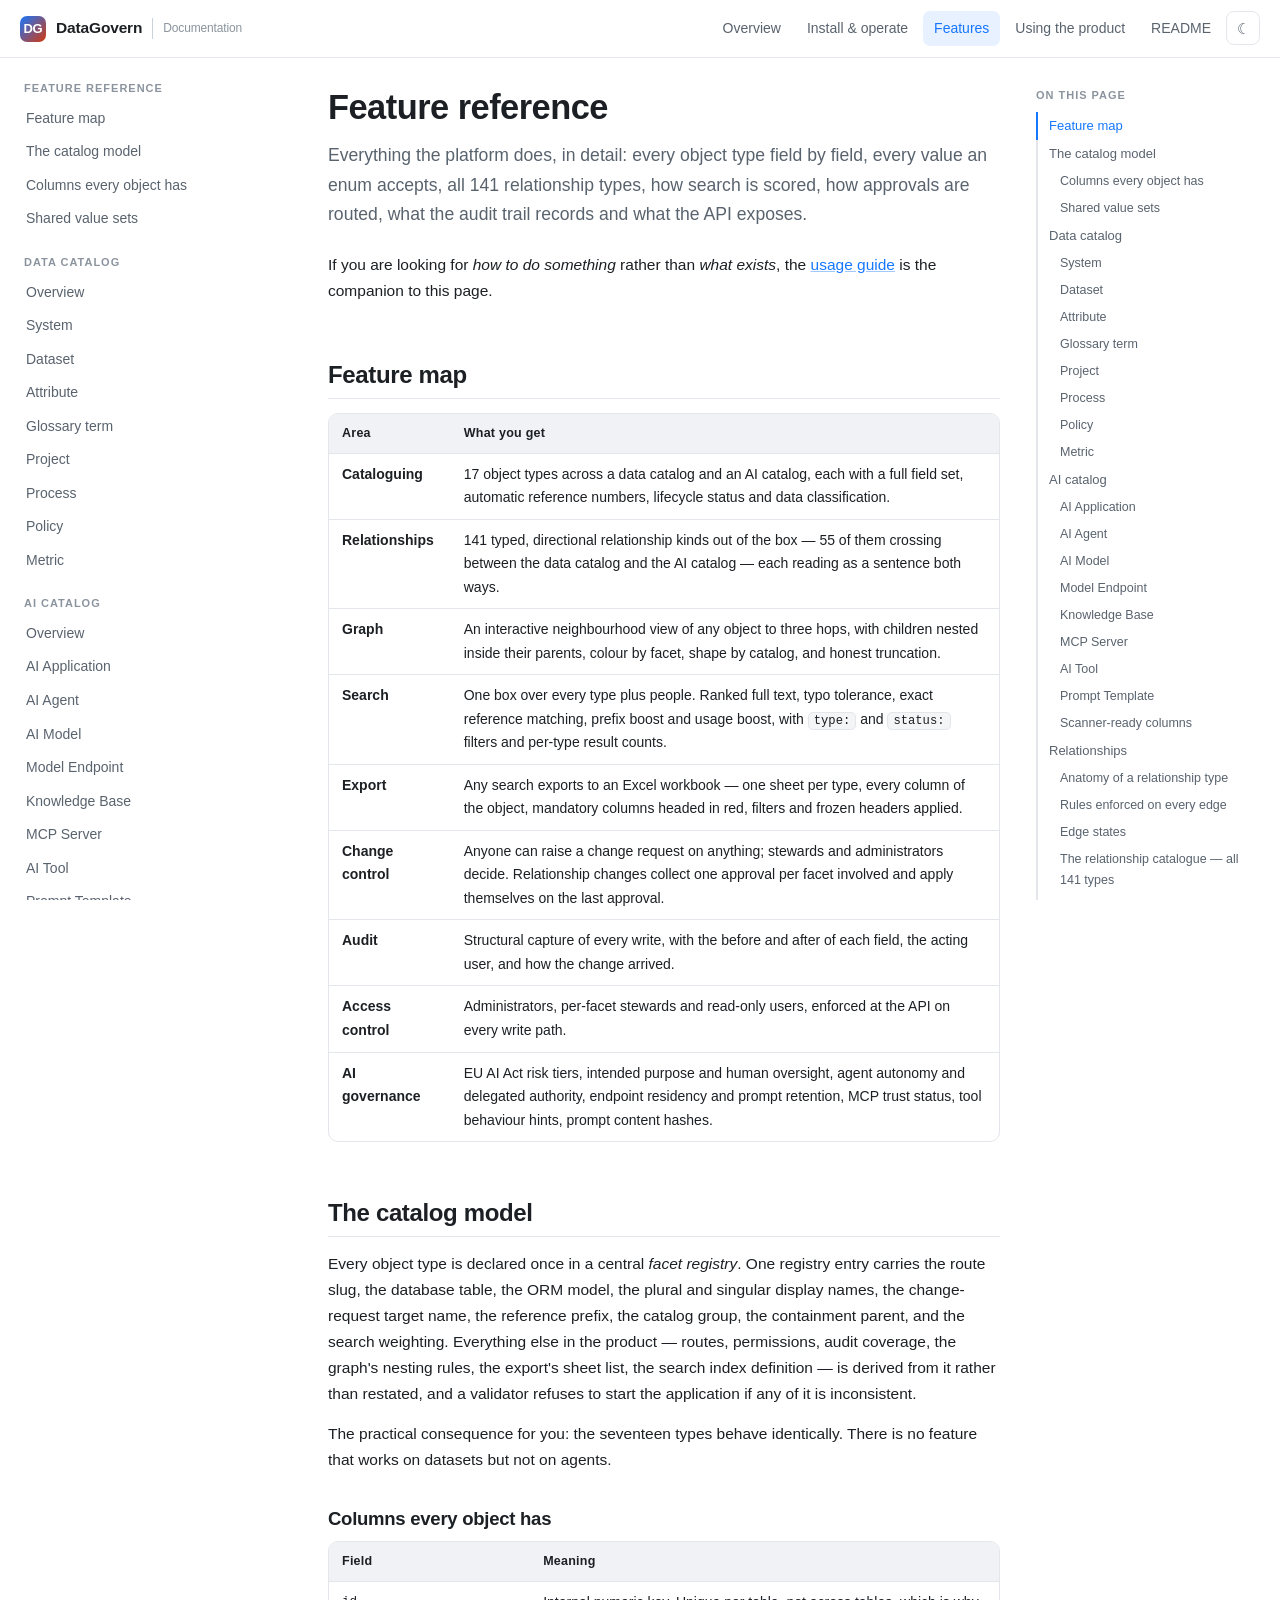
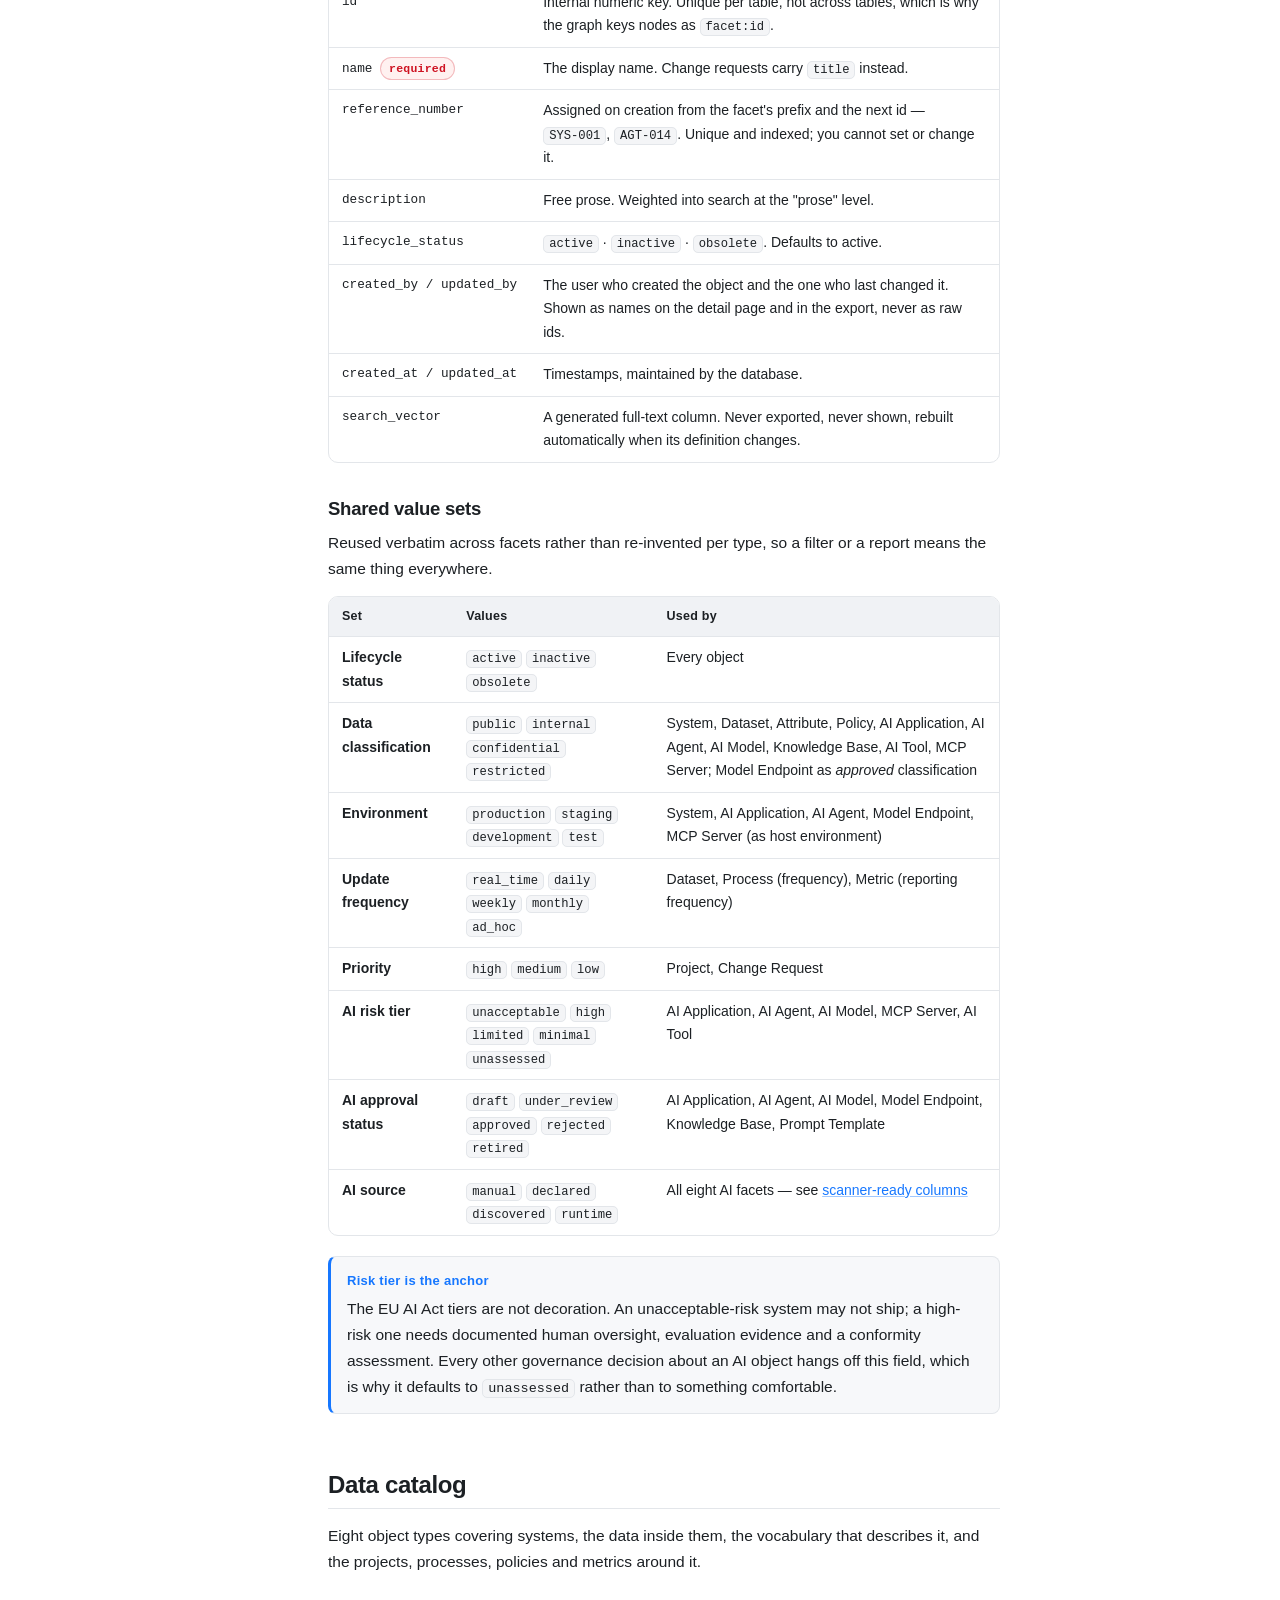
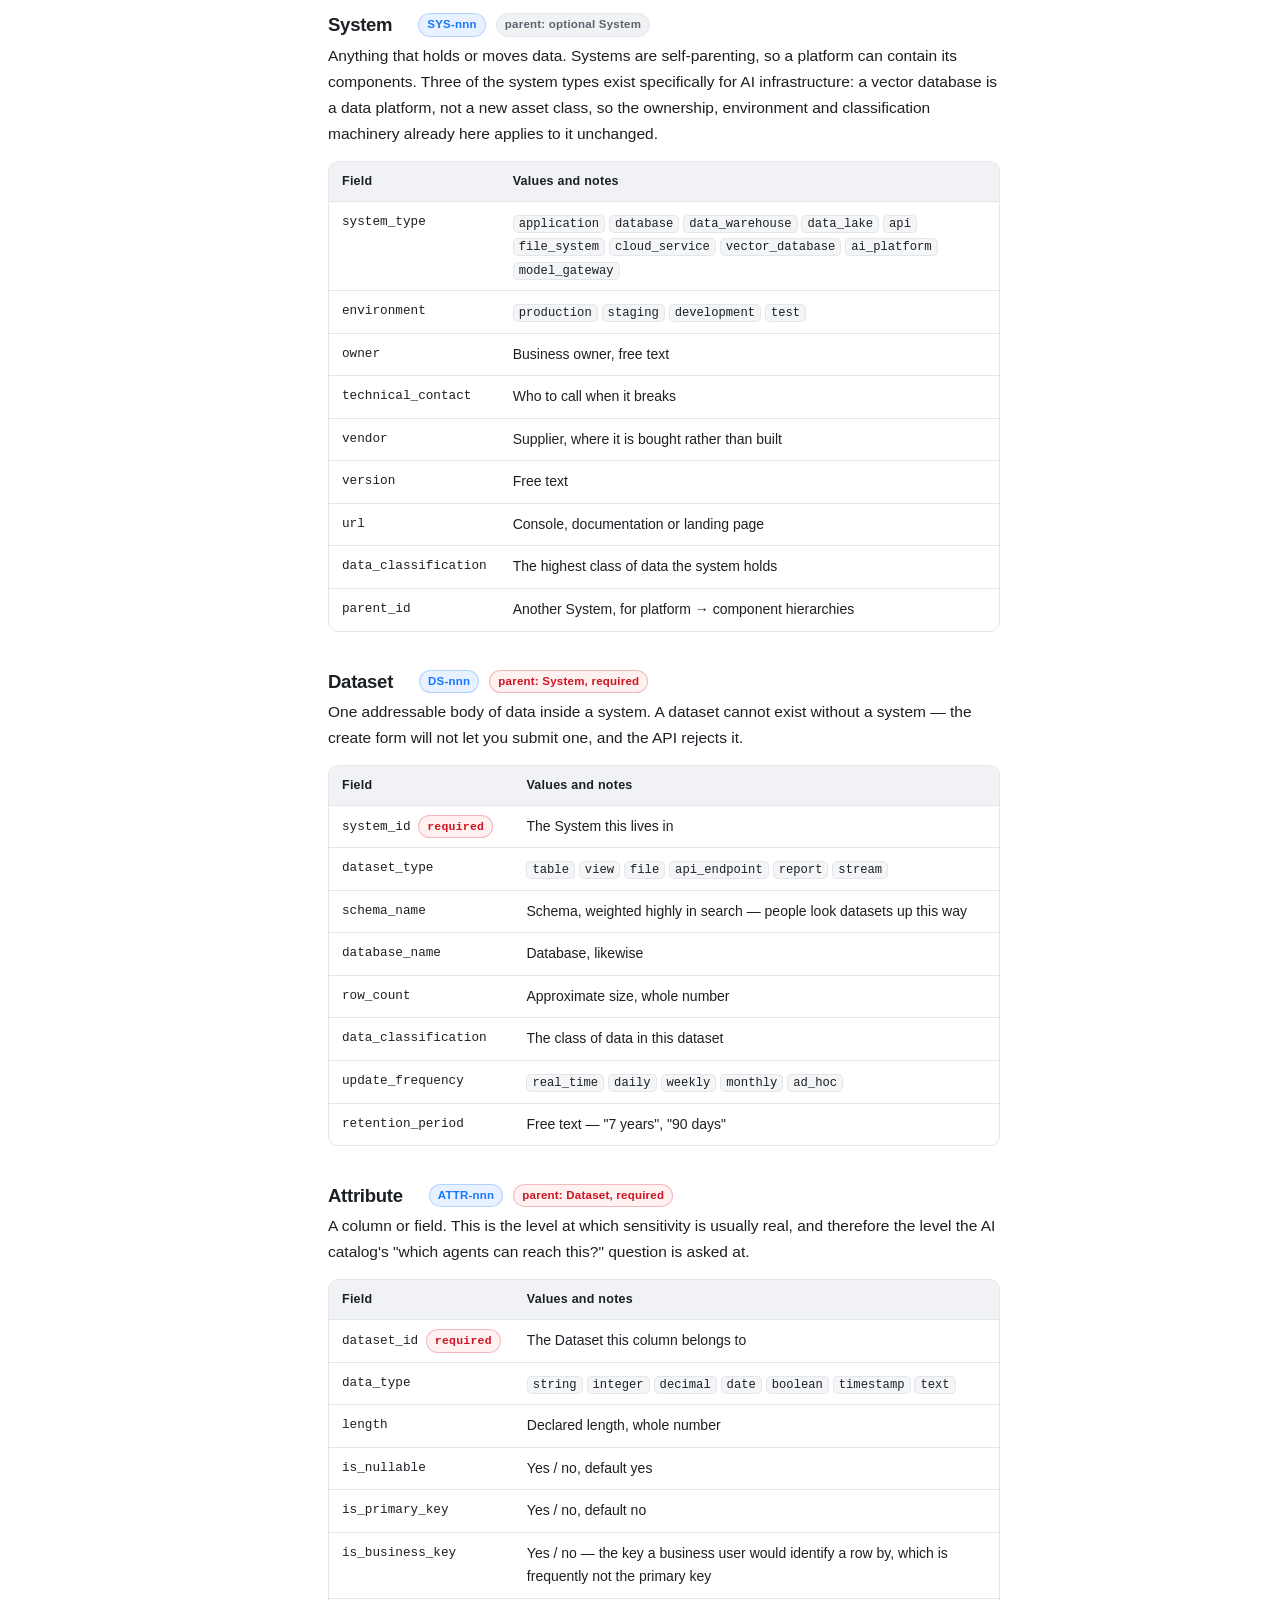
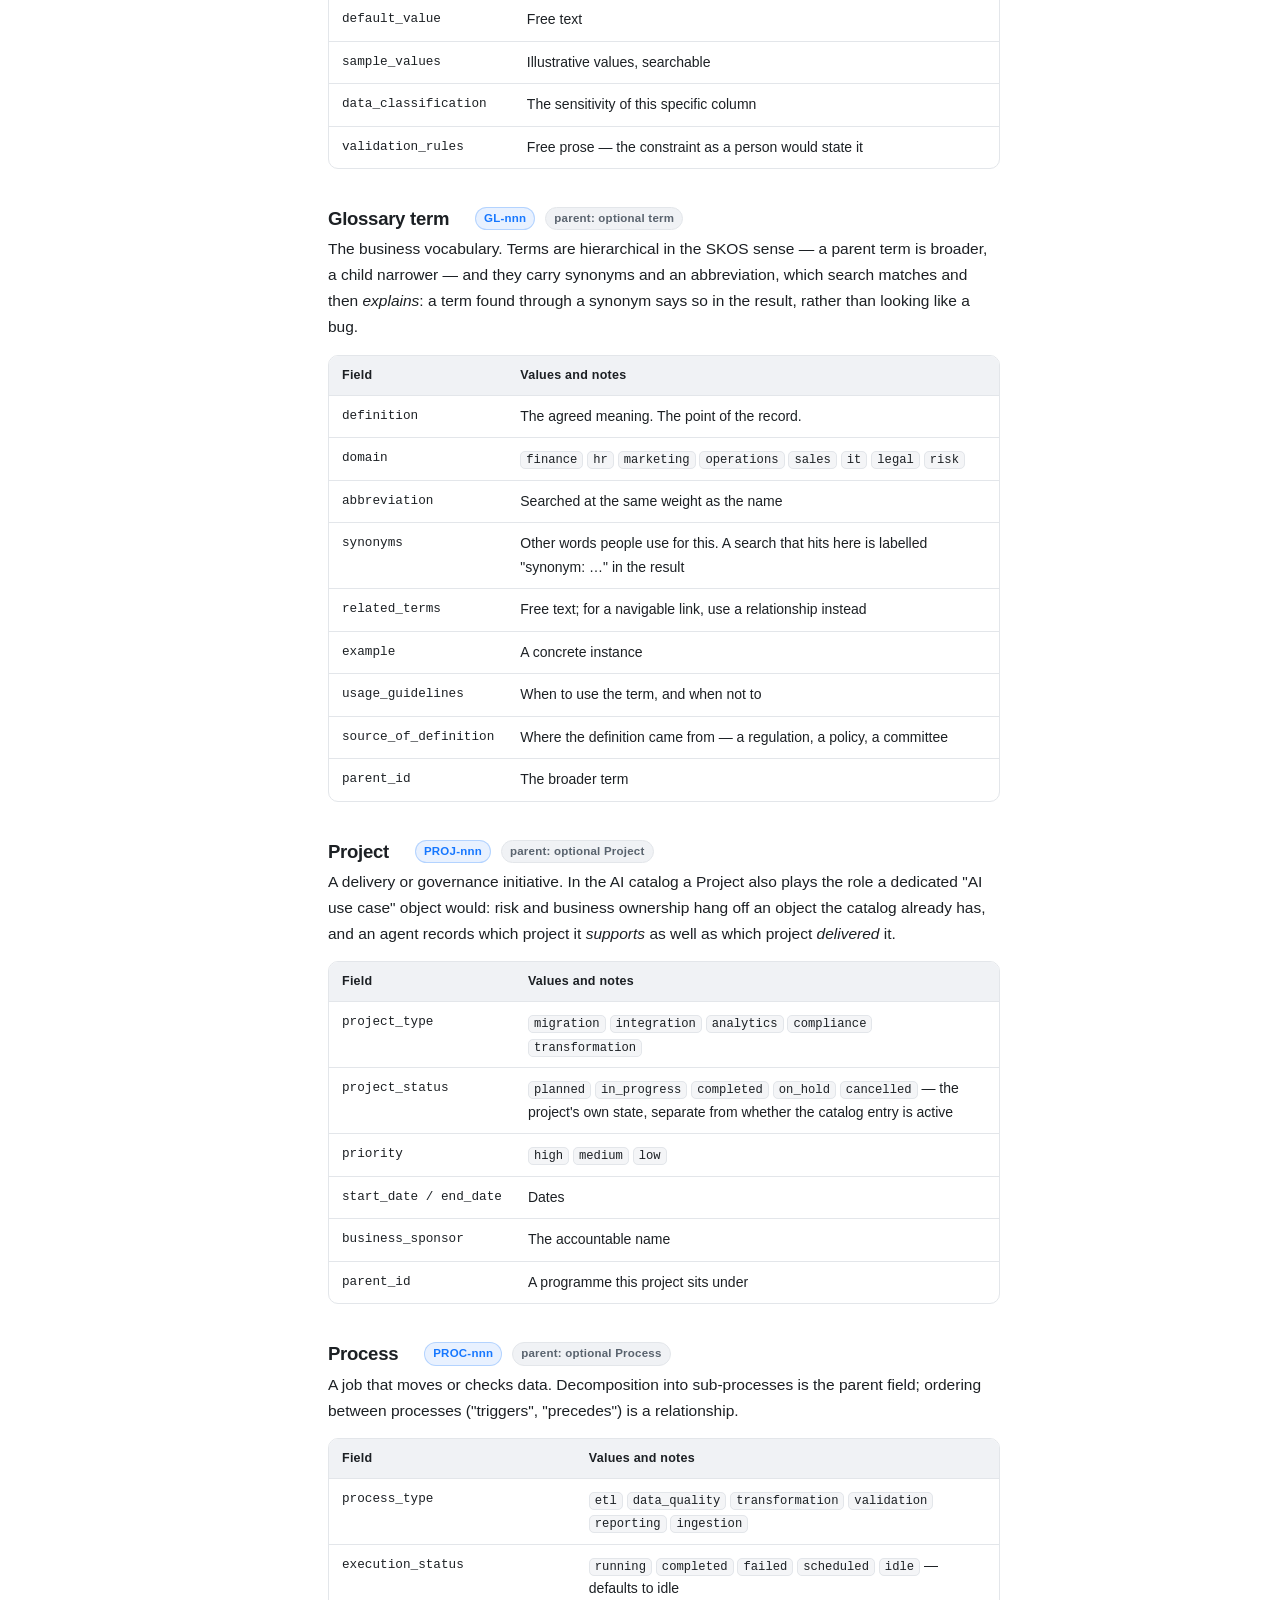
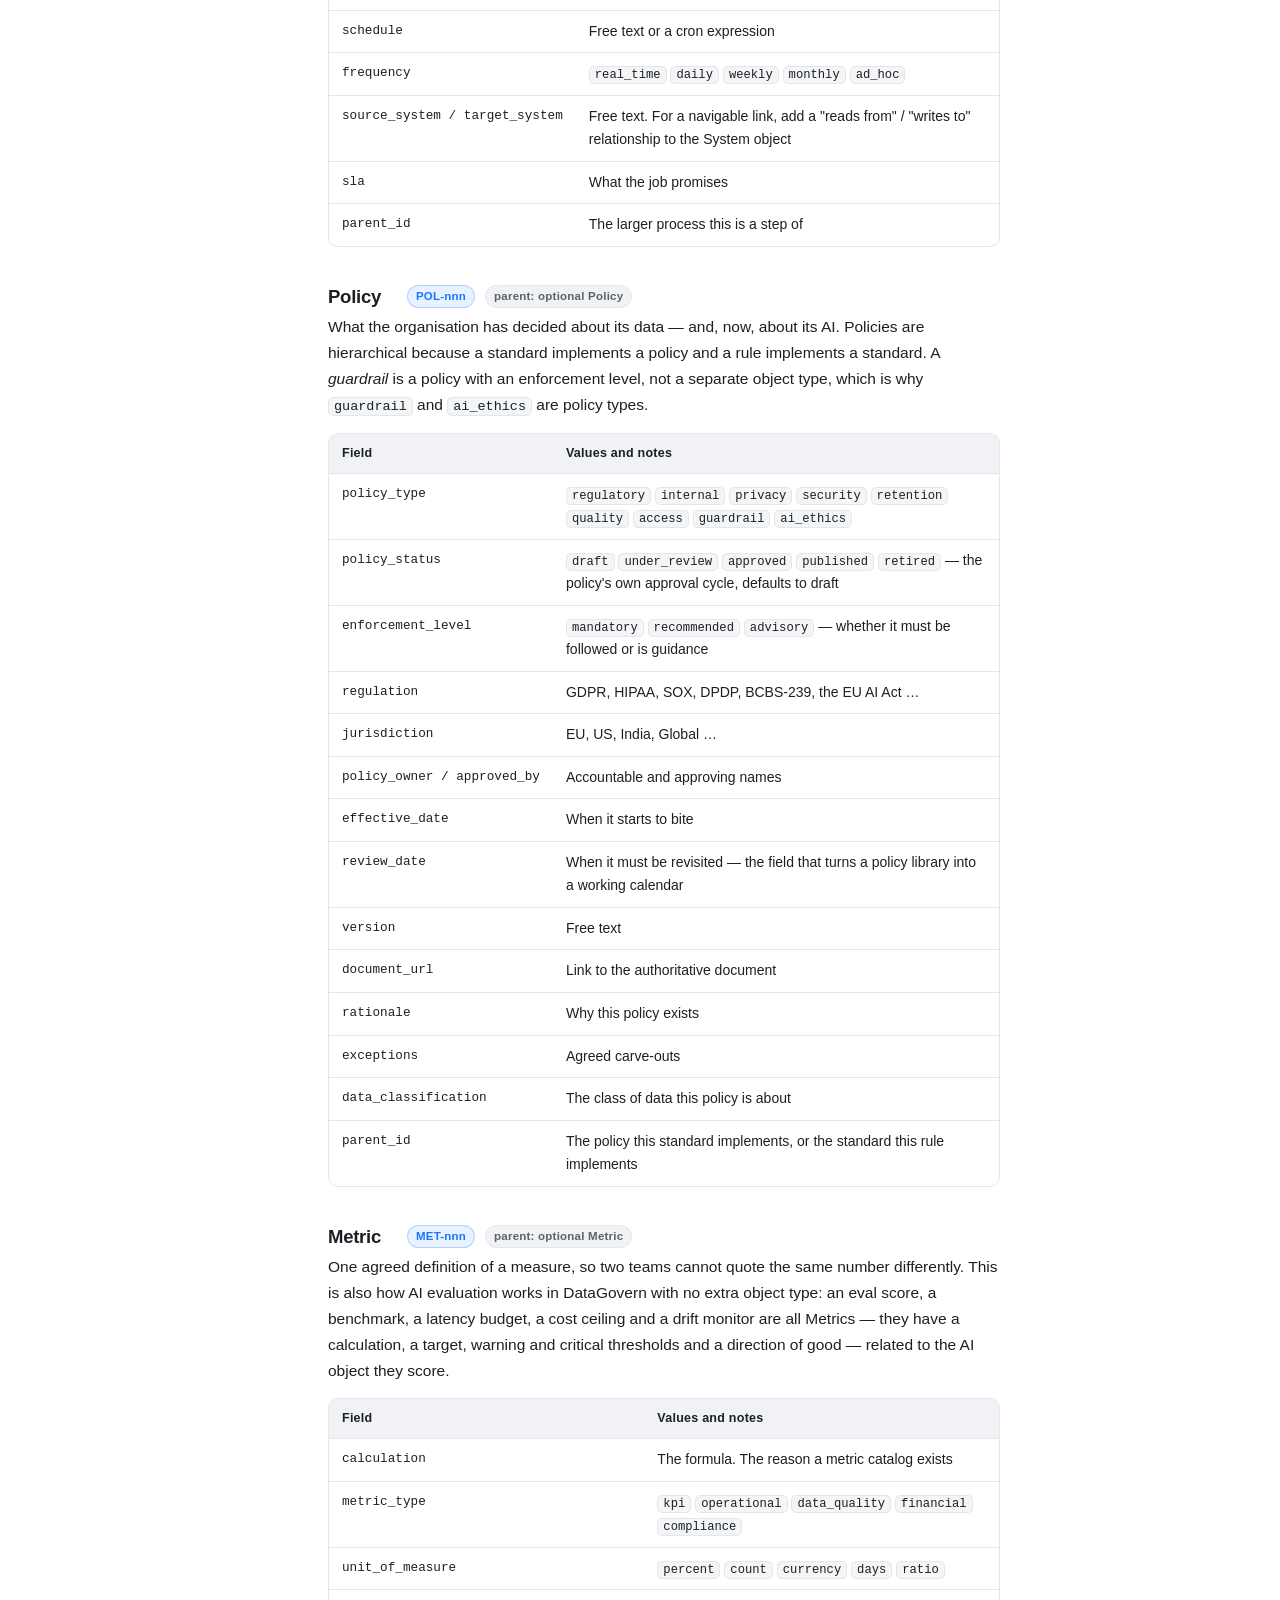
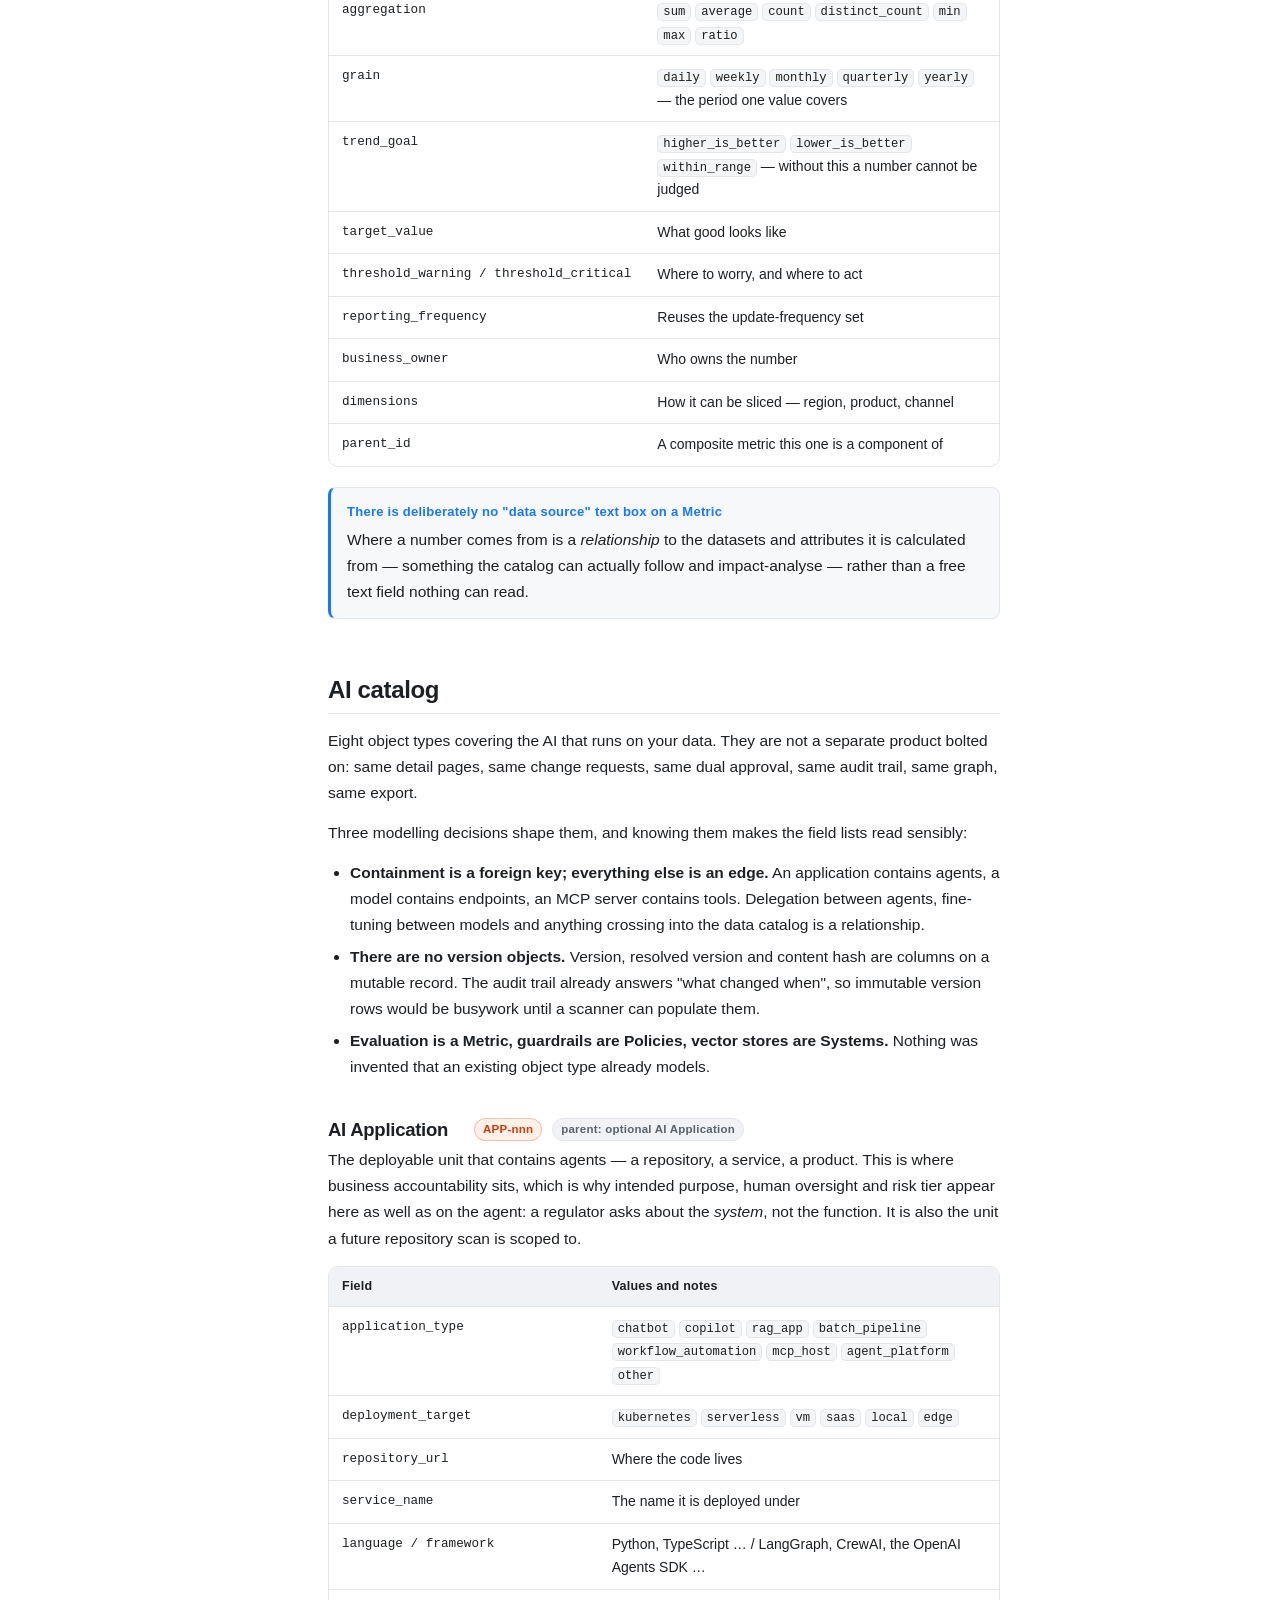
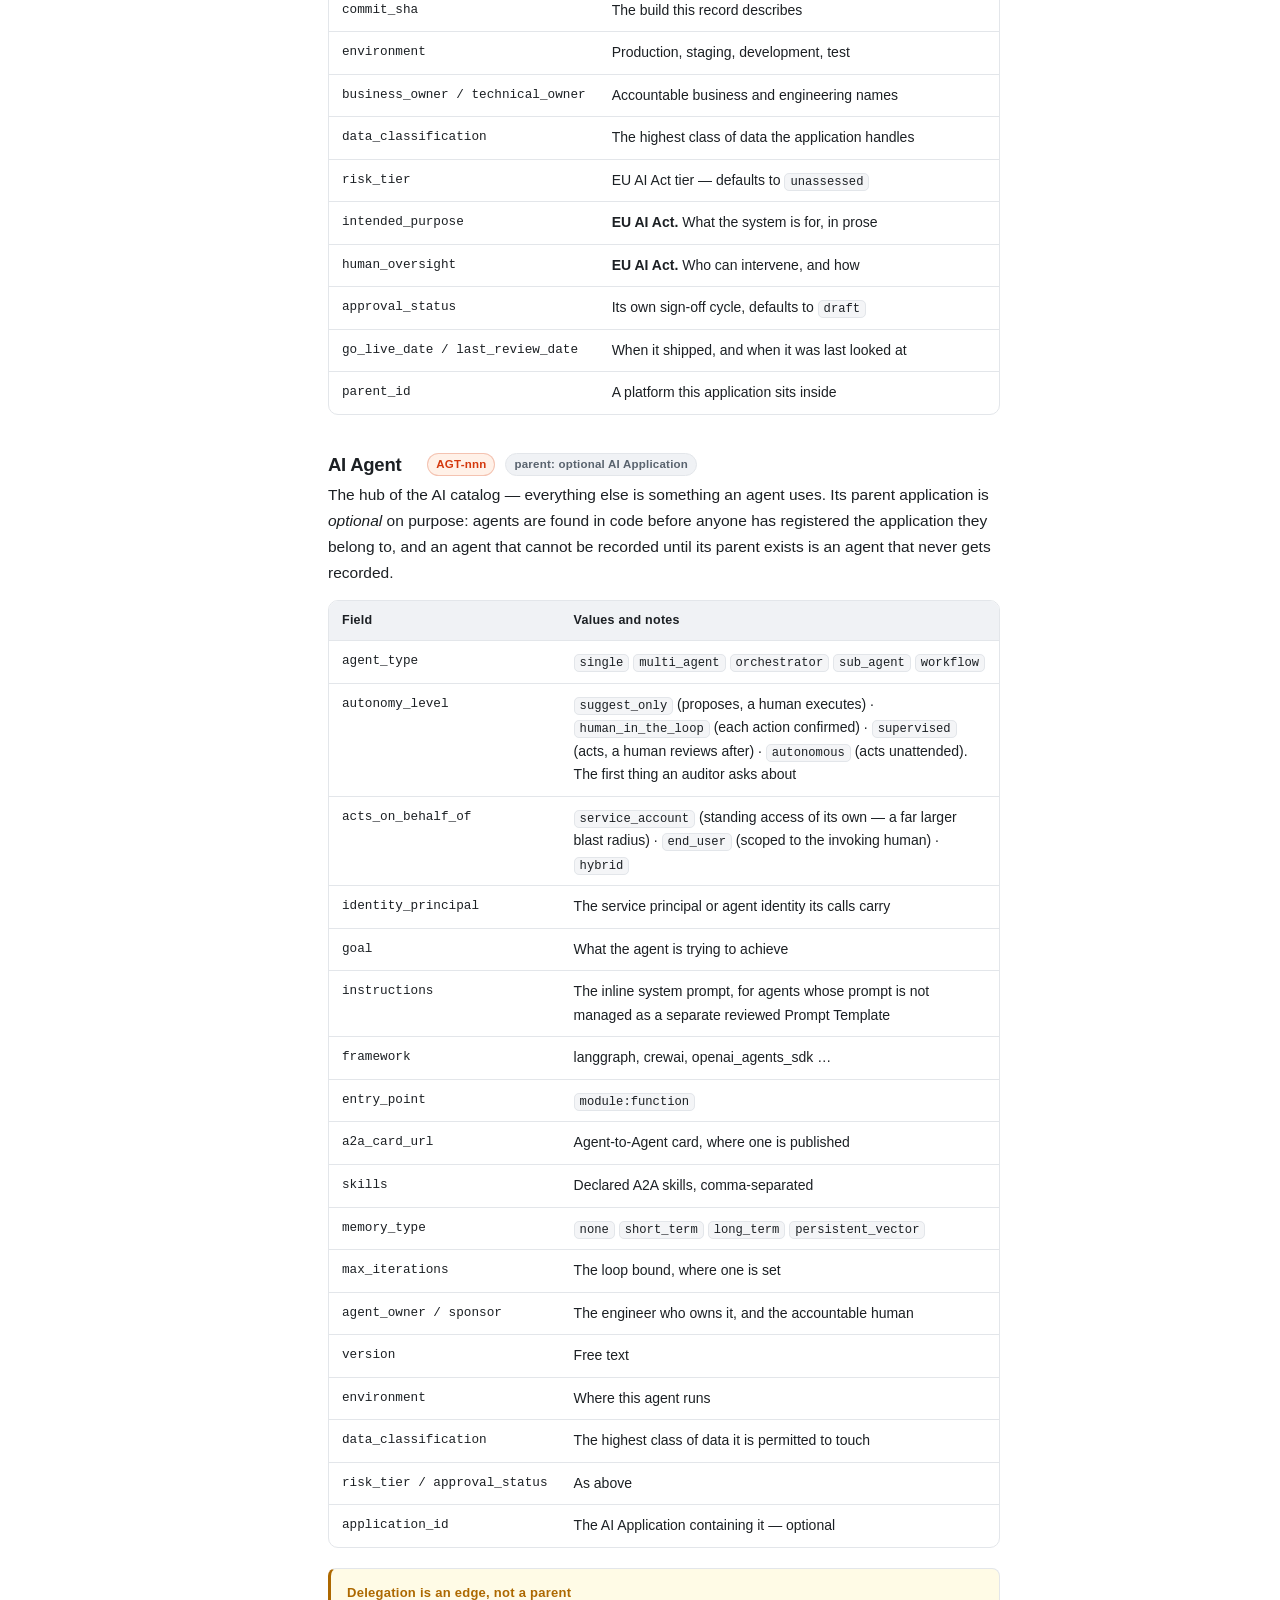
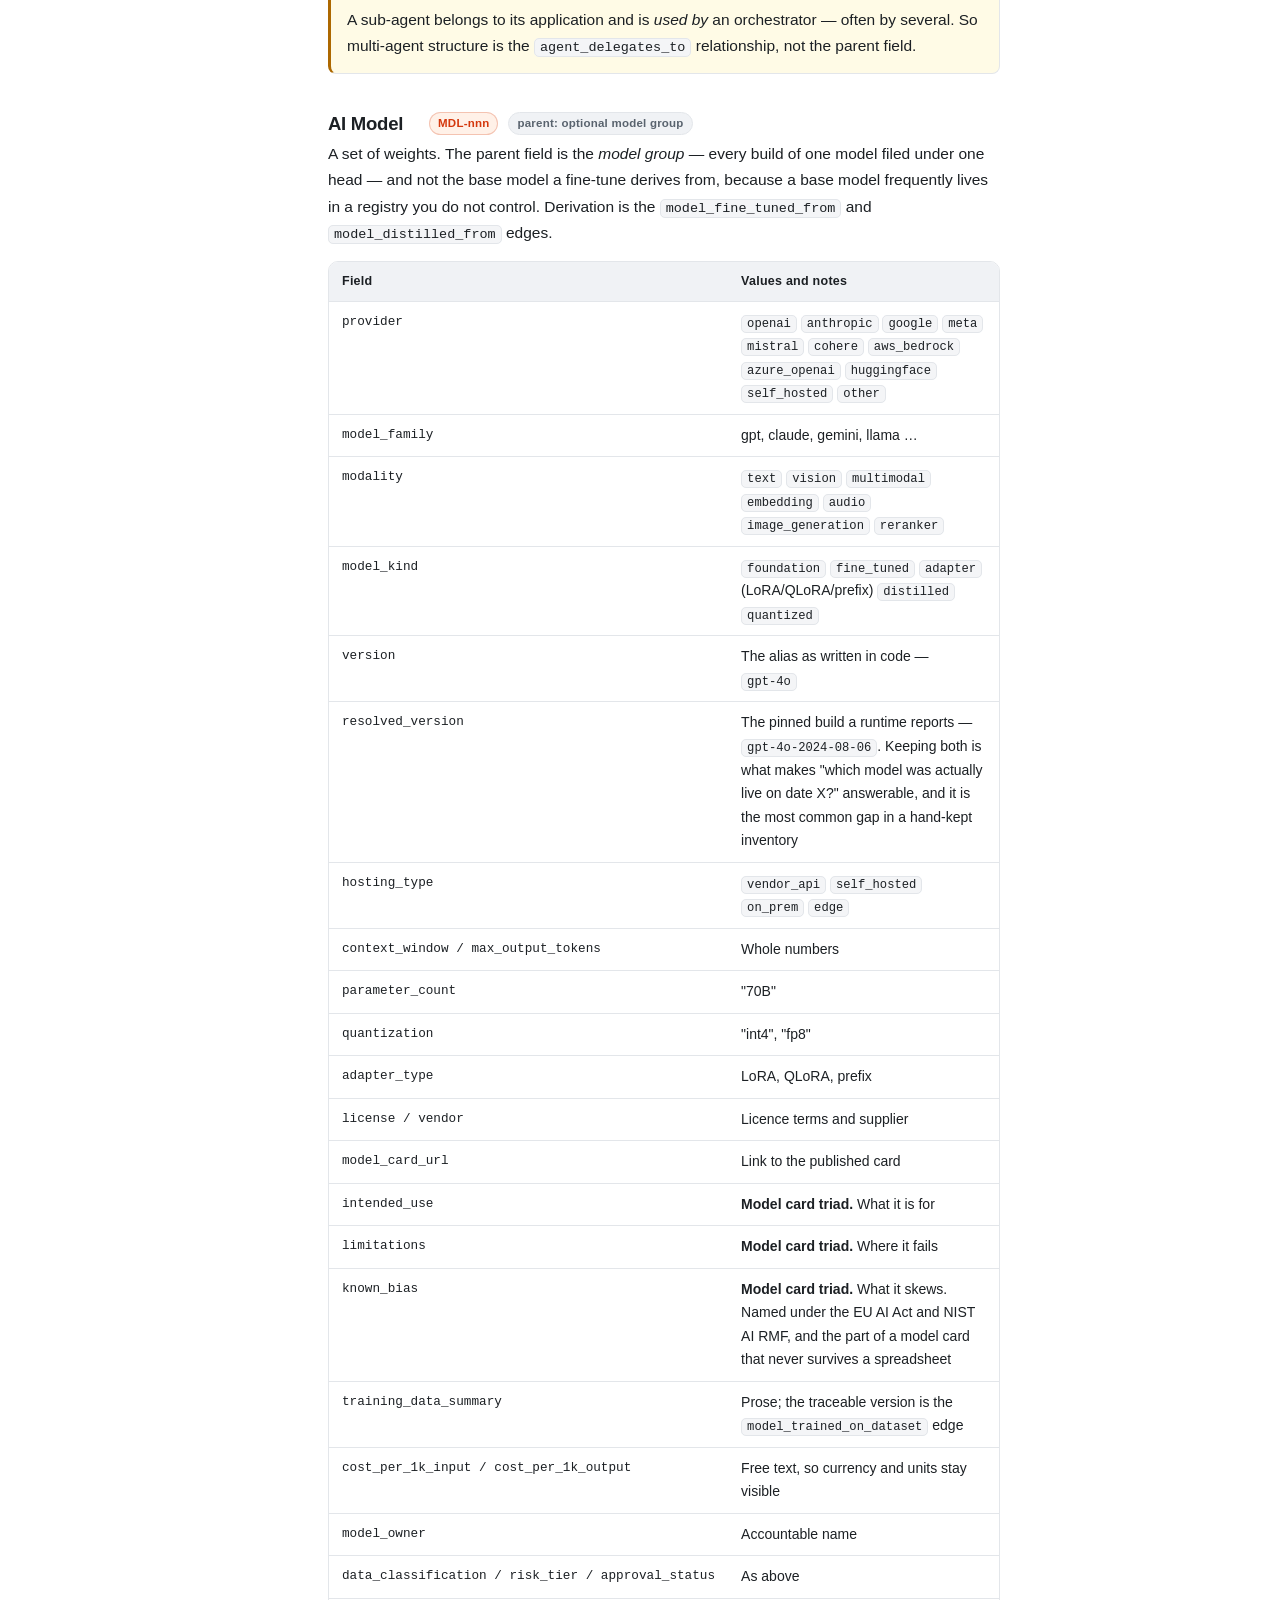
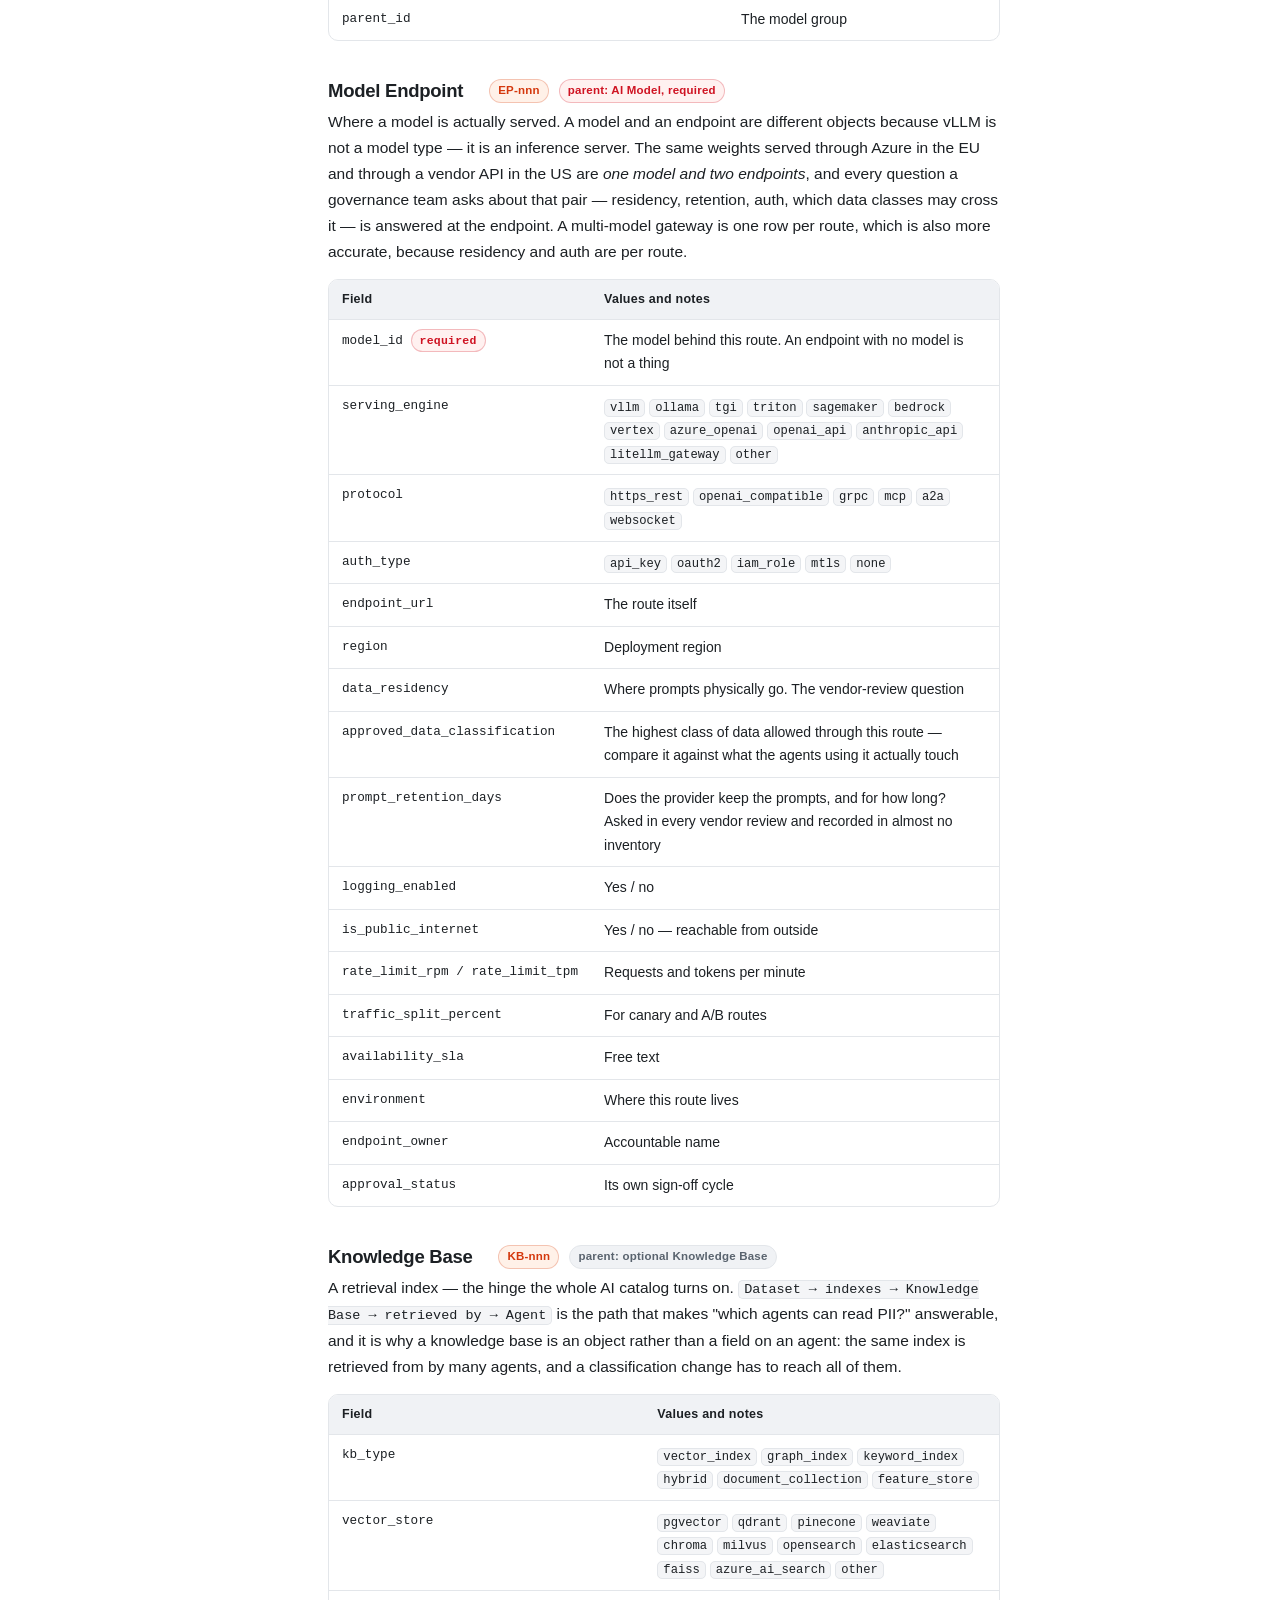
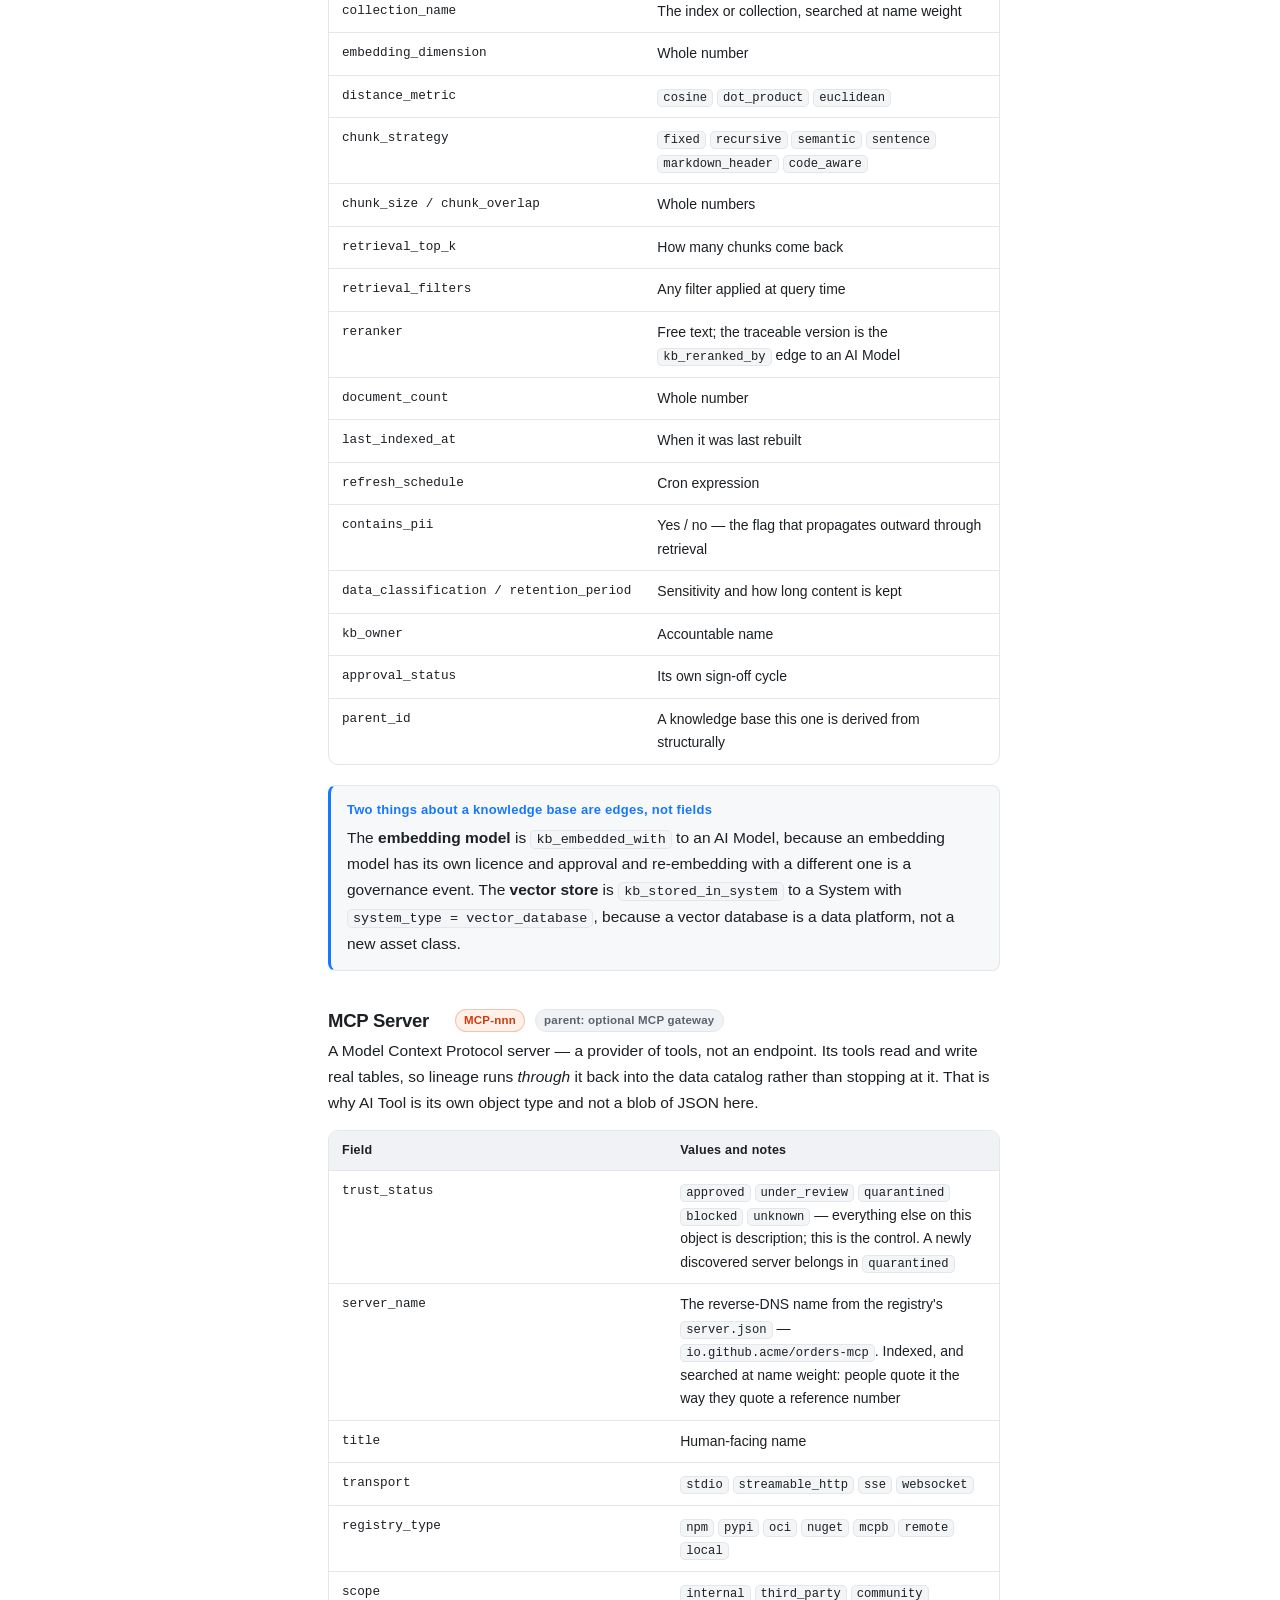
==== features.html @ b4faa8bf "docs commit" ====
<!DOCTYPE html>
<html lang="en">
<head>
<meta charset="utf-8">
<meta name="viewport" content="width=device-width, initial-scale=1">
<title>Features — DataGovern Documentation</title>
<meta name="description" content="Complete feature reference for DataGovern: every object type field by field, every enum, all 141 relationship types, search scoring, approvals, audit and the API surface.">
<link rel="stylesheet" href="assets/docs.css">
<link rel="icon" href="data:image/svg+xml,<svg xmlns='http://www.w3.org/2000/svg' viewBox='0 0 100 100'><text y='.9em' font-size='90'>📘</text></svg>">
</head>
<body>

<header class="topbar">
  <button class="icon-btn menu-btn" data-menu-toggle aria-expanded="false" aria-label="Open navigation">☰</button>
  <a class="brand" href="index.html"><span class="mark">DG</span> DataGovern <small>Documentation</small></a>
  <nav class="topnav">
    <a href="index.html">Overview</a>
    <a href="install.html">Install &amp; operate</a>
    <a href="features.html" aria-current="page">Features</a>
    <a href="usage.html">Using the product</a>
    <a href="../README.md">README</a>
    <button class="icon-btn" data-theme-toggle type="button">☾</button>
  </nav>
</header>

<div class="shell">

  <aside class="sidebar">
    <h4>Feature reference</h4>
    <a href="#at-a-glance">Feature map</a>
    <a href="#model">The catalog model</a>
    <a href="#shared">Columns every object has</a>
    <a href="#shared-enums">Shared value sets</a>

    <h4>Data catalog</h4>
    <a href="#data-catalog">Overview</a>
    <a href="#f-system">System</a>
    <a href="#f-dataset">Dataset</a>
    <a href="#f-attribute">Attribute</a>
    <a href="#f-glossary">Glossary term</a>
    <a href="#f-project">Project</a>
    <a href="#f-process">Process</a>
    <a href="#f-policy">Policy</a>
    <a href="#f-metric">Metric</a>

    <h4>AI catalog</h4>
    <a href="#ai-catalog">Overview</a>
    <a href="#f-ai-application">AI Application</a>
    <a href="#f-ai-agent">AI Agent</a>
    <a href="#f-ai-model">AI Model</a>
    <a href="#f-model-endpoint">Model Endpoint</a>
    <a href="#f-knowledge-base">Knowledge Base</a>
    <a href="#f-mcp-server">MCP Server</a>
    <a href="#f-ai-tool">AI Tool</a>
    <a href="#f-prompt-template">Prompt Template</a>
    <a href="#scanner">Scanner-ready columns</a>

    <h4>Connecting things</h4>
    <a href="#relationships">Relationships</a>
    <a href="#rel-catalogue">All 141 types</a>
    <a href="#hierarchy">Hierarchy</a>
    <a href="#graph">The graph view</a>

    <h4>Finding things</h4>
    <a href="#search">Search</a>
    <a href="#search-filters">Query filters</a>
    <a href="#export">Excel export</a>

    <h4>Governing things</h4>
    <a href="#governance">Change requests</a>
    <a href="#approvals">Approval routing</a>
    <a href="#audit">Audit trail</a>
    <a href="#people">People &amp; stewardship</a>
    <a href="#security">Security</a>

    <h4>Interfaces</h4>
    <a href="#ui">Screens</a>
    <a href="#api">API surface</a>
    <a href="#not-features">Deliberate omissions</a>

    <h4>Elsewhere</h4>
    <a href="install.html">Install &amp; operate</a>
    <a href="install.html#prod-architecture">Deployed architecture</a>
    <a href="install.html#config">Configuration settings</a>
    <a href="usage.html">Using the product</a>
    <a href="index.html">Overview</a>
  </aside>

  <main class="content">

    <h1>Feature reference</h1>
    <p class="lede">Everything the platform does, in detail: every object type field by field, every
    value an enum accepts, all 141 relationship types, how search is scored, how approvals are routed,
    what the audit trail records and what the API exposes.</p>

    <p>If you are looking for <em>how to do something</em> rather than <em>what exists</em>, the
    <a href="usage.html">usage guide</a> is the companion to this page.</p>

    <h2 id="at-a-glance">Feature map</h2>

    <div class="table-wrap">
    <table>
      <thead><tr><th>Area</th><th>What you get</th></tr></thead>
      <tbody>
        <tr><td><strong>Cataloguing</strong></td><td>17 object types across a data catalog and an AI catalog, each with a full field set, automatic reference numbers, lifecycle status and data classification.</td></tr>
        <tr><td><strong>Relationships</strong></td><td>141 typed, directional relationship kinds out of the box — 55 of them crossing between the data catalog and the AI catalog — each reading as a sentence both ways.</td></tr>
        <tr><td><strong>Graph</strong></td><td>An interactive neighbourhood view of any object to three hops, with children nested inside their parents, colour by facet, shape by catalog, and honest truncation.</td></tr>
        <tr><td><strong>Search</strong></td><td>One box over every type plus people. Ranked full text, typo tolerance, exact reference matching, prefix boost and usage boost, with <code>type:</code> and <code>status:</code> filters and per-type result counts.</td></tr>
        <tr><td><strong>Export</strong></td><td>Any search exports to an Excel workbook — one sheet per type, every column of the object, mandatory columns headed in red, filters and frozen headers applied.</td></tr>
        <tr><td><strong>Change control</strong></td><td>Anyone can raise a change request on anything; stewards and administrators decide. Relationship changes collect one approval per facet involved and apply themselves on the last approval.</td></tr>
        <tr><td><strong>Audit</strong></td><td>Structural capture of every write, with the before and after of each field, the acting user, and how the change arrived.</td></tr>
        <tr><td><strong>Access control</strong></td><td>Administrators, per-facet stewards and read-only users, enforced at the API on every write path.</td></tr>
        <tr><td><strong>AI governance</strong></td><td>EU AI Act risk tiers, intended purpose and human oversight, agent autonomy and delegated authority, endpoint residency and prompt retention, MCP trust status, tool behaviour hints, prompt content hashes.</td></tr>
      </tbody>
    </table>
    </div>

    <h2 id="model">The catalog model</h2>

    <p>Every object type is declared once in a central <em>facet registry</em>. One registry entry
    carries the route slug, the database table, the ORM model, the plural and singular display names, the
    change-request target name, the reference prefix, the catalog group, the containment parent, and the
    search weighting. Everything else in the product — routes, permissions, audit coverage, the graph's
    nesting rules, the export's sheet list, the search index definition — is derived from it rather than
    restated, and a validator refuses to start the application if any of it is inconsistent.</p>

    <p>The practical consequence for you: the seventeen types behave identically. There is no feature
    that works on datasets but not on agents.</p>

    <h3 id="shared">Columns every object has</h3>

    <div class="table-wrap">
    <table class="fields">
      <thead><tr><th>Field</th><th>Meaning</th></tr></thead>
      <tbody>
        <tr><td>id</td><td>Internal numeric key. Unique per table, not across tables, which is why the graph keys nodes as <code>facet:id</code>.</td></tr>
        <tr><td>name <span class="pill req">required</span></td><td>The display name. Change requests carry <code>title</code> instead.</td></tr>
        <tr><td>reference_number</td><td>Assigned on creation from the facet's prefix and the next id — <code>SYS-001</code>, <code>AGT-014</code>. Unique and indexed; you cannot set or change it.</td></tr>
        <tr><td>description</td><td>Free prose. Weighted into search at the "prose" level.</td></tr>
        <tr><td>lifecycle_status</td><td><code>active</code> · <code>inactive</code> · <code>obsolete</code>. Defaults to active.</td></tr>
        <tr><td>created_by / updated_by</td><td>The user who created the object and the one who last changed it. Shown as names on the detail page and in the export, never as raw ids.</td></tr>
        <tr><td>created_at / updated_at</td><td>Timestamps, maintained by the database.</td></tr>
        <tr><td>search_vector</td><td>A generated full-text column. Never exported, never shown, rebuilt automatically when its definition changes.</td></tr>
      </tbody>
    </table>
    </div>

    <h3 id="shared-enums">Shared value sets</h3>

    <p>Reused verbatim across facets rather than re-invented per type, so a filter or a report means the
    same thing everywhere.</p>

    <div class="table-wrap">
    <table>
      <thead><tr><th>Set</th><th>Values</th><th>Used by</th></tr></thead>
      <tbody>
        <tr><td><strong>Lifecycle status</strong></td><td><code>active</code> <code>inactive</code> <code>obsolete</code></td><td>Every object</td></tr>
        <tr><td><strong>Data classification</strong></td><td><code>public</code> <code>internal</code> <code>confidential</code> <code>restricted</code></td><td>System, Dataset, Attribute, Policy, AI Application, AI Agent, AI Model, Knowledge Base, AI Tool, MCP Server; Model Endpoint as <em>approved</em> classification</td></tr>
        <tr><td><strong>Environment</strong></td><td><code>production</code> <code>staging</code> <code>development</code> <code>test</code></td><td>System, AI Application, AI Agent, Model Endpoint, MCP Server (as host environment)</td></tr>
        <tr><td><strong>Update frequency</strong></td><td><code>real_time</code> <code>daily</code> <code>weekly</code> <code>monthly</code> <code>ad_hoc</code></td><td>Dataset, Process (frequency), Metric (reporting frequency)</td></tr>
        <tr><td><strong>Priority</strong></td><td><code>high</code> <code>medium</code> <code>low</code></td><td>Project, Change Request</td></tr>
        <tr><td><strong>AI risk tier</strong></td><td><code>unacceptable</code> <code>high</code> <code>limited</code> <code>minimal</code> <code>unassessed</code></td><td>AI Application, AI Agent, AI Model, MCP Server, AI Tool</td></tr>
        <tr><td><strong>AI approval status</strong></td><td><code>draft</code> <code>under_review</code> <code>approved</code> <code>rejected</code> <code>retired</code></td><td>AI Application, AI Agent, AI Model, Model Endpoint, Knowledge Base, Prompt Template</td></tr>
        <tr><td><strong>AI source</strong></td><td><code>manual</code> <code>declared</code> <code>discovered</code> <code>runtime</code></td><td>All eight AI facets — see <a href="#scanner">scanner-ready columns</a></td></tr>
      </tbody>
    </table>
    </div>

    <div class="note">
      <div class="note-title">Risk tier is the anchor</div>
      <p>The EU AI Act tiers are not decoration. An unacceptable-risk system may not ship; a high-risk
      one needs documented human oversight, evaluation evidence and a conformity assessment. Every other
      governance decision about an AI object hangs off this field, which is why it defaults to
      <code>unassessed</code> rather than to something comfortable.</p>
    </div>

    <h2 id="data-catalog">Data catalog</h2>

    <p>Eight object types covering systems, the data inside them, the vocabulary that describes it, and
    the projects, processes, policies and metrics around it.</p>

    <!-- ======================================================== SYSTEM -->
    <div class="facet-head">
      <h3 id="f-system">System</h3>
      <span class="pill data">SYS-nnn</span>
      <span class="pill muted">parent: optional System</span>
    </div>

    <p>Anything that holds or moves data. Systems are self-parenting, so a platform can contain its
    components. Three of the system types exist specifically for AI infrastructure: a vector database is
    a data platform, not a new asset class, so the ownership, environment and classification machinery
    already here applies to it unchanged.</p>

    <div class="table-wrap">
    <table class="fields">
      <thead><tr><th>Field</th><th>Values and notes</th></tr></thead>
      <tbody>
        <tr><td>system_type</td><td><code>application</code> <code>database</code> <code>data_warehouse</code> <code>data_lake</code> <code>api</code> <code>file_system</code> <code>cloud_service</code> <code>vector_database</code> <code>ai_platform</code> <code>model_gateway</code></td></tr>
        <tr><td>environment</td><td><code>production</code> <code>staging</code> <code>development</code> <code>test</code></td></tr>
        <tr><td>owner</td><td>Business owner, free text</td></tr>
        <tr><td>technical_contact</td><td>Who to call when it breaks</td></tr>
        <tr><td>vendor</td><td>Supplier, where it is bought rather than built</td></tr>
        <tr><td>version</td><td>Free text</td></tr>
        <tr><td>url</td><td>Console, documentation or landing page</td></tr>
        <tr><td>data_classification</td><td>The highest class of data the system holds</td></tr>
        <tr><td>parent_id</td><td>Another System, for platform → component hierarchies</td></tr>
      </tbody>
    </table>
    </div>

    <!-- ======================================================== DATASET -->
    <div class="facet-head">
      <h3 id="f-dataset">Dataset</h3>
      <span class="pill data">DS-nnn</span>
      <span class="pill req">parent: System, required</span>
    </div>

    <p>One addressable body of data inside a system. A dataset cannot exist without a system — the
    create form will not let you submit one, and the API rejects it.</p>

    <div class="table-wrap">
    <table class="fields">
      <thead><tr><th>Field</th><th>Values and notes</th></tr></thead>
      <tbody>
        <tr><td>system_id <span class="pill req">required</span></td><td>The System this lives in</td></tr>
        <tr><td>dataset_type</td><td><code>table</code> <code>view</code> <code>file</code> <code>api_endpoint</code> <code>report</code> <code>stream</code></td></tr>
        <tr><td>schema_name</td><td>Schema, weighted highly in search — people look datasets up this way</td></tr>
        <tr><td>database_name</td><td>Database, likewise</td></tr>
        <tr><td>row_count</td><td>Approximate size, whole number</td></tr>
        <tr><td>data_classification</td><td>The class of data in this dataset</td></tr>
        <tr><td>update_frequency</td><td><code>real_time</code> <code>daily</code> <code>weekly</code> <code>monthly</code> <code>ad_hoc</code></td></tr>
        <tr><td>retention_period</td><td>Free text — "7 years", "90 days"</td></tr>
      </tbody>
    </table>
    </div>

    <!-- ======================================================== ATTRIBUTE -->
    <div class="facet-head">
      <h3 id="f-attribute">Attribute</h3>
      <span class="pill data">ATTR-nnn</span>
      <span class="pill req">parent: Dataset, required</span>
    </div>

    <p>A column or field. This is the level at which sensitivity is usually real, and therefore the
    level the AI catalog's "which agents can reach this?" question is asked at.</p>

    <div class="table-wrap">
    <table class="fields">
      <thead><tr><th>Field</th><th>Values and notes</th></tr></thead>
      <tbody>
        <tr><td>dataset_id <span class="pill req">required</span></td><td>The Dataset this column belongs to</td></tr>
        <tr><td>data_type</td><td><code>string</code> <code>integer</code> <code>decimal</code> <code>date</code> <code>boolean</code> <code>timestamp</code> <code>text</code></td></tr>
        <tr><td>length</td><td>Declared length, whole number</td></tr>
        <tr><td>is_nullable</td><td>Yes / no, default yes</td></tr>
        <tr><td>is_primary_key</td><td>Yes / no, default no</td></tr>
        <tr><td>is_business_key</td><td>Yes / no — the key a business user would identify a row by, which is frequently not the primary key</td></tr>
        <tr><td>default_value</td><td>Free text</td></tr>
        <tr><td>sample_values</td><td>Illustrative values, searchable</td></tr>
        <tr><td>data_classification</td><td>The sensitivity of this specific column</td></tr>
        <tr><td>validation_rules</td><td>Free prose — the constraint as a person would state it</td></tr>
      </tbody>
    </table>
    </div>

    <!-- ======================================================== GLOSSARY -->
    <div class="facet-head">
      <h3 id="f-glossary">Glossary term</h3>
      <span class="pill data">GL-nnn</span>
      <span class="pill muted">parent: optional term</span>
    </div>

    <p>The business vocabulary. Terms are hierarchical in the SKOS sense — a parent term is broader, a
    child narrower — and they carry synonyms and an abbreviation, which search matches and then
    <em>explains</em>: a term found through a synonym says so in the result, rather than looking like a
    bug.</p>

    <div class="table-wrap">
    <table class="fields">
      <thead><tr><th>Field</th><th>Values and notes</th></tr></thead>
      <tbody>
        <tr><td>definition</td><td>The agreed meaning. The point of the record.</td></tr>
        <tr><td>domain</td><td><code>finance</code> <code>hr</code> <code>marketing</code> <code>operations</code> <code>sales</code> <code>it</code> <code>legal</code> <code>risk</code></td></tr>
        <tr><td>abbreviation</td><td>Searched at the same weight as the name</td></tr>
        <tr><td>synonyms</td><td>Other words people use for this. A search that hits here is labelled "synonym: …" in the result</td></tr>
        <tr><td>related_terms</td><td>Free text; for a navigable link, use a relationship instead</td></tr>
        <tr><td>example</td><td>A concrete instance</td></tr>
        <tr><td>usage_guidelines</td><td>When to use the term, and when not to</td></tr>
        <tr><td>source_of_definition</td><td>Where the definition came from — a regulation, a policy, a committee</td></tr>
        <tr><td>parent_id</td><td>The broader term</td></tr>
      </tbody>
    </table>
    </div>

    <!-- ======================================================== PROJECT -->
    <div class="facet-head">
      <h3 id="f-project">Project</h3>
      <span class="pill data">PROJ-nnn</span>
      <span class="pill muted">parent: optional Project</span>
    </div>

    <p>A delivery or governance initiative. In the AI catalog a Project also plays the role a dedicated
    "AI use case" object would: risk and business ownership hang off an object the catalog already has,
    and an agent records which project it <em>supports</em> as well as which project <em>delivered</em>
    it.</p>

    <div class="table-wrap">
    <table class="fields">
      <thead><tr><th>Field</th><th>Values and notes</th></tr></thead>
      <tbody>
        <tr><td>project_type</td><td><code>migration</code> <code>integration</code> <code>analytics</code> <code>compliance</code> <code>transformation</code></td></tr>
        <tr><td>project_status</td><td><code>planned</code> <code>in_progress</code> <code>completed</code> <code>on_hold</code> <code>cancelled</code> — the project's own state, separate from whether the catalog entry is active</td></tr>
        <tr><td>priority</td><td><code>high</code> <code>medium</code> <code>low</code></td></tr>
        <tr><td>start_date / end_date</td><td>Dates</td></tr>
        <tr><td>business_sponsor</td><td>The accountable name</td></tr>
        <tr><td>parent_id</td><td>A programme this project sits under</td></tr>
      </tbody>
    </table>
    </div>

    <!-- ======================================================== PROCESS -->
    <div class="facet-head">
      <h3 id="f-process">Process</h3>
      <span class="pill data">PROC-nnn</span>
      <span class="pill muted">parent: optional Process</span>
    </div>

    <p>A job that moves or checks data. Decomposition into sub-processes is the parent field; ordering
    between processes ("triggers", "precedes") is a relationship.</p>

    <div class="table-wrap">
    <table class="fields">
      <thead><tr><th>Field</th><th>Values and notes</th></tr></thead>
      <tbody>
        <tr><td>process_type</td><td><code>etl</code> <code>data_quality</code> <code>transformation</code> <code>validation</code> <code>reporting</code> <code>ingestion</code></td></tr>
        <tr><td>execution_status</td><td><code>running</code> <code>completed</code> <code>failed</code> <code>scheduled</code> <code>idle</code> — defaults to idle</td></tr>
        <tr><td>schedule</td><td>Free text or a cron expression</td></tr>
        <tr><td>frequency</td><td><code>real_time</code> <code>daily</code> <code>weekly</code> <code>monthly</code> <code>ad_hoc</code></td></tr>
        <tr><td>source_system / target_system</td><td>Free text. For a navigable link, add a "reads from" / "writes to" relationship to the System object</td></tr>
        <tr><td>sla</td><td>What the job promises</td></tr>
        <tr><td>parent_id</td><td>The larger process this is a step of</td></tr>
      </tbody>
    </table>
    </div>

    <!-- ======================================================== POLICY -->
    <div class="facet-head">
      <h3 id="f-policy">Policy</h3>
      <span class="pill data">POL-nnn</span>
      <span class="pill muted">parent: optional Policy</span>
    </div>

    <p>What the organisation has decided about its data — and, now, about its AI. Policies are
    hierarchical because a standard implements a policy and a rule implements a standard. A
    <em>guardrail</em> is a policy with an enforcement level, not a separate object type, which is why
    <code>guardrail</code> and <code>ai_ethics</code> are policy types.</p>

    <div class="table-wrap">
    <table class="fields">
      <thead><tr><th>Field</th><th>Values and notes</th></tr></thead>
      <tbody>
        <tr><td>policy_type</td><td><code>regulatory</code> <code>internal</code> <code>privacy</code> <code>security</code> <code>retention</code> <code>quality</code> <code>access</code> <code>guardrail</code> <code>ai_ethics</code></td></tr>
        <tr><td>policy_status</td><td><code>draft</code> <code>under_review</code> <code>approved</code> <code>published</code> <code>retired</code> — the policy's own approval cycle, defaults to draft</td></tr>
        <tr><td>enforcement_level</td><td><code>mandatory</code> <code>recommended</code> <code>advisory</code> — whether it must be followed or is guidance</td></tr>
        <tr><td>regulation</td><td>GDPR, HIPAA, SOX, DPDP, BCBS-239, the EU AI Act …</td></tr>
        <tr><td>jurisdiction</td><td>EU, US, India, Global …</td></tr>
        <tr><td>policy_owner / approved_by</td><td>Accountable and approving names</td></tr>
        <tr><td>effective_date</td><td>When it starts to bite</td></tr>
        <tr><td>review_date</td><td>When it must be revisited — the field that turns a policy library into a working calendar</td></tr>
        <tr><td>version</td><td>Free text</td></tr>
        <tr><td>document_url</td><td>Link to the authoritative document</td></tr>
        <tr><td>rationale</td><td>Why this policy exists</td></tr>
        <tr><td>exceptions</td><td>Agreed carve-outs</td></tr>
        <tr><td>data_classification</td><td>The class of data this policy is about</td></tr>
        <tr><td>parent_id</td><td>The policy this standard implements, or the standard this rule implements</td></tr>
      </tbody>
    </table>
    </div>

    <!-- ======================================================== METRIC -->
    <div class="facet-head">
      <h3 id="f-metric">Metric</h3>
      <span class="pill data">MET-nnn</span>
      <span class="pill muted">parent: optional Metric</span>
    </div>

    <p>One agreed definition of a measure, so two teams cannot quote the same number differently. This
    is also how AI evaluation works in DataGovern with no extra object type: an eval score, a benchmark,
    a latency budget, a cost ceiling and a drift monitor are all Metrics — they have a calculation, a
    target, warning and critical thresholds and a direction of good — related to the AI object they
    score.</p>

    <div class="table-wrap">
    <table class="fields">
      <thead><tr><th>Field</th><th>Values and notes</th></tr></thead>
      <tbody>
        <tr><td>calculation</td><td>The formula. The reason a metric catalog exists</td></tr>
        <tr><td>metric_type</td><td><code>kpi</code> <code>operational</code> <code>data_quality</code> <code>financial</code> <code>compliance</code></td></tr>
        <tr><td>unit_of_measure</td><td><code>percent</code> <code>count</code> <code>currency</code> <code>days</code> <code>ratio</code></td></tr>
        <tr><td>aggregation</td><td><code>sum</code> <code>average</code> <code>count</code> <code>distinct_count</code> <code>min</code> <code>max</code> <code>ratio</code></td></tr>
        <tr><td>grain</td><td><code>daily</code> <code>weekly</code> <code>monthly</code> <code>quarterly</code> <code>yearly</code> — the period one value covers</td></tr>
        <tr><td>trend_goal</td><td><code>higher_is_better</code> <code>lower_is_better</code> <code>within_range</code> — without this a number cannot be judged</td></tr>
        <tr><td>target_value</td><td>What good looks like</td></tr>
        <tr><td>threshold_warning / threshold_critical</td><td>Where to worry, and where to act</td></tr>
        <tr><td>reporting_frequency</td><td>Reuses the update-frequency set</td></tr>
        <tr><td>business_owner</td><td>Who owns the number</td></tr>
        <tr><td>dimensions</td><td>How it can be sliced — region, product, channel</td></tr>
        <tr><td>parent_id</td><td>A composite metric this one is a component of</td></tr>
      </tbody>
    </table>
    </div>

    <div class="note">
      <div class="note-title">There is deliberately no "data source" text box on a Metric</div>
      <p>Where a number comes from is a <em>relationship</em> to the datasets and attributes it is
      calculated from — something the catalog can actually follow and impact-analyse — rather than a free
      text field nothing can read.</p>
    </div>

    <h2 id="ai-catalog">AI catalog</h2>

    <p>Eight object types covering the AI that runs on your data. They are not a separate product bolted
    on: same detail pages, same change requests, same dual approval, same audit trail, same graph, same
    export.</p>

    <p>Three modelling decisions shape them, and knowing them makes the field lists read sensibly:</p>

    <ul>
      <li><strong>Containment is a foreign key; everything else is an edge.</strong> An application
      contains agents, a model contains endpoints, an MCP server contains tools. Delegation between
      agents, fine-tuning between models and anything crossing into the data catalog is a relationship.</li>
      <li><strong>There are no version objects.</strong> Version, resolved version and content hash are
      columns on a mutable record. The audit trail already answers "what changed when", so immutable
      version rows would be busywork until a scanner can populate them.</li>
      <li><strong>Evaluation is a Metric, guardrails are Policies, vector stores are Systems.</strong>
      Nothing was invented that an existing object type already models.</li>
    </ul>

    <!-- ======================================================== AI APPLICATION -->
    <div class="facet-head">
      <h3 id="f-ai-application">AI Application</h3>
      <span class="pill ai">APP-nnn</span>
      <span class="pill muted">parent: optional AI Application</span>
    </div>

    <p>The deployable unit that contains agents — a repository, a service, a product. This is where
    business accountability sits, which is why intended purpose, human oversight and risk tier appear
    here as well as on the agent: a regulator asks about the <em>system</em>, not the function. It is
    also the unit a future repository scan is scoped to.</p>

    <div class="table-wrap">
    <table class="fields">
      <thead><tr><th>Field</th><th>Values and notes</th></tr></thead>
      <tbody>
        <tr><td>application_type</td><td><code>chatbot</code> <code>copilot</code> <code>rag_app</code> <code>batch_pipeline</code> <code>workflow_automation</code> <code>mcp_host</code> <code>agent_platform</code> <code>other</code></td></tr>
        <tr><td>deployment_target</td><td><code>kubernetes</code> <code>serverless</code> <code>vm</code> <code>saas</code> <code>local</code> <code>edge</code></td></tr>
        <tr><td>repository_url</td><td>Where the code lives</td></tr>
        <tr><td>service_name</td><td>The name it is deployed under</td></tr>
        <tr><td>language / framework</td><td>Python, TypeScript … / LangGraph, CrewAI, the OpenAI Agents SDK …</td></tr>
        <tr><td>commit_sha</td><td>The build this record describes</td></tr>
        <tr><td>environment</td><td>Production, staging, development, test</td></tr>
        <tr><td>business_owner / technical_owner</td><td>Accountable business and engineering names</td></tr>
        <tr><td>data_classification</td><td>The highest class of data the application handles</td></tr>
        <tr><td>risk_tier</td><td>EU AI Act tier — defaults to <code>unassessed</code></td></tr>
        <tr><td>intended_purpose</td><td><strong>EU AI Act.</strong> What the system is for, in prose</td></tr>
        <tr><td>human_oversight</td><td><strong>EU AI Act.</strong> Who can intervene, and how</td></tr>
        <tr><td>approval_status</td><td>Its own sign-off cycle, defaults to <code>draft</code></td></tr>
        <tr><td>go_live_date / last_review_date</td><td>When it shipped, and when it was last looked at</td></tr>
        <tr><td>parent_id</td><td>A platform this application sits inside</td></tr>
      </tbody>
    </table>
    </div>

    <!-- ======================================================== AI AGENT -->
    <div class="facet-head">
      <h3 id="f-ai-agent">AI Agent</h3>
      <span class="pill ai">AGT-nnn</span>
      <span class="pill muted">parent: optional AI Application</span>
    </div>

    <p>The hub of the AI catalog — everything else is something an agent uses. Its parent application is
    <em>optional</em> on purpose: agents are found in code before anyone has registered the application
    they belong to, and an agent that cannot be recorded until its parent exists is an agent that never
    gets recorded.</p>

    <div class="table-wrap">
    <table class="fields">
      <thead><tr><th>Field</th><th>Values and notes</th></tr></thead>
      <tbody>
        <tr><td>agent_type</td><td><code>single</code> <code>multi_agent</code> <code>orchestrator</code> <code>sub_agent</code> <code>workflow</code></td></tr>
        <tr><td>autonomy_level</td><td><code>suggest_only</code> (proposes, a human executes) · <code>human_in_the_loop</code> (each action confirmed) · <code>supervised</code> (acts, a human reviews after) · <code>autonomous</code> (acts unattended). The first thing an auditor asks about</td></tr>
        <tr><td>acts_on_behalf_of</td><td><code>service_account</code> (standing access of its own — a far larger blast radius) · <code>end_user</code> (scoped to the invoking human) · <code>hybrid</code></td></tr>
        <tr><td>identity_principal</td><td>The service principal or agent identity its calls carry</td></tr>
        <tr><td>goal</td><td>What the agent is trying to achieve</td></tr>
        <tr><td>instructions</td><td>The inline system prompt, for agents whose prompt is not managed as a separate reviewed Prompt Template</td></tr>
        <tr><td>framework</td><td>langgraph, crewai, openai_agents_sdk …</td></tr>
        <tr><td>entry_point</td><td><code>module:function</code></td></tr>
        <tr><td>a2a_card_url</td><td>Agent-to-Agent card, where one is published</td></tr>
        <tr><td>skills</td><td>Declared A2A skills, comma-separated</td></tr>
        <tr><td>memory_type</td><td><code>none</code> <code>short_term</code> <code>long_term</code> <code>persistent_vector</code></td></tr>
        <tr><td>max_iterations</td><td>The loop bound, where one is set</td></tr>
        <tr><td>agent_owner / sponsor</td><td>The engineer who owns it, and the accountable human</td></tr>
        <tr><td>version</td><td>Free text</td></tr>
        <tr><td>environment</td><td>Where this agent runs</td></tr>
        <tr><td>data_classification</td><td>The highest class of data it is permitted to touch</td></tr>
        <tr><td>risk_tier / approval_status</td><td>As above</td></tr>
        <tr><td>application_id</td><td>The AI Application containing it — optional</td></tr>
      </tbody>
    </table>
    </div>

    <div class="note warn">
      <div class="note-title">Delegation is an edge, not a parent</div>
      <p>A sub-agent belongs to its application and is <em>used by</em> an orchestrator — often by
      several. So multi-agent structure is the <code>agent_delegates_to</code> relationship, not the
      parent field.</p>
    </div>

    <!-- ======================================================== AI MODEL -->
    <div class="facet-head">
      <h3 id="f-ai-model">AI Model</h3>
      <span class="pill ai">MDL-nnn</span>
      <span class="pill muted">parent: optional model group</span>
    </div>

    <p>A set of weights. The parent field is the <em>model group</em> — every build of one model filed
    under one head — and not the base model a fine-tune derives from, because a base model frequently
    lives in a registry you do not control. Derivation is the <code>model_fine_tuned_from</code> and
    <code>model_distilled_from</code> edges.</p>

    <div class="table-wrap">
    <table class="fields">
      <thead><tr><th>Field</th><th>Values and notes</th></tr></thead>
      <tbody>
        <tr><td>provider</td><td><code>openai</code> <code>anthropic</code> <code>google</code> <code>meta</code> <code>mistral</code> <code>cohere</code> <code>aws_bedrock</code> <code>azure_openai</code> <code>huggingface</code> <code>self_hosted</code> <code>other</code></td></tr>
        <tr><td>model_family</td><td>gpt, claude, gemini, llama …</td></tr>
        <tr><td>modality</td><td><code>text</code> <code>vision</code> <code>multimodal</code> <code>embedding</code> <code>audio</code> <code>image_generation</code> <code>reranker</code></td></tr>
        <tr><td>model_kind</td><td><code>foundation</code> <code>fine_tuned</code> <code>adapter</code> (LoRA/QLoRA/prefix) <code>distilled</code> <code>quantized</code></td></tr>
        <tr><td>version</td><td>The alias as written in code — <code>gpt-4o</code></td></tr>
        <tr><td>resolved_version</td><td>The pinned build a runtime reports — <code>gpt-4o-2024-08-06</code>. Keeping both is what makes "which model was actually live on date X?" answerable, and it is the most common gap in a hand-kept inventory</td></tr>
        <tr><td>hosting_type</td><td><code>vendor_api</code> <code>self_hosted</code> <code>on_prem</code> <code>edge</code></td></tr>
        <tr><td>context_window / max_output_tokens</td><td>Whole numbers</td></tr>
        <tr><td>parameter_count</td><td>"70B"</td></tr>
        <tr><td>quantization</td><td>"int4", "fp8"</td></tr>
        <tr><td>adapter_type</td><td>LoRA, QLoRA, prefix</td></tr>
        <tr><td>license / vendor</td><td>Licence terms and supplier</td></tr>
        <tr><td>model_card_url</td><td>Link to the published card</td></tr>
        <tr><td>intended_use</td><td><strong>Model card triad.</strong> What it is for</td></tr>
        <tr><td>limitations</td><td><strong>Model card triad.</strong> Where it fails</td></tr>
        <tr><td>known_bias</td><td><strong>Model card triad.</strong> What it skews. Named under the EU AI Act and NIST AI RMF, and the part of a model card that never survives a spreadsheet</td></tr>
        <tr><td>training_data_summary</td><td>Prose; the traceable version is the <code>model_trained_on_dataset</code> edge</td></tr>
        <tr><td>cost_per_1k_input / cost_per_1k_output</td><td>Free text, so currency and units stay visible</td></tr>
        <tr><td>model_owner</td><td>Accountable name</td></tr>
        <tr><td>data_classification / risk_tier / approval_status</td><td>As above</td></tr>
        <tr><td>parent_id</td><td>The model group</td></tr>
      </tbody>
    </table>
    </div>

    <!-- ======================================================== ENDPOINT -->
    <div class="facet-head">
      <h3 id="f-model-endpoint">Model Endpoint</h3>
      <span class="pill ai">EP-nnn</span>
      <span class="pill req">parent: AI Model, required</span>
    </div>

    <p>Where a model is actually served. A model and an endpoint are different objects because vLLM is
    not a model type — it is an inference server. The same weights served through Azure in the EU and
    through a vendor API in the US are <em>one model and two endpoints</em>, and every question a
    governance team asks about that pair — residency, retention, auth, which data classes may cross it —
    is answered at the endpoint. A multi-model gateway is one row per route, which is also more accurate,
    because residency and auth are per route.</p>

    <div class="table-wrap">
    <table class="fields">
      <thead><tr><th>Field</th><th>Values and notes</th></tr></thead>
      <tbody>
        <tr><td>model_id <span class="pill req">required</span></td><td>The model behind this route. An endpoint with no model is not a thing</td></tr>
        <tr><td>serving_engine</td><td><code>vllm</code> <code>ollama</code> <code>tgi</code> <code>triton</code> <code>sagemaker</code> <code>bedrock</code> <code>vertex</code> <code>azure_openai</code> <code>openai_api</code> <code>anthropic_api</code> <code>litellm_gateway</code> <code>other</code></td></tr>
        <tr><td>protocol</td><td><code>https_rest</code> <code>openai_compatible</code> <code>grpc</code> <code>mcp</code> <code>a2a</code> <code>websocket</code></td></tr>
        <tr><td>auth_type</td><td><code>api_key</code> <code>oauth2</code> <code>iam_role</code> <code>mtls</code> <code>none</code></td></tr>
        <tr><td>endpoint_url</td><td>The route itself</td></tr>
        <tr><td>region</td><td>Deployment region</td></tr>
        <tr><td>data_residency</td><td>Where prompts physically go. The vendor-review question</td></tr>
        <tr><td>approved_data_classification</td><td>The highest class of data allowed through this route — compare it against what the agents using it actually touch</td></tr>
        <tr><td>prompt_retention_days</td><td>Does the provider keep the prompts, and for how long? Asked in every vendor review and recorded in almost no inventory</td></tr>
        <tr><td>logging_enabled</td><td>Yes / no</td></tr>
        <tr><td>is_public_internet</td><td>Yes / no — reachable from outside</td></tr>
        <tr><td>rate_limit_rpm / rate_limit_tpm</td><td>Requests and tokens per minute</td></tr>
        <tr><td>traffic_split_percent</td><td>For canary and A/B routes</td></tr>
        <tr><td>availability_sla</td><td>Free text</td></tr>
        <tr><td>environment</td><td>Where this route lives</td></tr>
        <tr><td>endpoint_owner</td><td>Accountable name</td></tr>
        <tr><td>approval_status</td><td>Its own sign-off cycle</td></tr>
      </tbody>
    </table>
    </div>

    <!-- ======================================================== KB -->
    <div class="facet-head">
      <h3 id="f-knowledge-base">Knowledge Base</h3>
      <span class="pill ai">KB-nnn</span>
      <span class="pill muted">parent: optional Knowledge Base</span>
    </div>

    <p>A retrieval index — the hinge the whole AI catalog turns on.
    <code>Dataset → indexes → Knowledge Base → retrieved by → Agent</code> is the path that makes "which
    agents can read PII?" answerable, and it is why a knowledge base is an object rather than a field on
    an agent: the same index is retrieved from by many agents, and a classification change has to reach
    all of them.</p>

    <div class="table-wrap">
    <table class="fields">
      <thead><tr><th>Field</th><th>Values and notes</th></tr></thead>
      <tbody>
        <tr><td>kb_type</td><td><code>vector_index</code> <code>graph_index</code> <code>keyword_index</code> <code>hybrid</code> <code>document_collection</code> <code>feature_store</code></td></tr>
        <tr><td>vector_store</td><td><code>pgvector</code> <code>qdrant</code> <code>pinecone</code> <code>weaviate</code> <code>chroma</code> <code>milvus</code> <code>opensearch</code> <code>elasticsearch</code> <code>faiss</code> <code>azure_ai_search</code> <code>other</code></td></tr>
        <tr><td>collection_name</td><td>The index or collection, searched at name weight</td></tr>
        <tr><td>embedding_dimension</td><td>Whole number</td></tr>
        <tr><td>distance_metric</td><td><code>cosine</code> <code>dot_product</code> <code>euclidean</code></td></tr>
        <tr><td>chunk_strategy</td><td><code>fixed</code> <code>recursive</code> <code>semantic</code> <code>sentence</code> <code>markdown_header</code> <code>code_aware</code></td></tr>
        <tr><td>chunk_size / chunk_overlap</td><td>Whole numbers</td></tr>
        <tr><td>retrieval_top_k</td><td>How many chunks come back</td></tr>
        <tr><td>retrieval_filters</td><td>Any filter applied at query time</td></tr>
        <tr><td>reranker</td><td>Free text; the traceable version is the <code>kb_reranked_by</code> edge to an AI Model</td></tr>
        <tr><td>document_count</td><td>Whole number</td></tr>
        <tr><td>last_indexed_at</td><td>When it was last rebuilt</td></tr>
        <tr><td>refresh_schedule</td><td>Cron expression</td></tr>
        <tr><td>contains_pii</td><td>Yes / no — the flag that propagates outward through retrieval</td></tr>
        <tr><td>data_classification / retention_period</td><td>Sensitivity and how long content is kept</td></tr>
        <tr><td>kb_owner</td><td>Accountable name</td></tr>
        <tr><td>approval_status</td><td>Its own sign-off cycle</td></tr>
        <tr><td>parent_id</td><td>A knowledge base this one is derived from structurally</td></tr>
      </tbody>
    </table>
    </div>

    <div class="note">
      <div class="note-title">Two things about a knowledge base are edges, not fields</div>
      <p>The <strong>embedding model</strong> is <code>kb_embedded_with</code> to an AI Model, because an
      embedding model has its own licence and approval and re-embedding with a different one is a
      governance event. The <strong>vector store</strong> is <code>kb_stored_in_system</code> to a System
      with <code>system_type = vector_database</code>, because a vector database is a data platform, not
      a new asset class.</p>
    </div>

    <!-- ======================================================== MCP -->
    <div class="facet-head">
      <h3 id="f-mcp-server">MCP Server</h3>
      <span class="pill ai">MCP-nnn</span>
      <span class="pill muted">parent: optional MCP gateway</span>
    </div>

    <p>A Model Context Protocol server — a provider of tools, not an endpoint. Its tools read and write
    real tables, so lineage runs <em>through</em> it back into the data catalog rather than stopping at
    it. That is why AI Tool is its own object type and not a blob of JSON here.</p>

    <div class="table-wrap">
    <table class="fields">
      <thead><tr><th>Field</th><th>Values and notes</th></tr></thead>
      <tbody>
        <tr><td>trust_status</td><td><code>approved</code> <code>under_review</code> <code>quarantined</code> <code>blocked</code> <code>unknown</code> — everything else on this object is description; this is the control. A newly discovered server belongs in <code>quarantined</code></td></tr>
        <tr><td>server_name</td><td>The reverse-DNS name from the registry's <code>server.json</code> — <code>io.github.acme/orders-mcp</code>. Indexed, and searched at name weight: people quote it the way they quote a reference number</td></tr>
        <tr><td>title</td><td>Human-facing name</td></tr>
        <tr><td>transport</td><td><code>stdio</code> <code>streamable_http</code> <code>sse</code> <code>websocket</code></td></tr>
        <tr><td>registry_type</td><td><code>npm</code> <code>pypi</code> <code>oci</code> <code>nuget</code> <code>mcpb</code> <code>remote</code> <code>local</code></td></tr>
        <tr><td>scope</td><td><code>internal</code> <code>third_party</code> <code>community</code> <code>vendor</code></td></tr>
        <tr><td>auth_type</td><td><code>none</code> <code>api_key</code> <code>oauth2</code> <code>bearer</code> <code>mtls</code></td></tr>
        <tr><td>package_identifier</td><td>The package it is installed from</td></tr>
        <tr><td>launch_command</td><td>How it is started. <span class="pill warn">never exported</span></td></tr>
        <tr><td>required_env_vars</td><td>Variable <strong>names only</strong>, never values. <span class="pill warn">never exported</span></td></tr>
        <tr><td>remote_url / repository_url / website_url</td><td>Where it runs, where its code is, where it is documented</td></tr>
        <tr><td>publisher / vendor / server_owner</td><td>Who publishes it, who supplies it, who owns it here</td></tr>
        <tr><td>is_public</td><td>Yes / no</td></tr>
        <tr><td>host_environment</td><td>Where this instance runs</td></tr>
        <tr><td>version</td><td>Free text</td></tr>
        <tr><td>last_introspected_at / tool_count</td><td>When its tool list was last read, and how many it advertised</td></tr>
        <tr><td>data_classification / risk_tier</td><td>As above</td></tr>
        <tr><td>parent_id</td><td>An MCP gateway fronting several servers</td></tr>
      </tbody>
    </table>
    </div>

    <div class="note danger">
      <div class="note-title">Two fields are excluded from every export</div>
      <p><code>launch_command</code> and <code>required_env_vars</code> never appear in the Excel
      workbook. Both attract pasted secrets however clearly the field is labelled "names only", and an
      export is a file that leaves the platform. Neither is information anyone exports a catalog to get,
      so excluding them costs nothing.</p>
    </div>

    <!-- ======================================================== TOOL -->
    <div class="facet-head">
      <h3 id="f-ai-tool">AI Tool</h3>
      <span class="pill ai">TOOL-nnn</span>
      <span class="pill muted">parent: optional MCP Server</span>
    </div>

    <p>What an agent actually binds to, and where data access happens. The MCP server is optional because
    plenty of tools are not MCP tools at all — a LangChain <code>@tool</code>, a REST call, a SQL
    function.</p>

    <div class="table-wrap">
    <table class="fields">
      <thead><tr><th>Field</th><th>Values and notes</th></tr></thead>
      <tbody>
        <tr><td>tool_kind</td><td><code>mcp_tool</code> <code>mcp_resource</code> <code>mcp_prompt</code> <code>local_function</code> <code>rest_api</code> <code>sql_query</code> <code>retriever</code> <code>code_interpreter</code> <code>builtin</code></td></tr>
        <tr><td>access_mode</td><td><code>read</code> <code>write</code> <code>read_write</code> <code>execute</code></td></tr>
        <tr><td>read_only_hint</td><td><strong>MCP annotation, verbatim.</strong> The tool does not modify anything</td></tr>
        <tr><td>destructive_hint</td><td><strong>MCP annotation.</strong> The tool can destroy data</td></tr>
        <tr><td>idempotent_hint</td><td><strong>MCP annotation.</strong> Calling it twice is the same as once</td></tr>
        <tr><td>open_world_hint</td><td><strong>MCP annotation.</strong> It reaches things outside a closed, known set</td></tr>
        <tr><td>requires_consent / requires_approval</td><td>Whether a human must agree before it runs</td></tr>
        <tr><td>auth_required</td><td>Yes / no</td></tr>
        <tr><td>input_schema / output_schema</td><td>JSON Schema, as declared</td></tr>
        <tr><td>side_effects</td><td>What happens in the world when this runs, in prose</td></tr>
        <tr><td>target_endpoint</td><td>The API URL or function path it calls</td></tr>
        <tr><td>rate_limit</td><td>Free text</td></tr>
        <tr><td>contains_pii</td><td>Yes / no</td></tr>
        <tr><td>data_classification / risk_tier</td><td>As above</td></tr>
        <tr><td>tool_owner</td><td>Accountable name</td></tr>
        <tr><td>source_file / source_symbol</td><td>Where the tool is defined — evidence a future scan would fill</td></tr>
        <tr><td>mcp_server_id</td><td>The MCP server publishing it — optional</td></tr>
      </tbody>
    </table>
    </div>

    <div class="note warn">
      <div class="note-title">The four hints are the cheapest risk signal you have</div>
      <p>They are the MCP protocol's own annotations, taken as they come rather than re-invented as a
      risk scale — which means the server declares them, so they cost nothing to collect. A
      <em>destructive</em>, <em>non-idempotent</em>, <em>open-world</em> tool bound to an
      <em>autonomous</em> agent is the shape of an incident, and all five of those facts are in the
      catalog.</p>
    </div>

    <!-- ======================================================== PROMPT -->
    <div class="facet-head">
      <h3 id="f-prompt-template">Prompt Template</h3>
      <span class="pill ai">PT-nnn</span>
      <span class="pill muted">parent: optional Prompt Template</span>
    </div>

    <p>A versioned, reviewable prompt. Split out of the agent because a prompt is reviewed, approved and
    reused independently of any one agent — and because an agent's behaviour changing without its code
    changing is exactly the event a governance log should show.</p>

    <div class="table-wrap">
    <table class="fields">
      <thead><tr><th>Field</th><th>Values and notes</th></tr></thead>
      <tbody>
        <tr><td>prompt_role</td><td><code>system</code> <code>user</code> <code>assistant</code> <code>developer</code> <code>tool_result</code> <code>guardrail</code></td></tr>
        <tr><td>template_text</td><td>The prompt itself, searchable as prose</td></tr>
        <tr><td>content_hash</td><td>SHA-256 of the text. Recorded before and after every edit, so "which prompt was live on date X?" is answerable from the audit trail alone, with no version table</td></tr>
        <tr><td>variables</td><td>The placeholders it expects, comma-separated</td></tr>
        <tr><td>examples</td><td>Worked examples</td></tr>
        <tr><td>version / language</td><td>Free text</td></tr>
        <tr><td>token_estimate</td><td>Whole number</td></tr>
        <tr><td>contains_pii / contains_secrets</td><td>Yes / no — a prompt with either is a finding</td></tr>
        <tr><td>reviewed_by / reviewed_date</td><td>Who signed the wording off, and when</td></tr>
        <tr><td>eval_metrics / eval_score</td><td>Free text; the traceable version is a Metric related to this prompt</td></tr>
        <tr><td>source_file / source_line</td><td>Where it is defined in code</td></tr>
        <tr><td>prompt_owner</td><td>Accountable name</td></tr>
        <tr><td>approval_status</td><td>Its own sign-off cycle</td></tr>
        <tr><td>parent_id</td><td>A prompt this one is composed from</td></tr>
      </tbody>
    </table>
    </div>

    <h3 id="scanner">Scanner-ready columns</h3>

    <p>All eight AI object types carry six extra columns that are inert today. Everything is entered by
    hand in Phase 1, so <code>source</code> is <code>manual</code> and the rest are empty. They exist now
    because a future repository scanner upserts on a deterministic identifier, and adding six columns to
    eight tables later — with no migration tool — is the expensive path.</p>

    <div class="table-wrap">
    <table class="fields">
      <thead><tr><th>Field</th><th>Purpose</th></tr></thead>
      <tbody>
        <tr><td>external_id</td><td>The deterministic identifier a rescan matches on — <code>urn:ai:tool:{repo}:{path}:{symbol}</code></td></tr>
        <tr><td>source</td><td><code>manual</code> · <code>declared</code> (a committed manifest) · <code>discovered</code> (parsed from code) · <code>runtime</code> (seen in a trace). Precedence on conflict runs declared &gt; discovered &gt; runtime; <code>manual</code> is a human entry and is never overwritten by a scan</td></tr>
        <tr><td>confidence</td><td>0–100, how certain the static analysis was</td></tr>
        <tr><td>first_seen / last_seen</td><td>When a scan first and last saw this thing</td></tr>
        <tr><td>scan_run_id</td><td>Which run produced the record</td></tr>
        <tr><td>custom_properties</td><td>JSON for anything the model has no column for</td></tr>
      </tbody>
    </table>
    </div>

    <h2 id="relationships">Relationships</h2>

    <p>A relationship is a directed, typed edge between two catalog objects. It is stored once and read
    from whichever object you are looking at, so the same edge reads as <em>"derived from"</em> on one
    page and <em>"source for"</em> on the other.</p>

    <h3 id="rel-anatomy">Anatomy of a relationship type</h3>

    <div class="table-wrap">
    <table class="fields">
      <thead><tr><th>Part</th><th>Meaning</th></tr></thead>
      <tbody>
        <tr><td>code</td><td>The stable identifier — <code>dataset_derived_from</code></td></tr>
        <tr><td>forward_label</td><td>How it reads from source to target — "Derived from"</td></tr>
        <tr><td>inverse_label</td><td>How it reads back — "Source for"</td></tr>
        <tr><td>source_facet / target_facet</td><td>Which object type may sit at each end. Enforced on write: you cannot point a dataset edge at a policy</td></tr>
        <tr><td>is_symmetric</td><td>True when it reads the same both ways ("Joins to", "Same as"). One row, direction resolved at read time</td></tr>
        <tr><td>is_system</td><td>True for the seeded catalogue. Seeded types may be relabelled but never deleted, because edges point at them</td></tr>
      </tbody>
    </table>
    </div>

    <p>Direction follows one convention throughout: the <em>active</em> object is the source, so an edge
    reads as a sentence with the subject first — "KB-001 indexes DS-004", "POL-002 governs AGT-001".</p>

    <h3 id="rel-rules">Rules enforced on every edge</h3>

    <ul>
      <li>The relationship type must exist, and the two facets must match the type's declared ends.</li>
      <li>An object cannot relate to itself.</li>
      <li>The same edge cannot be recorded twice; for a symmetric type, the mirror image is the same
      edge and is also refused.</li>
      <li>Both endpoints must exist at the moment the edge is written — and again when an approved
      request is applied, because the world may have moved while the request waited.</li>
      <li>An edge whose far endpoint has since been deleted is skipped on read rather than rendered as a
      broken link.</li>
    </ul>

    <h3 id="rel-states">Edge states</h3>

    <div class="table-wrap">
    <table>
      <thead><tr><th>State</th><th>Meaning</th></tr></thead>
      <tbody>
        <tr><td><code>active</code> <span class="pill ok">live</span></td><td>The relationship exists.</td></tr>
        <tr><td><code>pending_create</code> <span class="pill warn">waiting</span></td><td>Requested but not yet approved. The row is written immediately and shows, dimmed, on <em>both</em> objects — so the steward on the far side sees a relationship coming rather than finding it already there.</td></tr>
        <tr><td><code>pending_delete</code> <span class="pill warn">waiting</span></td><td>A removal has been requested. The edge is still live until the request is approved.</td></tr>
      </tbody>
    </table>
    </div>

    <p>Each edge also records its provenance: the change request that authorised it, or nothing at all
    if an administrator created it directly. The Relationships tab shows the difference — a purple
    change-request chip, or a plain "Direct" chip with the creator's name on hover.</p>

    <h3 id="rel-catalogue">The relationship catalogue — all 141 types</h3>

    <p>Seeded on startup, additively: a type you relabel keeps your wording across restarts. Grouped
    here by what they connect.</p>

    <h4>Within the data catalog</h4>

    <div class="table-wrap">
    <table>
      <thead><tr><th>Between</th><th>Reads as (forward / inverse)</th></tr></thead>
      <tbody>
        <tr><td>Dataset → Dataset</td><td>Derived from / Source for · Replica of / Has replica · Aggregates / Aggregated into · Joins to <span class="pill muted">symmetric</span> · Supersedes / Superseded by · Same as <span class="pill muted">symmetric</span></td></tr>
        <tr><td>Attribute → Attribute</td><td>Derived from / Source for · Foreign key to / Referenced by · Calculated from / Used in calculation · Same as <span class="pill muted">symmetric</span></td></tr>
        <tr><td>System → System</td><td>Integrates with <span class="pill muted">symmetric</span> · Depends on / Used by · Hosts / Hosted on · Replaces / Replaced by</td></tr>
        <tr><td>System → Dataset</td><td>Is system of record for / Has system of record · Is system of reference for / Has system of reference · Is system of use for / Has system of use</td></tr>
        <tr><td>Process → Dataset</td><td>Consumes / Consumed by · Produces / Produced by · Updates / Updated by · Validates / Validated by</td></tr>
        <tr><td>Process → Attribute</td><td>Consumes / Consumed by · Produces / Produced by</td></tr>
        <tr><td>Process → System</td><td>Reads from / Read by · Writes to / Written by · Runs on / Runs</td></tr>
        <tr><td>Process → Process</td><td>Triggers / Triggered by · Precedes / Follows</td></tr>
        <tr><td>Project → *</td><td>Delivers / Delivered by (System, Dataset, Process) · Impacts / Impacted by (System, Dataset) · Migrates / Migrated by (System) · Uses term / Used by (Glossary)</td></tr>
        <tr><td>Glossary → Glossary</td><td>Synonym of <span class="pill muted">symmetric</span> · Is acronym for / Has acronym · Related to <span class="pill muted">symmetric</span> · Replaces / Replaced by</td></tr>
        <tr><td>Glossary → physical</td><td>Represents / Represented by (System, Dataset, Attribute, Process) · Governs / Governed by (Dataset) · Classifies / Classified by (Attribute)</td></tr>
        <tr><td>Policy → *</td><td>Governs / Governed by (System, Dataset, Attribute, Glossary, Process, Project) · Is implemented by / Implements (Process) · Is measured by / Measures (Metric)</td></tr>
        <tr><td>Policy → Policy</td><td>Supersedes / Superseded by · Derived from / Basis for</td></tr>
        <tr><td>Metric → *</td><td>Calculated from / Used in (Dataset, Attribute) · Measures / Measured by (Process, System) · Supports / Supported by (Project) · Defined by / Defines (Glossary)</td></tr>
        <tr><td>Metric → Metric</td><td>Derived from / Component of · Same as <span class="pill muted">symmetric</span></td></tr>
      </tbody>
    </table>
    </div>

    <h4>Within the AI catalog</h4>

    <div class="table-wrap">
    <table>
      <thead><tr><th>Between</th><th>Reads as (forward / inverse)</th></tr></thead>
      <tbody>
        <tr><td>Agent → AI</td><td>Uses model / Used by agent · Invokes / Invoked by (Endpoint) · Uses tool / Used by agent · Uses MCP server / Used by agent · Retrieves from / Retrieved by (Knowledge Base) · Has prompt / Used by agent</td></tr>
        <tr><td>Agent → Agent</td><td>Delegates to / Delegated to by · Supersedes / Superseded by</td></tr>
        <tr><td>Application → AI</td><td>Uses MCP server / Used by · Depends on / Used by (Application) · Supersedes / Superseded by</td></tr>
        <tr><td>Model → Model</td><td>Fine-tuned from / Base model for · Distilled from / Distilled into · Supersedes / Superseded by · Same as <span class="pill muted">symmetric</span></td></tr>
        <tr><td>Knowledge Base → AI</td><td>Embedded with / Embedding model for (Model) · Reranked by / Reranks (Model) · Derived from / Source for (Knowledge Base)</td></tr>
        <tr><td>MCP &amp; Tool</td><td>Replaces / Replaced by (MCP → MCP) · Wraps / Wrapped by (Tool → Tool) · Queries / Queried by (Tool → Knowledge Base)</td></tr>
        <tr><td>Prompt → Prompt</td><td>Includes / Included in · Supersedes / Superseded by</td></tr>
      </tbody>
    </table>
    </div>

    <h4>AI catalog → data catalog <span class="pill ai">the point of the whole thing</span></h4>

    <div class="table-wrap">
    <table>
      <thead><tr><th>Between</th><th>Reads as (forward / inverse)</th></tr></thead>
      <tbody>
        <tr><td>Knowledge Base → data</td><td>Indexes / Indexed into (Dataset, Attribute) · Sourced from / Source for (System) · Stored in / Stores (System) · Refreshed by / Refreshes (Process)</td></tr>
        <tr><td>Tool → data</td><td>Reads from / Read by (Dataset, Attribute) · Writes to / Written by (Dataset, Attribute) · Calls / Called by (System) · Triggers / Triggered by (Process)</td></tr>
        <tr><td>Agent → data</td><td>Reads / Read by (Dataset) · Writes / Written by (Dataset) · Runs on / Hosts (System) · Automates / Automated by (Process) · Supports / Supported by (Project)</td></tr>
        <tr><td>Model → data</td><td>Trained on / Training data for · Fine-tuned on / Fine-tuning data for · Evaluated on / Evaluation data for (all Dataset)</td></tr>
        <tr><td>Endpoint, MCP, Application → data</td><td>Hosted on / Hosts (System) · Accesses / Accessed by (System) · Runs on / Hosts (System) · Consumes / Consumed by (Dataset) · Automates / Automated by (Process) · Supports / Supported by (Project)</td></tr>
        <tr><td>Prompt → data</td><td>References / Referenced by (Dataset) · References term / Referenced by (Glossary) — a prompt naming a table or a business term depends on it, and renaming either silently changes what the agent does</td></tr>
      </tbody>
    </table>
    </div>

    <h4>Data catalog → AI catalog</h4>

    <div class="table-wrap">
    <table>
      <thead><tr><th>Between</th><th>Reads as (forward / inverse)</th></tr></thead>
      <tbody>
        <tr><td>Project → AI</td><td>Delivers / Delivered by (Application, Agent) · Impacts / Impacted by (Application)</td></tr>
        <tr><td>Process → AI</td><td>Invokes / Invoked by (Agent) — a scheduled pipeline calling an agent as a step, the opposite of an agent replacing the process</td></tr>
        <tr><td>Glossary → AI</td><td>Defines / Defined by — Application, Agent, Model, Knowledge Base, Tool, Prompt Template. Deliberately not extended to MCP servers or endpoints, which are infrastructure and carry no business meaning to define</td></tr>
        <tr><td>Policy → AI</td><td>Governs / Governed by — <strong>all eight</strong> AI object types. Plus Is implemented by / Implements (Agent)</td></tr>
        <tr><td>Metric → AI</td><td>Measures / Measured by — <strong>all eight</strong> AI object types. This is how evaluations, benchmarks, cost, latency and drift monitors are modelled with no new object type</td></tr>
      </tbody>
    </table>
    </div>

    <h3 id="hierarchy">Hierarchy — related, but not a relationship</h3>

    <p>Some parentage is mandatory structure rather than an optional link, and is held as a foreign key.
    It appears on the Relationships tab under a clearly-marked <em>Hierarchy</em> heading, read-only,
    and is never raised as a change request — you change it by editing the object.</p>

    <div class="table-wrap">
    <table>
      <thead><tr><th>Child</th><th>Parent</th><th>Shape</th></tr></thead>
      <tbody>
        <tr><td>Dataset</td><td>System <span class="pill req">required</span></td><td>Cross-type containment</td></tr>
        <tr><td>Attribute</td><td>Dataset <span class="pill req">required</span></td><td>Cross-type containment</td></tr>
        <tr><td>AI Agent</td><td>AI Application</td><td>Cross-type containment</td></tr>
        <tr><td>Model Endpoint</td><td>AI Model <span class="pill req">required</span></td><td>Cross-type containment</td></tr>
        <tr><td>AI Tool</td><td>MCP Server</td><td>Cross-type containment</td></tr>
        <tr><td>System, Glossary, Project, Process, Policy, Metric, AI Application, AI Model, Knowledge Base, MCP Server, Prompt Template</td><td>Another object of the same type</td><td>Self-parenting tree</td></tr>
      </tbody>
    </table>
    </div>

    <h2 id="graph">The relationship graph</h2>

    <p>Every object's Relationships tab has a List / Graph toggle. The graph draws the neighbourhood
    around the object you are on, and the Cytoscape bundle it needs is loaded only when you open it — so
    people who never use it never download it.</p>

    <div class="table-wrap">
    <table>
      <thead><tr><th>Control or behaviour</th><th>Detail</th></tr></thead>
      <tbody>
        <tr><td><strong>Depth</strong></td><td>1, 2 or 3 degrees of separation from the focused object. Each level is one indexed query, so a depth-3 walk is three round trips.</td></tr>
        <tr><td><strong>Show hierarchy</strong></td><td>On by default. Draws each node inside its containment parent's box — datasets nested in their system, endpoints in their model. The single biggest readability win at a hundred nodes.</td></tr>
        <tr><td><strong>Colour</strong></td><td>One colour per object type, carried through node fill, border and the legend.</td></tr>
        <tr><td><strong>Shape</strong></td><td>Data-catalog and AI-catalog nodes have different shapes, so the two halves separate at a glance without reading a single label.</td></tr>
        <tr><td><strong>Border</strong></td><td>Reflects lifecycle status.</td></tr>
        <tr><td><strong>Edge labels</strong></td><td>Appear once you zoom past a threshold, and on hover — otherwise a dense graph is unreadable.</td></tr>
        <tr><td><strong>Hover</strong></td><td>Dims everything except the hovered node's neighbourhood, its ancestors and its descendants.</td></tr>
        <tr><td><strong>Click</strong></td><td>Navigates to that object's detail page.</td></tr>
        <tr><td><strong>Pending edges</strong></td><td>Drawn distinctly, so a relationship awaiting approval is visible but not mistaken for a live one.</td></tr>
      </tbody>
    </table>
    </div>

    <h3 id="graph-caps">Honest truncation</h3>

    <p>Three caps keep both the query and the picture bounded, and the view says when one has bitten
    rather than quietly returning a subset.</p>

    <div class="table-wrap">
    <table>
      <thead><tr><th>Cap</th><th>Value</th><th>Why</th></tr></thead>
      <tbody>
        <tr><td>Maximum depth</td><td>3</td><td>Degrees of separation is the cheapest way to bound a traversal.</td></tr>
        <tr><td>Maximum nodes</td><td>250 (default request 150)</td><td>Beyond this the response is marked <code>truncated</code> and the view says so.</td></tr>
        <tr><td>Children drawn per box</td><td>12</td><td>A box holding 150 unconnected nodes is a list, not a graph. The rest are summarised as "+N more".</td></tr>
        <tr><td>Neighbours per type, per direction, per node</td><td>12</td><td>A dataset that 160 others derive from would otherwise be a 3,000-pixel column. "148 more" tells a reader more than 148 identical dots.</td></tr>
      </tbody>
    </table>
    </div>

    <p>The focused object's own children are always drawn, even when no relationship edge reaches them —
    otherwise a system with twenty datasets and no relationships would render as a single dot while its
    list view shows twenty rows.</p>

    <h2 id="search">Search</h2>

    <p>One box searches every object type plus people, on the dashboard. Typing gives suggestions after two
    characters, debounced, with in-flight requests cancelled so a slow early response can never overwrite a
    fast later one.</p>

    <h3 id="search-signals">How a result is ranked</h3>

    <p>Five independent signals, each answering a different question, combined into one score:</p>

    <div class="table-wrap">
    <table>
      <thead><tr><th>Signal</th><th>Question it answers</th><th>Weight</th></tr></thead>
      <tbody>
        <tr><td>Full-text rank</td><td>Does the text match, and <em>where</em>?</td><td>× 4.0</td></tr>
        <tr><td>Trigram similarity on the name</td><td>Is it close even with a typo?</td><td>× 2.0</td></tr>
        <tr><td>Exact reference-number match</td><td>Did they paste <code>DS-001</code>?</td><td>+ 100</td></tr>
        <tr><td>Name prefix match</td><td>Did they start typing the name?</td><td>+ 1.5</td></tr>
        <tr><td>Click count</td><td>Do people actually open this one?</td><td>+ ln(1 + clicks) × 0.5</td></tr>
      </tbody>
    </table>
    </div>

    <p>Full text alone misses typos; trigram alone has no sense of which field matters. Ranking on both
    and then boosting by real usage is what makes the top result usually the right one.</p>

    <h4>Field weighting</h4>

    <p>Within full-text ranking, each object type declares which of its columns matter most. The scheme
    is the same everywhere, and a hit in an A column outranks one in a D column by roughly ten to one.</p>

    <div class="table-wrap">
    <table>
      <thead><tr><th>Weight</th><th>Meaning</th><th>Typical columns</th></tr></thead>
      <tbody>
        <tr><td><strong>A</strong></td><td>Identity</td><td>name, reference number, glossary abbreviation, MCP server name, KB collection name</td></tr>
        <tr><td><strong>B</strong></td><td>Distinguishing attributes</td><td>owner, vendor, schema, synonyms, framework, region, model family, agent sponsor</td></tr>
        <tr><td><strong>C</strong></td><td>Prose</td><td>description, definition, goal, instructions, intended purpose, template text</td></tr>
        <tr><td><strong>D</strong></td><td>Long tail</td><td>URLs, SLAs, schedules, examples, schemas, source file paths</td></tr>
      </tbody>
    </table>
    </div>

    <h4>Values full text cannot reach</h4>

    <p>PostgreSQL will not allow an enum cast inside a generated full-text column, so a search for
    <code>qdrant</code>, <code>quarantined</code> or <code>autonomous</code> could never hit the index
    however obviously a person would type it. Those columns are matched as plain substrings at query
    time instead — the same answer already used for email addresses, which full text treats as one
    atomic token. In practice: searching an enum value works, for every AI object type.</p>

    <h3 id="search-filters">Query filters</h3>

    <p>Two tokens turn one box into a precise one. Anything that looks like a filter but names something
    unknown is reported back rather than searched for literally.</p>

<pre><code>type:dataset customer      only datasets, matching "customer"
in:agents pricing          same thing — "type", "facet" and "in" are interchangeable
status:active invoice      only active objects
type:mcp status:active     a filter with no search text is fine
</code></pre>

    <p>Type names accept the words people actually use, not just the slug:</p>

    <div class="table-wrap">
    <table>
      <thead><tr><th>Resolves to</th><th>Accepted as</th></tr></thead>
      <tbody>
        <tr><td>Systems</td><td><code>system</code> <code>systems</code></td></tr>
        <tr><td>Datasets</td><td><code>dataset</code> <code>datasets</code> <code>table</code></td></tr>
        <tr><td>Attributes</td><td><code>attribute</code> <code>attributes</code> <code>column</code> <code>columns</code> <code>field</code></td></tr>
        <tr><td>Glossary</td><td><code>glossary</code> <code>glossaries</code> <code>term</code> <code>terms</code></td></tr>
        <tr><td>Projects</td><td><code>project</code> <code>projects</code></td></tr>
        <tr><td>Processes</td><td><code>process</code> <code>processes</code></td></tr>
        <tr><td>Policies</td><td><code>policy</code> <code>policies</code> <code>standard</code> <code>standards</code> <code>rule</code> <code>rules</code></td></tr>
        <tr><td>Metrics</td><td><code>metric</code> <code>metrics</code> <code>kpi</code> <code>kpis</code> <code>measure</code> <code>measures</code></td></tr>
        <tr><td>AI Applications</td><td><code>app</code> <code>apps</code> <code>ai-app</code> <code>application</code> <code>applications</code> <code>ai-application</code></td></tr>
        <tr><td>AI Agents</td><td><code>agent</code> <code>agents</code> <code>ai-agent</code> <code>bot</code> <code>bots</code> <code>copilot</code></td></tr>
        <tr><td>AI Models</td><td><code>model</code> <code>models</code> <code>llm</code> <code>llms</code> <code>embedding</code></td></tr>
        <tr><td>Model Endpoints</td><td><code>endpoint</code> <code>endpoints</code> <code>deployment</code> <code>deployments</code></td></tr>
        <tr><td>Knowledge Bases</td><td><code>kb</code> <code>kbs</code> <code>knowledge-base</code> <code>rag</code> <code>index</code> <code>vectorstore</code></td></tr>
        <tr><td>MCP Servers</td><td><code>mcp</code> <code>mcps</code> <code>mcp-server</code> <code>server</code> <code>servers</code></td></tr>
        <tr><td>AI Tools</td><td><code>tool</code> <code>tools</code> <code>function</code> <code>functions</code></td></tr>
        <tr><td>Prompt Templates</td><td><code>prompt</code> <code>prompts</code> <code>template</code> <code>prompt-template</code></td></tr>
        <tr><td>Change Requests</td><td><code>cr</code> <code>crs</code> <code>change-request</code> <code>changerequest</code></td></tr>
        <tr><td>People</td><td><code>person</code> <code>people</code> <code>user</code> <code>users</code> <code>steward</code> <code>stewards</code></td></tr>
      </tbody>
    </table>
    </div>

    <p><code>status:</code> accepts <code>active</code>, <code>inactive</code>, <code>obsolete</code> and
    the change-request states <code>submitted</code>, <code>under_review</code>, <code>approved</code>,
    <code>rejected</code>, <code>implemented</code>.</p>

    <h3 id="search-results">On the results page</h3>

    <ul>
      <li><strong>Per-type chips with counts</strong> — filter to one type without retyping. The chip is
      the same query you could have typed, so one code path serves both.</li>
      <li><strong>Reference chip and status chip</strong> on every hit; people get a purple "person"
      chip instead of a reference number.</li>
      <li><strong>A context subtitle</strong> per type — the one extra fact that tells two
      similarly-named objects apart. A system shows its type, a dataset its schema, a knowledge base its
      vector store, an MCP server its trust status, an agent its type or framework.</li>
      <li><strong>"Matched on"</strong> — when a glossary term was found through a synonym, abbreviation
      or related term, the result says which, so it does not look like a bug.</li>
      <li><strong>Fuzzy-fallback notice</strong> — when nothing matched on words or reference number and
      everything shown came from similarity, the page says so rather than pretending.</li>
      <li><strong>Unknown-filter warning</strong> — <code>type:widgets</code> produces a warning naming
      the token, not a silent literal search.</li>
      <li><strong>Click logging</strong> — opening a result is recorded, which is what feeds the usage
      boost. Logging never blocks navigation.</li>
    </ul>

    <h2 id="export">Excel export</h2>

    <p>Any search exports with one click. The workbook contains the <strong>whole</strong> result set,
    not the page you are looking at, and it runs the same query the results page ran, so the two can
    never disagree about what matched.</p>

    <div class="table-wrap">
    <table>
      <thead><tr><th>Behaviour</th><th>Detail</th></tr></thead>
      <tbody>
        <tr><td>One sheet per type</td><td>A search returning 2 datasets, 1 attribute and 3 systems produces three sheets, not one flat list. Sheet order is stable.</td></tr>
        <tr><td>Every column</td><td>All of the object's stored columns, not just what the results page displayed.</td></tr>
        <tr><td>Mandatory headers in red</td><td>Read straight off the database's NOT NULL constraints, so the workbook can never disagree with the schema about what is required.</td></tr>
        <tr><td>Relevance order preserved</td><td>Rows keep the search's ranking, not database order.</td></tr>
        <tr><td>People, not ids</td><td><code>created_by</code>, <code>updated_by</code>, <code>requested_by</code> and <code>reviewed_by</code> are resolved to names.</td></tr>
        <tr><td>Usable sheets</td><td>Frozen header row, auto-filter across the used range, sensible column widths.</td></tr>
        <tr><td>Never exported</td><td><code>password_hash</code>, <code>search_vector</code>, and the two MCP secret-magnet fields <code>launch_command</code> and <code>required_env_vars</code>.</td></tr>
        <tr><td>Empty results</td><td>A single "No Results" sheet naming the query, rather than a file that will not open.</td></tr>
        <tr><td>Filename</td><td>Records the query and a timestamp — <code>search_customer_pii_20260924-1830.xlsx</code>.</td></tr>
      </tbody>
    </table>
    </div>

    <h2 id="governance">Change requests</h2>

    <p>The route to changing something you cannot change yourself, and the audit-friendly route to
    changing something you can.</p>

    <div class="table-wrap">
    <table class="fields">
      <thead><tr><th>Field</th><th>Values and notes</th></tr></thead>
      <tbody>
        <tr><td>title <span class="pill req">required</span></td><td>Short summary of what should change</td></tr>
        <tr><td>target_object_type / target_object_id</td><td>What it is about. Set automatically from the object you raised it on</td></tr>
        <tr><td>change_type</td><td><code>create</code> <code>update</code> <code>delete</code></td></tr>
        <tr><td>priority</td><td><code>high</code> <code>medium</code> <code>low</code>, default medium</td></tr>
        <tr><td>description</td><td>Why the change is needed</td></tr>
        <tr><td>requested_changes</td><td>Which fields should change, and to what. For relationship requests this is filled automatically with a structured payload</td></tr>
        <tr><td>cr_status</td><td><code>submitted</code> → <code>under_review</code> → <code>partially_approved</code> → <code>approved</code> / <code>rejected</code> / <code>implemented</code></td></tr>
        <tr><td>requested_by / reviewed_by</td><td>Who asked, who decided</td></tr>
        <tr><td>review_comments</td><td>Notes for the requester. Required when rejecting</td></tr>
        <tr><td>requested_date / reviewed_date</td><td>Timestamps</td></tr>
      </tbody>
    </table>
    </div>

    <h3 id="cr-states">What each state means</h3>

    <div class="table-wrap">
    <table>
      <thead><tr><th>State</th><th>Meaning</th></tr></thead>
      <tbody>
        <tr><td><code>submitted</code></td><td>Raised, nobody has looked yet.</td></tr>
        <tr><td><code>under_review</code></td><td>Being considered.</td></tr>
        <tr><td><code>partially_approved</code></td><td>Some, but not all, required sides have approved. Only relationship requests can reach this state.</td></tr>
        <tr><td><code>approved</code></td><td>Agreed. For a descriptive request this is the end state — a human then makes the edit.</td></tr>
        <tr><td><code>rejected</code></td><td>Declined, with comments. One refusal settles a multi-sided request; there is no point collecting the rest.</td></tr>
        <tr><td><code>implemented</code></td><td>Carried out. A relationship request reaches this automatically the moment the last approval lands — the decision and its effect share one transaction, so a request can never read "approved" while the catalog disagrees.</td></tr>
      </tbody>
    </table>
    </div>

    <h3 id="approvals">Approval routing</h3>

    <p><strong>A single-object request</strong> needs one decision, from a steward of the target's type
    or an administrator.</p>

    <p><strong>A relationship request touches two objects with two different stewards</strong>, so one
    approval is not enough. The request carries one approval row per facet involved, and is applied only
    when none is still pending. Four rules make that workable:</p>

    <ol class="steps">
      <li><strong>Both ends the same type collapses to one approval.</strong> A dataset-to-dataset edge
      needs one dataset steward, not two.</li>
      <li><strong>A side the requester already stewards is pre-approved.</strong> Making someone approve
      their own request adds a click and no scrutiny.</li>
      <li><strong>If the requester stewards every side, it is implemented immediately</strong> — but
      still recorded as a change request, so the change keeps its provenance.</li>
      <li><strong>If any side has no steward at all, a non-administrator is refused up front</strong>,
      with a message naming the unstaffed type. A request nobody could ever approve is better refused at
      the point of asking than left to rot in a queue.</li>
    </ol>

    <p>When an approved relationship request is applied, the edge is re-validated first. If an endpoint
    was deleted while the request waited, the edge is dropped and the reviewer is told; if anything else
    has changed underneath, the approval is refused rather than recorded as carried out when it was not.</p>

    <div class="note warn">
      <div class="note-title">Known gap between the API and the screen</div>
      <p>The API routes multi-sided approvals correctly: it works out which pending sides the reviewer
      may speak for, records their decision against each, and applies the change on the last one. The
      change-request <em>page</em> is narrower — it shows Approve and Reject only while the request is
      <code>submitted</code> or <code>under_review</code>, and only to a steward of the request's target
      type, which for a relationship request is the facet at the <em>from</em> end. A request sitting at
      <code>partially_approved</code>, or one awaiting the <em>to</em> end's steward, therefore shows no
      buttons to the person entitled to press them. Until the page catches up, that side approves via
      <code>PUT /api/assets/change-requests/{id}/review</code>, or an administrator decides it.</p>
    </div>

    <h2 id="audit">Audit trail</h2>

    <p>Auditing is <em>structural</em>. A listener sits inside the database session and diffs everything
    about to be written, so a new endpoint is audited whether or not whoever wrote it remembered to call
    anything. The alternative — an explicit helper call in each of the forty-odd write paths — is one
    forgotten line away from a silent hole in the trail.</p>

    <div class="table-wrap">
    <table class="fields">
      <thead><tr><th>Recorded</th><th>Detail</th></tr></thead>
      <tbody>
        <tr><td>object_type / object_id</td><td>What was touched. A deliberately generic pointer, so a row survives the deletion of the thing it describes</td></tr>
        <tr><td>action</td><td><code>created</code> <code>updated</code> <code>deleted</code> <code>relationship_added</code> <code>relationship_removed</code> <code>relationship_proposed</code></td></tr>
        <tr><td>field_changes</td><td>For an update: every field that actually changed, with its old and new value. Fields that were touched but unchanged produce no row at all</td></tr>
        <tr><td>summary</td><td>A human one-liner, so the interface never has to reconstruct meaning from a diff</td></tr>
        <tr><td>performed_by / performed_at</td><td>Who and when. The acting user is captured from the request itself, before any dependency runs</td></tr>
        <tr><td>via</td><td><code>ui</code> · <code>cr_apply</code> · <code>admin_bypass</code> · <code>seed</code></td></tr>
        <tr><td>source_cr_id</td><td>The change request that authorised it, where there was one</td></tr>
      </tbody>
    </table>
    </div>

    <p>Three details worth knowing:</p>

    <ul>
      <li><strong>Noise is excluded.</strong> <code>created_at</code>, <code>updated_at</code>,
      <code>search_vector</code> and <code>password_hash</code> never appear in a diff.</li>
      <li><strong>A relationship is recorded against both endpoints.</strong> Without that, the far
      object's history would be silent about something that visibly changed its page.</li>
      <li><strong>An administrator shortcut is never silently equivalent to an approved change.</strong>
      The Audit tab shows it as an orange "Administrator" chip, with a green "Approved change" chip and a
      link to the request for the other case.</li>
    </ul>

    <p>Each object's Audit tab paginates newest-first and expands any row to show the before → after of
    every field in that edit.</p>

    <h2 id="people">People and stewardship</h2>

    <p>People have a name, email, department, job title, phone, an account role and a status. They are
    searchable like any other object and have their own detail pages. Passwords are set once at creation
    and are never readable or editable afterwards, by anyone, administrators included — the detail page
    shows a mask over a bcrypt hash and says so.</p>

    <div class="table-wrap">
    <table>
      <thead><tr><th>Setting</th><th>Values</th></tr></thead>
      <tbody>
        <tr><td>Account role</td><td><code>admin</code> · <code>normal</code></td></tr>
        <tr><td>Status</td><td><code>active</code> · <code>inactive</code> — an inactive account is refused at sign-in</td></tr>
        <tr><td>Steward roles</td><td>Any number of the sixteen below</td></tr>
      </tbody>
    </table>
    </div>

    <h3 id="steward-roles">The sixteen steward roles</h3>

    <div class="table-wrap">
    <table>
      <thead><tr><th>Data catalog</th><th>AI catalog</th></tr></thead>
      <tbody>
        <tr>
          <td>System Steward · Dataset Steward · Attribute Steward · Glossary Term Steward · Project Steward · Process Steward · Policy Steward · Metric Steward</td>
          <td>AI Application Steward · AI Agent Steward · AI Model Steward · Model Endpoint Steward · Knowledge Base Steward · MCP Server Steward · AI Tool Steward · Prompt Template Steward</td>
        </tr>
      </tbody>
    </table>
    </div>

    <p>One role per object type, seeded at startup per type rather than all-or-nothing — so a type added
    later still gets its role rather than silently becoming administrator-only.</p>

    <div class="note warn">
      <div class="note-title">Known gap: the person form offers only six of the sixteen</div>
      <p>All sixteen roles exist, are seeded, and are enforced by the API. The <em>person create/edit
      form</em> currently lists only the first six — System, Dataset, Attribute, Glossary, Project and
      Process — so Policy, Metric and the eight AI roles cannot yet be assigned from that screen. Until
      the form catches up, assign them through
      <code>PUT /api/users/{id}</code> with a <code>steward_facets</code> array, for example
      <code>["policy", "ai_agent", "mcp_server"]</code>. Roles assigned that way behave normally
      everywhere else — they appear on the person's detail page, in the user menu and in permission
      checks.</p>
    </div>

    <h3 id="perm-matrix">Permission matrix</h3>

    <div class="table-wrap">
    <table>
      <thead><tr><th>Action</th><th>Administrator</th><th>Steward of that type</th><th>Everyone signed in</th></tr></thead>
      <tbody>
        <tr><td>View any object, detail page, graph and audit</td><td>✓</td><td>✓</td><td>✓</td></tr>
        <tr><td>Search and export</td><td>✓</td><td>✓</td><td>✓</td></tr>
        <tr><td>Raise a change request on anything</td><td>✓</td><td>✓</td><td>✓</td></tr>
        <tr><td>Create / edit / delete an object</td><td>✓ any type</td><td>✓ own types only</td><td>—</td></tr>
        <tr><td>Approve or reject a change request</td><td>✓ any</td><td>✓ targeting own types</td><td>—</td></tr>
        <tr><td>Add or remove a relationship</td><td>✓ immediately</td><td>✓ via request; auto-applied if they steward every side</td><td>✓ via request</td></tr>
        <tr><td>Create a person, edit a person, assign steward roles</td><td>✓</td><td>—</td><td>—</td></tr>
        <tr><td>Delete a person</td><td>✓</td><td>—</td><td>—</td></tr>
      </tbody>
    </table>
    </div>

    <h2 id="security">Security behaviour</h2>

    <div class="table-wrap">
    <table>
      <thead><tr><th>Area</th><th>Behaviour</th></tr></thead>
      <tbody>
        <tr><td>Authentication</td><td>Email and password against a bcrypt hash. Success returns a JWT (HS256) valid for 480 minutes and the user record; the front end stores both and attaches the token to every request.</td></tr>
        <tr><td>Session expiry</td><td>Any 401 clears the stored token and returns the user to the sign-in page.</td></tr>
        <tr><td>Inactive accounts</td><td>Refused at sign-in with a distinct message.</td></tr>
        <tr><td>Authorisation</td><td>Re-checked server-side on every write. Hiding a button is a convenience, never the control.</td></tr>
        <tr><td>Passwords</td><td>Hashed with bcrypt, never returned by any endpoint, never editable from the person form, never exported.</td></tr>
        <tr><td>Audit actor</td><td>Captured from the request's own context before any dependency runs, so the trail is correct even for writes that happen deep inside a database flush.</td></tr>
        <tr><td>Secrets in the catalog</td><td>MCP environment variables are names only, and both that field and the launch command are excluded from exports.</td></tr>
      </tbody>
    </table>
    </div>

    <div class="note warn">
      <div class="note-title">Phase 1 defaults you must change before real use</div>
      <p>CORS currently allows all origins; the signing key, database URL and default administrator
      credentials all have development defaults in the source. Set <code>SECRET_KEY</code> and
      <code>DATABASE_URL</code> from the environment, narrow CORS to your own origin, and replace the
      seeded administrator, before putting this in front of anyone.</p>
    </div>

    <h2 id="ui">Screens</h2>

    <div class="table-wrap">
    <table>
      <thead><tr><th>Screen</th><th>What it does</th></tr></thead>
      <tbody>
        <tr><td><strong>Sign in</strong></td><td>Email and password. Everything else in the application is behind it.</td></tr>
        <tr><td><strong>Dashboard</strong></td><td>A large search box, then counts per object type in three sections — Data Catalog, AI Catalog, Governance — each card clicking through to its list. A running total across all types sits under the title.</td></tr>
        <tr><td><strong>Sidebar</strong></td><td>Dashboard, then two collapsible catalog groups, then Change Requests and People. The containing group stays open on a deep link or a refresh, and the menu scrolls independently of the brand.</td></tr>
        <tr><td><strong>Header</strong></td><td>A user menu showing your account role and any steward roles you hold, with sign-out.</td></tr>
        <tr><td><strong>List page</strong></td><td>One per object type: reference number, name, a few type-specific columns and lifecycle status, paginated, with a create button for those allowed to use it.</td></tr>
        <tr><td><strong>Detail page</strong></td><td>Header with reference, name, status and parent, then four tabs — Overview, Relationships, Change Requests, Audit. The open tab lives in the URL, so a tab is linkable and survives a refresh. Change requests have no Relationships tab, by design.</td></tr>
        <tr><td><strong>Create / edit modal</strong></td><td>One dynamic form driven by the object type, with the right fields, the right value lists and the right required markers.</td></tr>
        <tr><td><strong>Add relationship modal</strong></td><td>Pick the relationship, then the target — the target list is filtered to the facet the chosen relationship allows, and excludes the object itself. A live preview shows the sentence it will read as, both ways. The confirm button says "Add Relationship" for an administrator and "Raise Change Request" for everyone else.</td></tr>
        <tr><td><strong>Search results</strong></td><td>Chips with counts, twenty per page, an export button showing the full result count.</td></tr>
        <tr><td><strong>People</strong></td><td>List and detail, with role and steward chips. Administrators get add and edit.</td></tr>
      </tbody>
    </table>
    </div>

    <h2 id="api">API surface</h2>

    <p>Everything the interface does is a documented HTTP endpoint. With the backend running, the
    interactive Swagger UI is at <code>http://localhost:8000/docs</code> on the development stack, and
    at <code>/docs</code> on the application's own port — <code>http://127.0.0.1:8080/docs</code> by
    default — on a deployment, where <code>DGP_DOCS_ENABLED</code> can switch it off. All endpoints require a bearer
    token except <code>/api/auth/login</code>, <code>/api/auth/register</code> and
    <code>/api/health</code>.</p>

    <p><code>{facet}</code> below is any of: <code>systems</code>, <code>datasets</code>,
    <code>attributes</code>, <code>glossaries</code>, <code>projects</code>, <code>processes</code>,
    <code>policies</code>, <code>metrics</code>, <code>ai-applications</code>, <code>ai-agents</code>,
    <code>ai-models</code>, <code>model-endpoints</code>, <code>knowledge-bases</code>,
    <code>mcp-servers</code>, <code>ai-tools</code>, <code>prompt-templates</code>.</p>

    <div class="table-wrap">
    <table>
      <thead><tr><th>Method &amp; path</th><th>Does</th><th>Who</th></tr></thead>
      <tbody>
        <tr><td><code>POST /api/auth/login</code></td><td>Exchange email and password for a token</td><td>Anyone</td></tr>
        <tr><td><code>POST /api/auth/register</code></td><td>Create a person, optionally with steward roles</td><td>Used by the admin person form</td></tr>
        <tr><td><code>GET /api/auth/me</code></td><td>The signed-in user, with steward roles</td><td>Signed in</td></tr>
        <tr><td><code>GET /api/users</code> · <code>GET /api/users/{id}</code></td><td>List and read people</td><td>Signed in</td></tr>
        <tr><td><code>PUT /api/users/{id}</code> · <code>DELETE /api/users/{id}</code></td><td>Edit or remove a person, assign steward roles</td><td>Administrator</td></tr>
        <tr><td><code>GET /api/assets/{facet}</code></td><td>List every object of a type</td><td>Signed in</td></tr>
        <tr><td><code>GET /api/assets/{facet}/{id}</code></td><td>One object, all its own columns</td><td>Signed in</td></tr>
        <tr><td><code>POST /api/assets/{facet}</code></td><td>Create, assigning a reference number</td><td>Steward of that type, or admin</td></tr>
        <tr><td><code>PUT /api/assets/{facet}/{id}</code></td><td>Update. Omitted fields keep their value</td><td>Steward of that type, or admin</td></tr>
        <tr><td><code>DELETE /api/assets/{facet}/{id}</code></td><td>Delete</td><td>Steward of that type, or admin</td></tr>
        <tr><td><code>GET /api/assets/{facet}/{id}/detail</code></td><td>Parent, children, related sections, people and change requests for the detail page</td><td>Signed in</td></tr>
        <tr><td><code>GET /api/assets/change-requests</code></td><td>List, filterable by <code>target_type</code>, <code>target_id</code>, <code>cr_status</code></td><td>Signed in</td></tr>
        <tr><td><code>POST /api/assets/change-requests</code></td><td>Raise one</td><td>Signed in</td></tr>
        <tr><td><code>PUT /api/assets/change-requests/{id}/review</code></td><td>Record a decision — and apply it, for relationship requests, once every side agrees</td><td>Steward of the target type, or admin</td></tr>
        <tr><td><code>GET /api/relationships/types</code></td><td>The catalogue; <code>?facet=</code> narrows it to types that facet can take part in</td><td>Signed in</td></tr>
        <tr><td><code>GET /api/relationships/{facet}/{id}</code></td><td>Every edge touching an object, grouped by type and direction, plus its hierarchy</td><td>Signed in</td></tr>
        <tr><td><code>POST /api/relationships</code></td><td>Add an edge. Responds <code>applied</code> or <code>change_request</code></td><td>Signed in</td></tr>
        <tr><td><code>DELETE /api/relationships/{id}</code></td><td>Remove an edge, same two outcomes</td><td>Signed in</td></tr>
        <tr><td><code>GET /api/relationships/{facet}/{id}/audit</code></td><td>Audit page for an object; <code>limit</code> ≤ 200, <code>offset</code></td><td>Signed in</td></tr>
        <tr><td><code>GET /api/relationships/{facet}/{id}/graph</code></td><td>Nodes and edges; <code>depth</code> 1–3, <code>include_hierarchy</code>, <code>limit</code> 10–250</td><td>Signed in</td></tr>
        <tr><td><code>GET /api/search</code></td><td><code>q</code>, <code>limit</code> ≤ 100, <code>offset</code>, <code>with_counts</code>, <code>log</code></td><td>Signed in</td></tr>
        <tr><td><code>POST /api/search/click</code></td><td>Record that a result was opened, feeding the usage boost</td><td>Signed in</td></tr>
        <tr><td><code>GET /api/search/export</code></td><td>The whole result set as an .xlsx stream</td><td>Signed in</td></tr>
        <tr><td><code>GET /api/health</code></td><td>Liveness check</td><td>Anyone</td></tr>
      </tbody>
    </table>
    </div>

    <div class="note">
      <div class="note-title">One convention to know if you call the API directly</div>
      <p>Enum fields are sent and received as their lower-case values —
      <code>"lifecycle_status": "active"</code>, <code>"trust_status": "quarantined"</code> — not as
      internal names. On update, a field you omit keeps its current value rather than being cleared.</p>
    </div>

    <h2 id="not-features">Deliberate omissions, and what is next</h2>

    <p>Some things are absent on purpose, because an existing object type already models them:</p>

    <div class="table-wrap">
    <table>
      <thead><tr><th>Not an object type</th><th>Modelled instead as</th></tr></thead>
      <tbody>
        <tr><td>Evaluations, benchmarks, cost, latency, drift monitors</td><td>A <strong>Metric</strong> related to the AI object it scores — it has a calculation, a target, thresholds and a direction of good</td></tr>
        <tr><td>Guardrails</td><td>A <strong>Policy</strong> with <code>policy_type = guardrail</code> and an enforcement level</td></tr>
        <tr><td>Vector databases</td><td>A <strong>System</strong> with <code>system_type = vector_database</code></td></tr>
        <tr><td>AI use cases</td><td>A <strong>Project</strong>, which already carries sponsor, dates and status</td></tr>
        <tr><td>Model and prompt versions</td><td>Columns on a mutable record plus the audit trail, rather than immutable version rows</td></tr>
        <tr><td>Datasets used for training</td><td>The existing <strong>Dataset</strong>, via <code>trained on</code> / <code>fine-tuned on</code> / <code>evaluated on</code> edges</td></tr>
      </tbody>
    </table>
    </div>

    <p>Known gaps, tracked in the project roadmap: there is no migration tool yet (the schema is created
    and reconciled at startup); there is no repository scanner yet, which is what the scanner-ready
    columns are waiting for; steward assignment is per type rather than per object; metric
    <em>values</em> over time are not stored, only metric definitions; and bulk import, custom
    relationship types, policy compliance reporting, dashboard analytics and notifications are planned
    rather than present.</p>

    <div class="pagenav">
      <a href="usage.html"><span class="kicker">Next</span><strong>Using the product →</strong>
      Step-by-step guides for everyday work.</a>
      <a href="index.html"><span class="kicker">Back</span><strong>← Overview</strong>
      Concepts, architecture and how to run it.</a>
    </div>

    <div class="footer">
      <span>DataGovern — feature reference.</span>
      <span>Matches the Phase&nbsp;1 catalog: 17 object types, 141 relationship types.</span>
    </div>

  </main>

  <nav class="toc" aria-label="On this page"></nav>
</div>

<script src="assets/docs.js"></script>
</body>
</html>
---- assets/docs.css ----
/* DataGovern documentation — shared stylesheet.
   Zero dependencies, zero build step. Works from file:// and GitHub Pages. */

:root {
  --bg: #ffffff;
  --bg-soft: #f7f8fa;
  --bg-sunk: #f0f2f5;
  --surface: #ffffff;
  --border: #e3e6ea;
  --border-strong: #cbd2d9;
  --text: #1c2024;
  --text-soft: #59636e;
  --text-faint: #8b949e;
  --accent: #1677ff;
  --accent-soft: #e8f1ff;
  --data: #1677ff;
  --data-soft: #e8f1ff;
  --ai: #d4380d;
  --ai-soft: #fff1e8;
  --gov: #722ed1;
  --gov-soft: #f4ecff;
  --warn: #ad6800;
  --warn-soft: #fffbe6;
  --danger: #cf1322;
  --danger-soft: #fff1f0;
  --ok: #237804;
  --ok-soft: #f6ffed;
  --code-bg: #f4f5f7;
  --shadow: 0 1px 2px rgba(16, 24, 40, .05), 0 4px 14px rgba(16, 24, 40, .05);
  --radius: 10px;
  --mono: ui-monospace, SFMono-Regular, "SF Mono", Menlo, Consolas, monospace;
  --sans: -apple-system, BlinkMacSystemFont, "Segoe UI", Roboto, "Helvetica Neue", Arial, sans-serif;
  --sidebar-w: 268px;
  --toc-w: 220px;
}

@media (prefers-color-scheme: dark) {
  :root:not([data-theme="light"]) {
    --bg: #0f1216;
    --bg-soft: #151a20;
    --bg-sunk: #1b2129;
    --surface: #151a20;
    --border: #262d36;
    --border-strong: #38414d;
    --text: #e6e9ed;
    --text-soft: #a4adb8;
    --text-faint: #717b86;
    --accent: #5aa3ff;
    --accent-soft: #14243c;
    --data: #5aa3ff;
    --data-soft: #14243c;
    --ai: #ff8a5c;
    --ai-soft: #33190f;
    --gov: #b392f0;
    --gov-soft: #241a38;
    --warn: #e8b339;
    --warn-soft: #2e2510;
    --danger: #ff7875;
    --danger-soft: #3a1618;
    --ok: #73d13d;
    --ok-soft: #14260c;
    --code-bg: #1b2129;
    --shadow: 0 1px 2px rgba(0, 0, 0, .4), 0 4px 14px rgba(0, 0, 0, .3);
  }
}

:root[data-theme="dark"] {
  --bg: #0f1216;
  --bg-soft: #151a20;
  --bg-sunk: #1b2129;
  --surface: #151a20;
  --border: #262d36;
  --border-strong: #38414d;
  --text: #e6e9ed;
  --text-soft: #a4adb8;
  --text-faint: #717b86;
  --accent: #5aa3ff;
  --accent-soft: #14243c;
  --data: #5aa3ff;
  --data-soft: #14243c;
  --ai: #ff8a5c;
  --ai-soft: #33190f;
  --gov: #b392f0;
  --gov-soft: #241a38;
  --warn: #e8b339;
  --warn-soft: #2e2510;
  --danger: #ff7875;
  --danger-soft: #3a1618;
  --ok: #73d13d;
  --ok-soft: #14260c;
  --code-bg: #1b2129;
  --shadow: 0 1px 2px rgba(0, 0, 0, .4), 0 4px 14px rgba(0, 0, 0, .3);
}

* { box-sizing: border-box; }

html { scroll-behavior: smooth; scroll-padding-top: 76px; }

body {
  margin: 0;
  background: var(--bg);
  color: var(--text);
  font-family: var(--sans);
  font-size: 15.5px;
  line-height: 1.68;
  -webkit-font-smoothing: antialiased;
}

/* ---------------------------------------------------------------- topbar */

.topbar {
  position: sticky;
  top: 0;
  z-index: 40;
  display: flex;
  align-items: center;
  gap: 16px;
  height: 58px;
  padding: 0 20px;
  background: color-mix(in srgb, var(--bg) 88%, transparent);
  backdrop-filter: saturate(180%) blur(12px);
  border-bottom: 1px solid var(--border);
}

.brand {
  display: flex;
  align-items: center;
  gap: 10px;
  font-weight: 650;
  letter-spacing: -.01em;
  color: var(--text);
  text-decoration: none;
  white-space: nowrap;
}

.brand .mark {
  width: 26px;
  height: 26px;
  border-radius: 7px;
  background: linear-gradient(135deg, var(--data), var(--ai));
  display: grid;
  place-items: center;
  color: #fff;
  font-size: 13px;
  font-weight: 700;
}

.brand small {
  color: var(--text-faint);
  font-weight: 500;
  font-size: 12px;
  border-left: 1px solid var(--border-strong);
  padding-left: 10px;
}

.topnav { display: flex; gap: 4px; margin-left: auto; align-items: center; }

.topnav a {
  color: var(--text-soft);
  text-decoration: none;
  font-size: 14px;
  font-weight: 500;
  padding: 6px 11px;
  border-radius: 7px;
}

.topnav a:hover { background: var(--bg-sunk); color: var(--text); }
.topnav a[aria-current="page"] { color: var(--accent); background: var(--accent-soft); }

.icon-btn {
  border: 1px solid var(--border);
  background: var(--surface);
  color: var(--text-soft);
  width: 34px;
  height: 34px;
  border-radius: 8px;
  cursor: pointer;
  font-size: 15px;
  line-height: 1;
  display: grid;
  place-items: center;
}

.icon-btn:hover { border-color: var(--border-strong); color: var(--text); }

.menu-btn { display: none; }

/* ---------------------------------------------------------------- shell */

.shell {
  display: grid;
  grid-template-columns: var(--sidebar-w) minmax(0, 1fr) var(--toc-w);
  gap: 36px;
  max-width: 1500px;
  margin: 0 auto;
  padding: 0 24px;
  align-items: start;
}

.sidebar {
  position: sticky;
  top: 58px;
  max-height: calc(100vh - 58px);
  overflow-y: auto;
  padding: 24px 0 64px;
  scrollbar-width: thin;
}

.sidebar h4 {
  margin: 20px 0 6px;
  font-size: 11px;
  letter-spacing: .09em;
  text-transform: uppercase;
  color: var(--text-faint);
  font-weight: 650;
}

.sidebar h4:first-child { margin-top: 0; }

.sidebar a {
  display: block;
  padding: 5px 12px;
  margin-left: -12px;
  border-radius: 7px;
  color: var(--text-soft);
  text-decoration: none;
  font-size: 14px;
  border-left: 2px solid transparent;
}

.sidebar a:hover { background: var(--bg-sunk); color: var(--text); }

.sidebar a.active {
  color: var(--accent);
  background: var(--accent-soft);
  font-weight: 550;
}

.content { padding: 28px 0 120px; min-width: 0; }

.toc {
  position: sticky;
  top: 58px;
  max-height: calc(100vh - 58px);
  overflow-y: auto;
  padding: 28px 0 64px;
  font-size: 13px;
  scrollbar-width: thin;
}

.toc strong {
  display: block;
  font-size: 11px;
  letter-spacing: .09em;
  text-transform: uppercase;
  color: var(--text-faint);
  margin-bottom: 8px;
}

.toc a {
  display: block;
  padding: 3px 0 3px 11px;
  border-left: 2px solid var(--border);
  color: var(--text-soft);
  text-decoration: none;
}

.toc a:hover { color: var(--text); }
.toc a.active { color: var(--accent); border-left-color: var(--accent); }
.toc a.lvl3 { padding-left: 22px; font-size: 12.5px; }

/* ---------------------------------------------------------------- type */

h1, h2, h3, h4 { line-height: 1.25; letter-spacing: -.015em; }

h1 { font-size: 2.15rem; margin: 0 0 12px; font-weight: 700; }

h2 {
  font-size: 1.5rem;
  margin: 56px 0 14px;
  padding-bottom: 8px;
  border-bottom: 1px solid var(--border);
  font-weight: 650;
}

h3 { font-size: 1.16rem; margin: 34px 0 10px; font-weight: 640; }
h4 { font-size: 1rem; margin: 24px 0 8px; font-weight: 640; color: var(--text-soft); }

p { margin: 0 0 14px; }

.lede { font-size: 1.1rem; color: var(--text-soft); margin-bottom: 22px; }

a { color: var(--accent); text-decoration-color: color-mix(in srgb, var(--accent) 40%, transparent); }

ul, ol { padding-left: 22px; margin: 0 0 16px; }
li { margin-bottom: 6px; }
li > ul, li > ol { margin-top: 6px; }

code {
  font-family: var(--mono);
  font-size: .87em;
  background: var(--code-bg);
  border: 1px solid var(--border);
  border-radius: 5px;
  padding: 1px 5px;
}

pre {
  background: var(--code-bg);
  border: 1px solid var(--border);
  border-radius: var(--radius);
  padding: 14px 16px;
  overflow-x: auto;
  font-size: 13px;
  line-height: 1.6;
  margin: 0 0 18px;
}

pre code { background: none; border: 0; padding: 0; font-size: inherit; }

hr { border: 0; border-top: 1px solid var(--border); margin: 44px 0; }

/* ---------------------------------------------------------------- tables */

.table-wrap { overflow-x: auto; margin: 0 0 20px; border: 1px solid var(--border); border-radius: var(--radius); }

table { border-collapse: collapse; width: 100%; font-size: 14px; }

thead th {
  text-align: left;
  background: var(--bg-sunk);
  font-weight: 620;
  font-size: 12.5px;
  letter-spacing: .02em;
  padding: 9px 13px;
  border-bottom: 1px solid var(--border);
  white-space: nowrap;
}

tbody td { padding: 9px 13px; border-bottom: 1px solid var(--border); vertical-align: top; }
tbody tr:last-child td { border-bottom: 0; }
tbody tr:hover { background: var(--bg-soft); }

td code, th code { white-space: nowrap; }

table.fields td:first-child { white-space: nowrap; font-family: var(--mono); font-size: 12.7px; }

/* ---------------------------------------------------------------- bits */

.pill {
  display: inline-block;
  font-size: 11.5px;
  font-weight: 600;
  letter-spacing: .02em;
  padding: 1px 8px;
  border-radius: 999px;
  border: 1px solid transparent;
  white-space: nowrap;
  vertical-align: baseline;
}

.pill.data { background: var(--data-soft); color: var(--data); border-color: color-mix(in srgb, var(--data) 25%, transparent); }
.pill.ai { background: var(--ai-soft); color: var(--ai); border-color: color-mix(in srgb, var(--ai) 25%, transparent); }
.pill.gov { background: var(--gov-soft); color: var(--gov); border-color: color-mix(in srgb, var(--gov) 25%, transparent); }
.pill.req { background: var(--danger-soft); color: var(--danger); border-color: color-mix(in srgb, var(--danger) 25%, transparent); }
.pill.ok { background: var(--ok-soft); color: var(--ok); border-color: color-mix(in srgb, var(--ok) 25%, transparent); }
.pill.warn { background: var(--warn-soft); color: var(--warn); border-color: color-mix(in srgb, var(--warn) 25%, transparent); }
.pill.muted { background: var(--bg-sunk); color: var(--text-soft); border-color: var(--border); }

.note {
  border: 1px solid var(--border);
  border-left: 3px solid var(--accent);
  background: var(--bg-soft);
  border-radius: 8px;
  padding: 13px 16px;
  margin: 0 0 20px;
}

.note > :last-child { margin-bottom: 0; }
.note .note-title { font-weight: 640; font-size: 13px; letter-spacing: .02em; margin-bottom: 4px; color: var(--accent); }
.note.warn { border-left-color: var(--warn); background: var(--warn-soft); }
.note.warn .note-title { color: var(--warn); }
.note.danger { border-left-color: var(--danger); background: var(--danger-soft); }
.note.danger .note-title { color: var(--danger); }
.note.ok { border-left-color: var(--ok); background: var(--ok-soft); }
.note.ok .note-title { color: var(--ok); }

.cards { display: grid; grid-template-columns: repeat(auto-fit, minmax(230px, 1fr)); gap: 14px; margin: 0 0 24px; }

.card {
  border: 1px solid var(--border);
  border-radius: var(--radius);
  background: var(--surface);
  padding: 16px 18px;
  box-shadow: var(--shadow);
}

.card h3, .card h4 { margin-top: 0; }
.card > :last-child { margin-bottom: 0; }
.card.link { text-decoration: none; color: inherit; display: block; }
.card.link:hover { border-color: var(--accent); transform: translateY(-1px); transition: .14s; }
.card .kicker { font-size: 11px; letter-spacing: .09em; text-transform: uppercase; color: var(--text-faint); font-weight: 650; }

.facet-head {
  display: flex;
  align-items: center;
  gap: 10px;
  flex-wrap: wrap;
  margin: 38px 0 6px;
}

.facet-head h3 { margin: 0; }

.steps { counter-reset: step; list-style: none; padding: 0; margin: 0 0 22px; }

.steps > li {
  counter-increment: step;
  position: relative;
  padding-left: 40px;
  margin-bottom: 18px;
}

.steps > li::before {
  content: counter(step);
  position: absolute;
  left: 0;
  top: 1px;
  width: 26px;
  height: 26px;
  border-radius: 50%;
  background: var(--accent-soft);
  color: var(--accent);
  border: 1px solid color-mix(in srgb, var(--accent) 30%, transparent);
  display: grid;
  place-items: center;
  font-size: 13px;
  font-weight: 650;
}

.steps > li > strong { display: block; margin-bottom: 2px; }

.kv { display: grid; grid-template-columns: max-content 1fr; gap: 4px 18px; margin: 0 0 18px; font-size: 14px; }
.kv dt { color: var(--text-faint); }
.kv dd { margin: 0; }

.flow {
  display: flex;
  flex-wrap: wrap;
  align-items: center;
  gap: 8px;
  padding: 14px 16px;
  border: 1px solid var(--border);
  border-radius: var(--radius);
  background: var(--bg-soft);
  margin: 0 0 20px;
  font-family: var(--mono);
  font-size: 13px;
}

.flow .box {
  border: 1px solid var(--border-strong);
  background: var(--surface);
  border-radius: 7px;
  padding: 4px 10px;
  white-space: nowrap;
}

.flow .arrow { color: var(--text-faint); }

.anchor {
  opacity: 0;
  margin-left: 8px;
  font-weight: 400;
  text-decoration: none;
  color: var(--text-faint);
  font-size: .8em;
}

h2:hover .anchor, h3:hover .anchor { opacity: 1; }

.footer {
  border-top: 1px solid var(--border);
  margin-top: 56px;
  padding-top: 22px;
  color: var(--text-faint);
  font-size: 13px;
  display: flex;
  justify-content: space-between;
  gap: 16px;
  flex-wrap: wrap;
}

.pagenav { display: flex; gap: 12px; flex-wrap: wrap; margin-top: 40px; }

.pagenav a {
  flex: 1 1 220px;
  border: 1px solid var(--border);
  border-radius: var(--radius);
  padding: 13px 16px;
  text-decoration: none;
  color: inherit;
  background: var(--surface);
}

.pagenav a:hover { border-color: var(--accent); }
.pagenav .kicker { font-size: 11px; letter-spacing: .09em; text-transform: uppercase; color: var(--text-faint); font-weight: 650; }
.pagenav strong { display: block; color: var(--accent); }

.hero {
  border: 1px solid var(--border);
  border-radius: 14px;
  background:
    radial-gradient(900px 300px at 8% -30%, var(--data-soft), transparent 70%),
    radial-gradient(700px 300px at 92% -20%, var(--ai-soft), transparent 70%),
    var(--surface);
  padding: 34px 32px;
  margin-bottom: 30px;
}

.hero h1 { margin-bottom: 10px; }
.hero p:last-child { margin-bottom: 0; }

.stat-row { display: flex; flex-wrap: wrap; gap: 10px; margin-top: 20px; }

.stat {
  border: 1px solid var(--border);
  border-radius: 9px;
  background: color-mix(in srgb, var(--bg) 60%, transparent);
  padding: 8px 14px;
  min-width: 108px;
}

.stat b { display: block; font-size: 1.28rem; line-height: 1.2; }
.stat span { font-size: 11.5px; color: var(--text-soft); }

/* ---------------------------------------------------------------- mobile */

@media (max-width: 1180px) {
  .shell { grid-template-columns: var(--sidebar-w) minmax(0, 1fr); }
  .toc { display: none; }
}

@media (max-width: 880px) {
  body { font-size: 15px; }
  .shell { grid-template-columns: minmax(0, 1fr); gap: 0; padding: 0 16px; }
  .menu-btn { display: grid; }
  .topnav a { padding: 6px 8px; font-size: 13px; }
  .brand small { display: none; }

  .sidebar {
    display: none;
    position: fixed;
    inset: 58px 0 0 0;
    z-index: 35;
    background: var(--bg);
    padding: 20px 20px 60px;
    max-height: none;
    border-right: 0;
  }

  .sidebar.open { display: block; }
  .content { padding: 20px 0 80px; }
  h1 { font-size: 1.75rem; }
  h2 { font-size: 1.3rem; margin-top: 42px; }
  .hero { padding: 24px 20px; }
}

@media print {
  .topbar, .sidebar, .toc, .pagenav { display: none; }
  .shell { display: block; max-width: none; }
  a { color: inherit; }
}
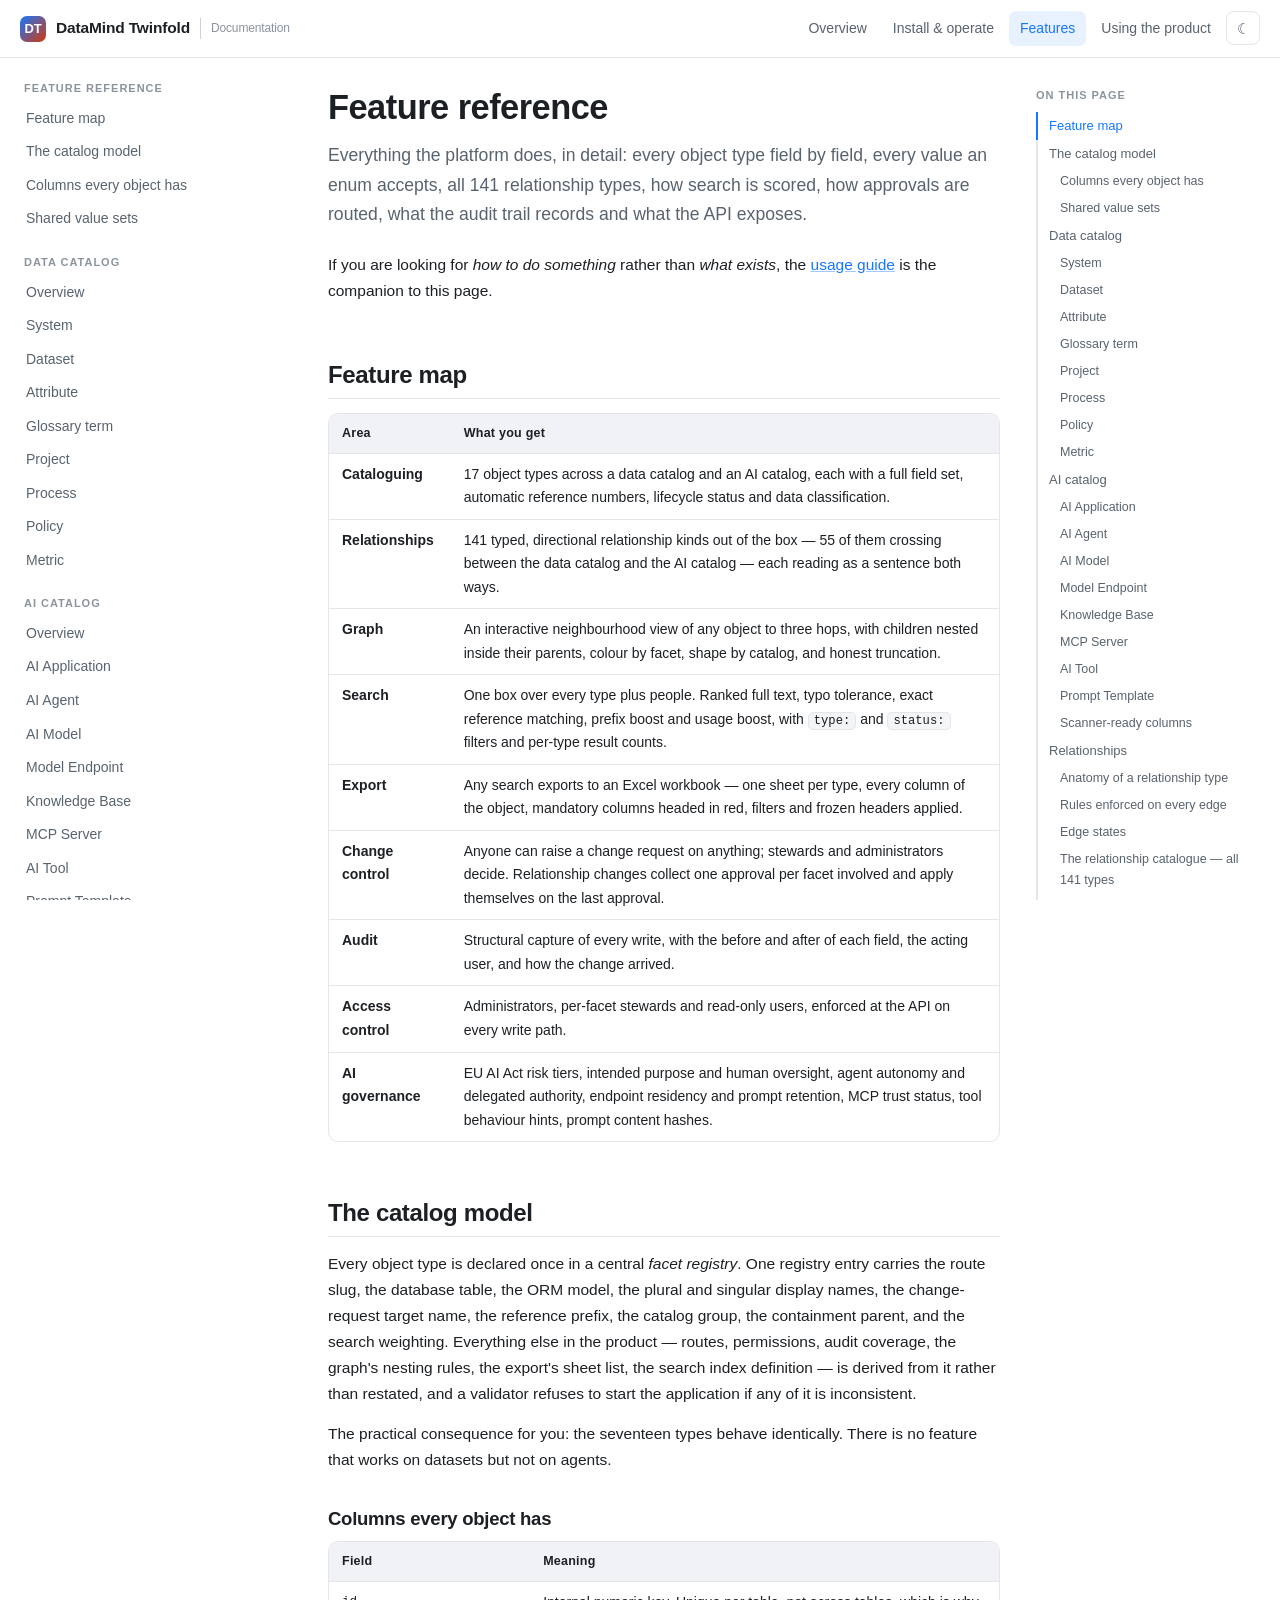
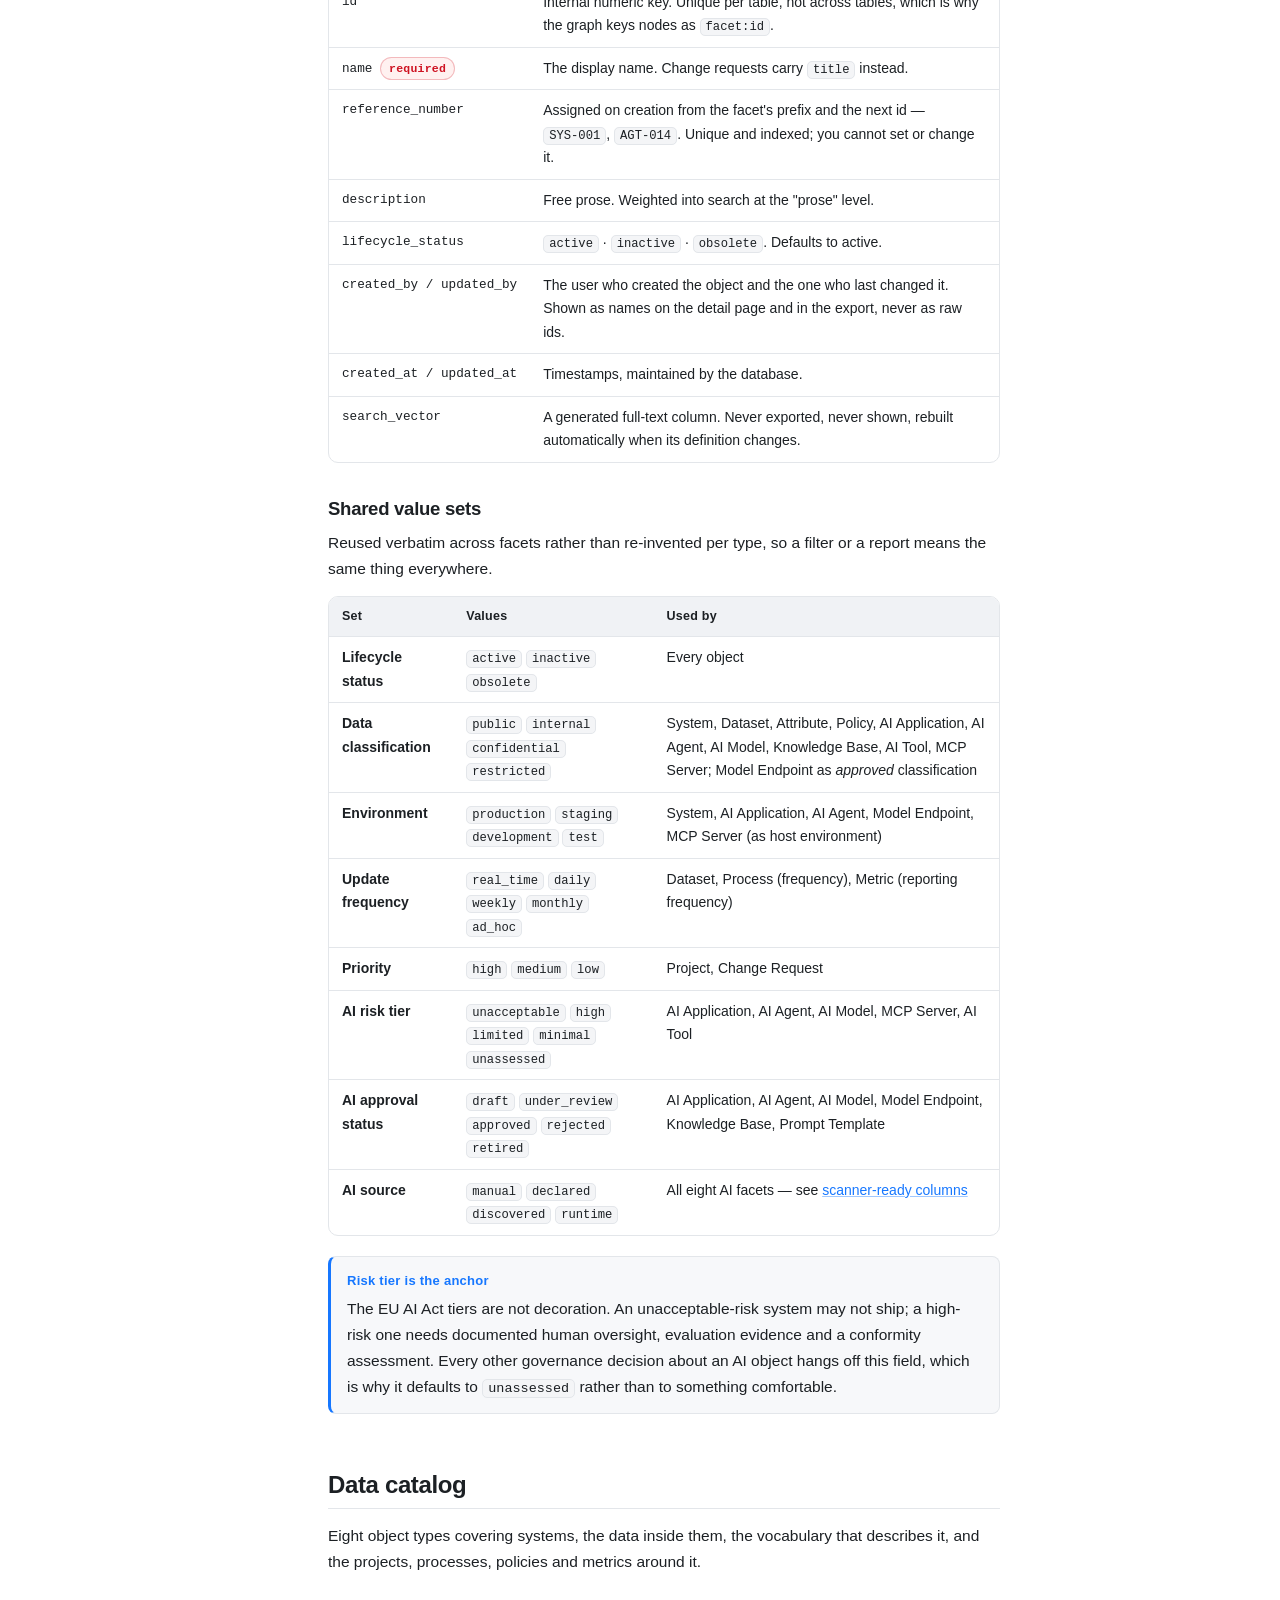
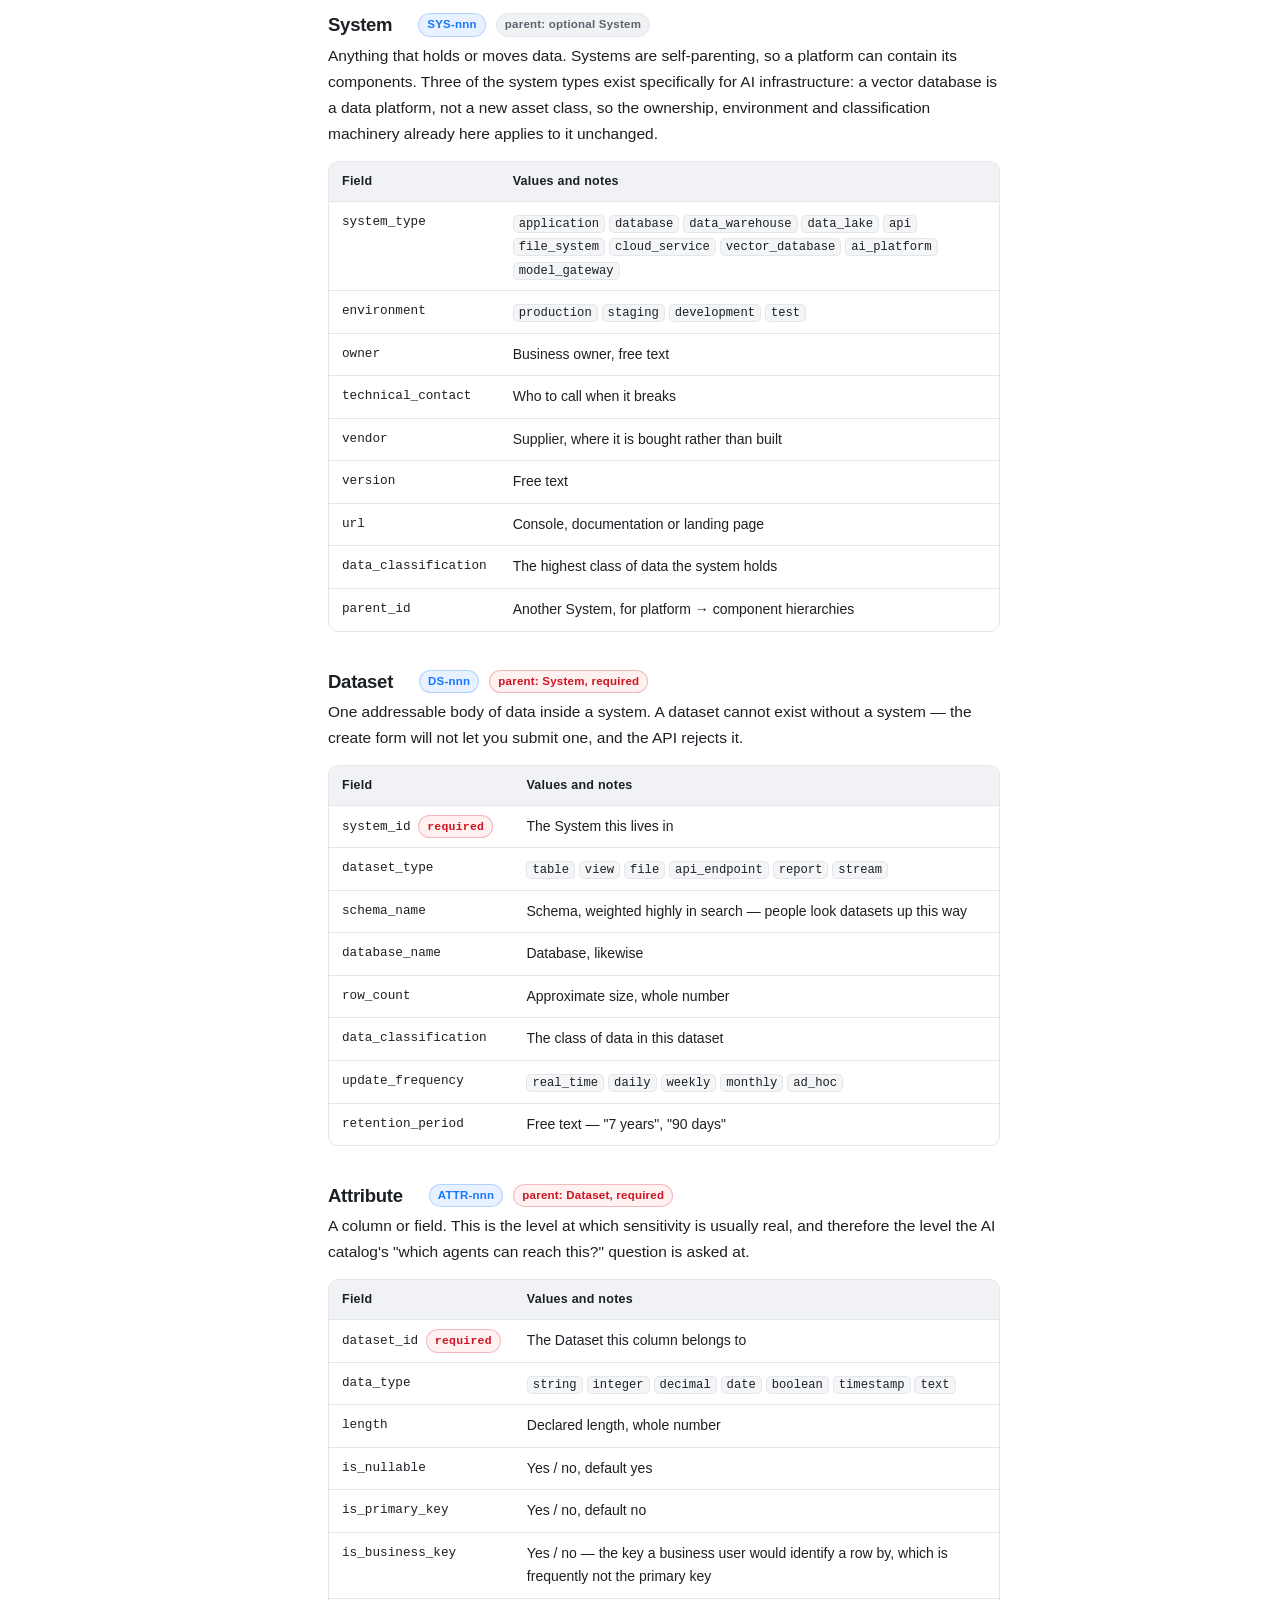
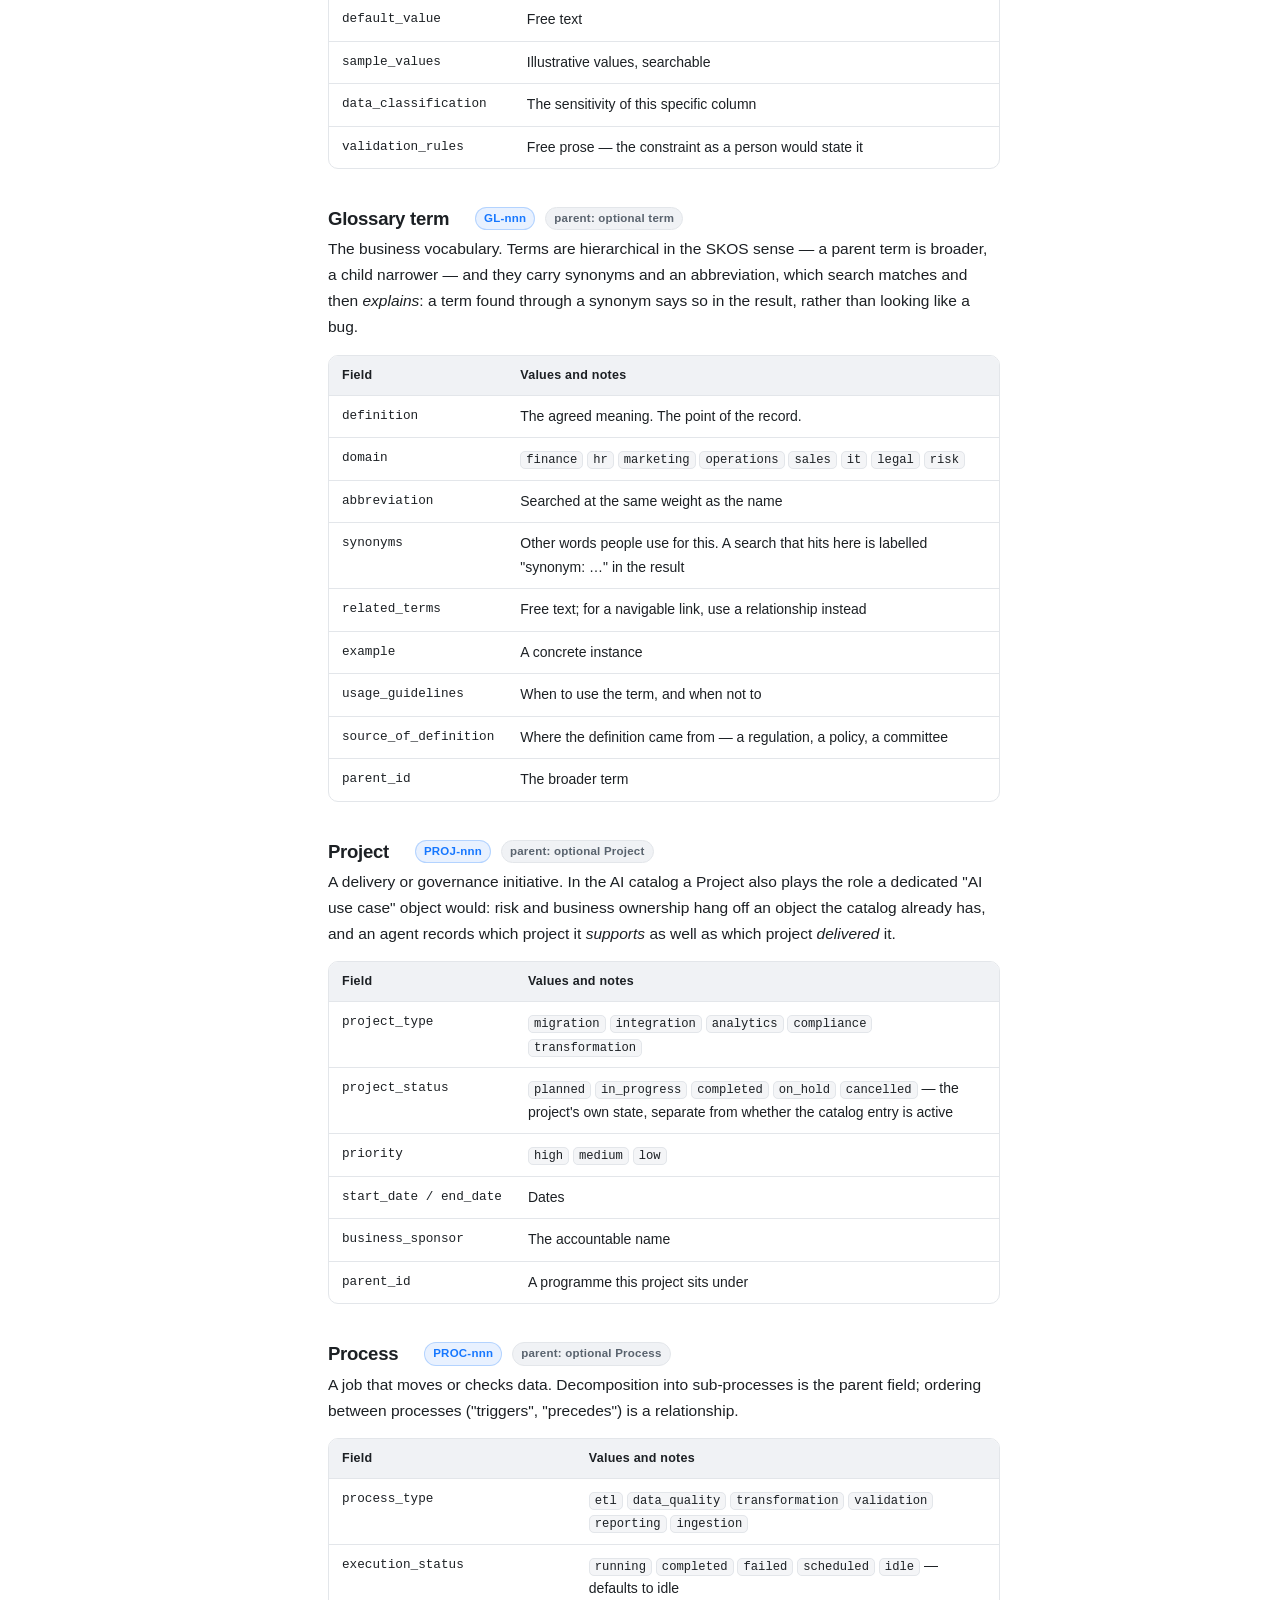
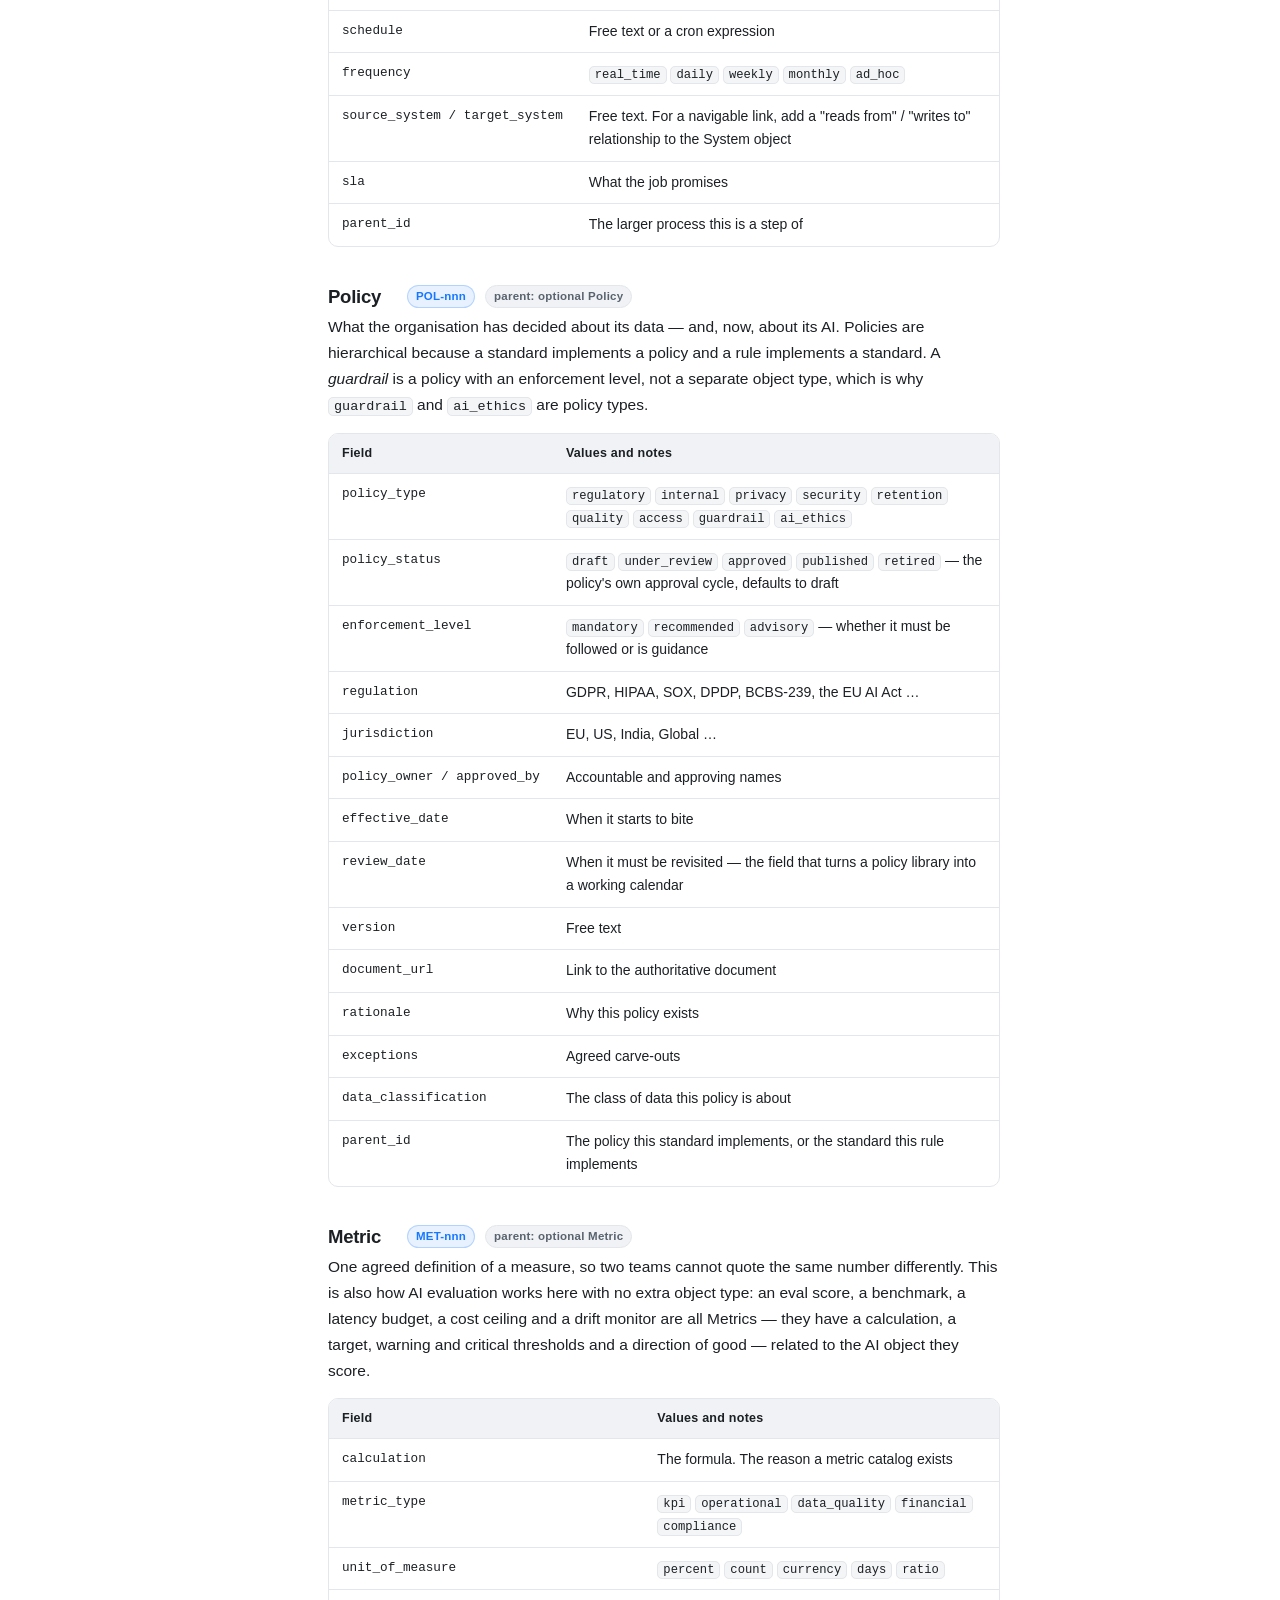
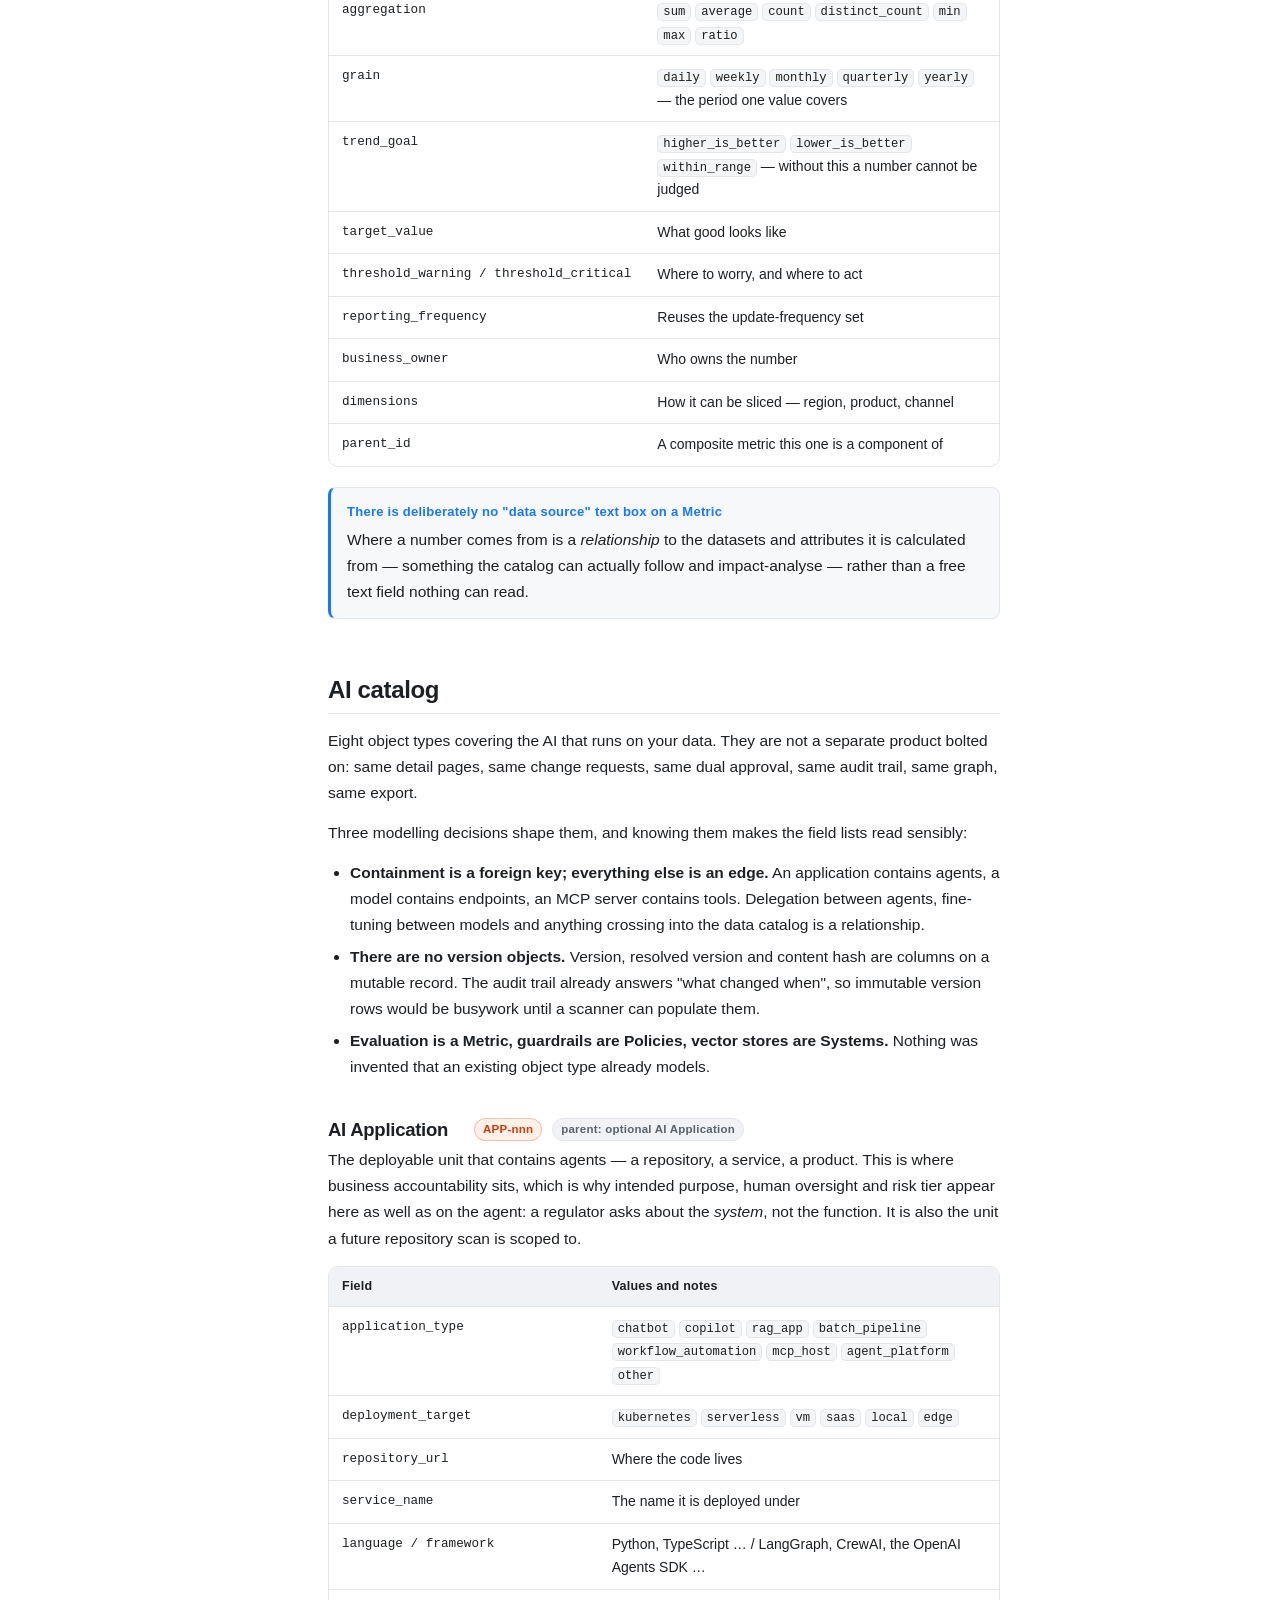
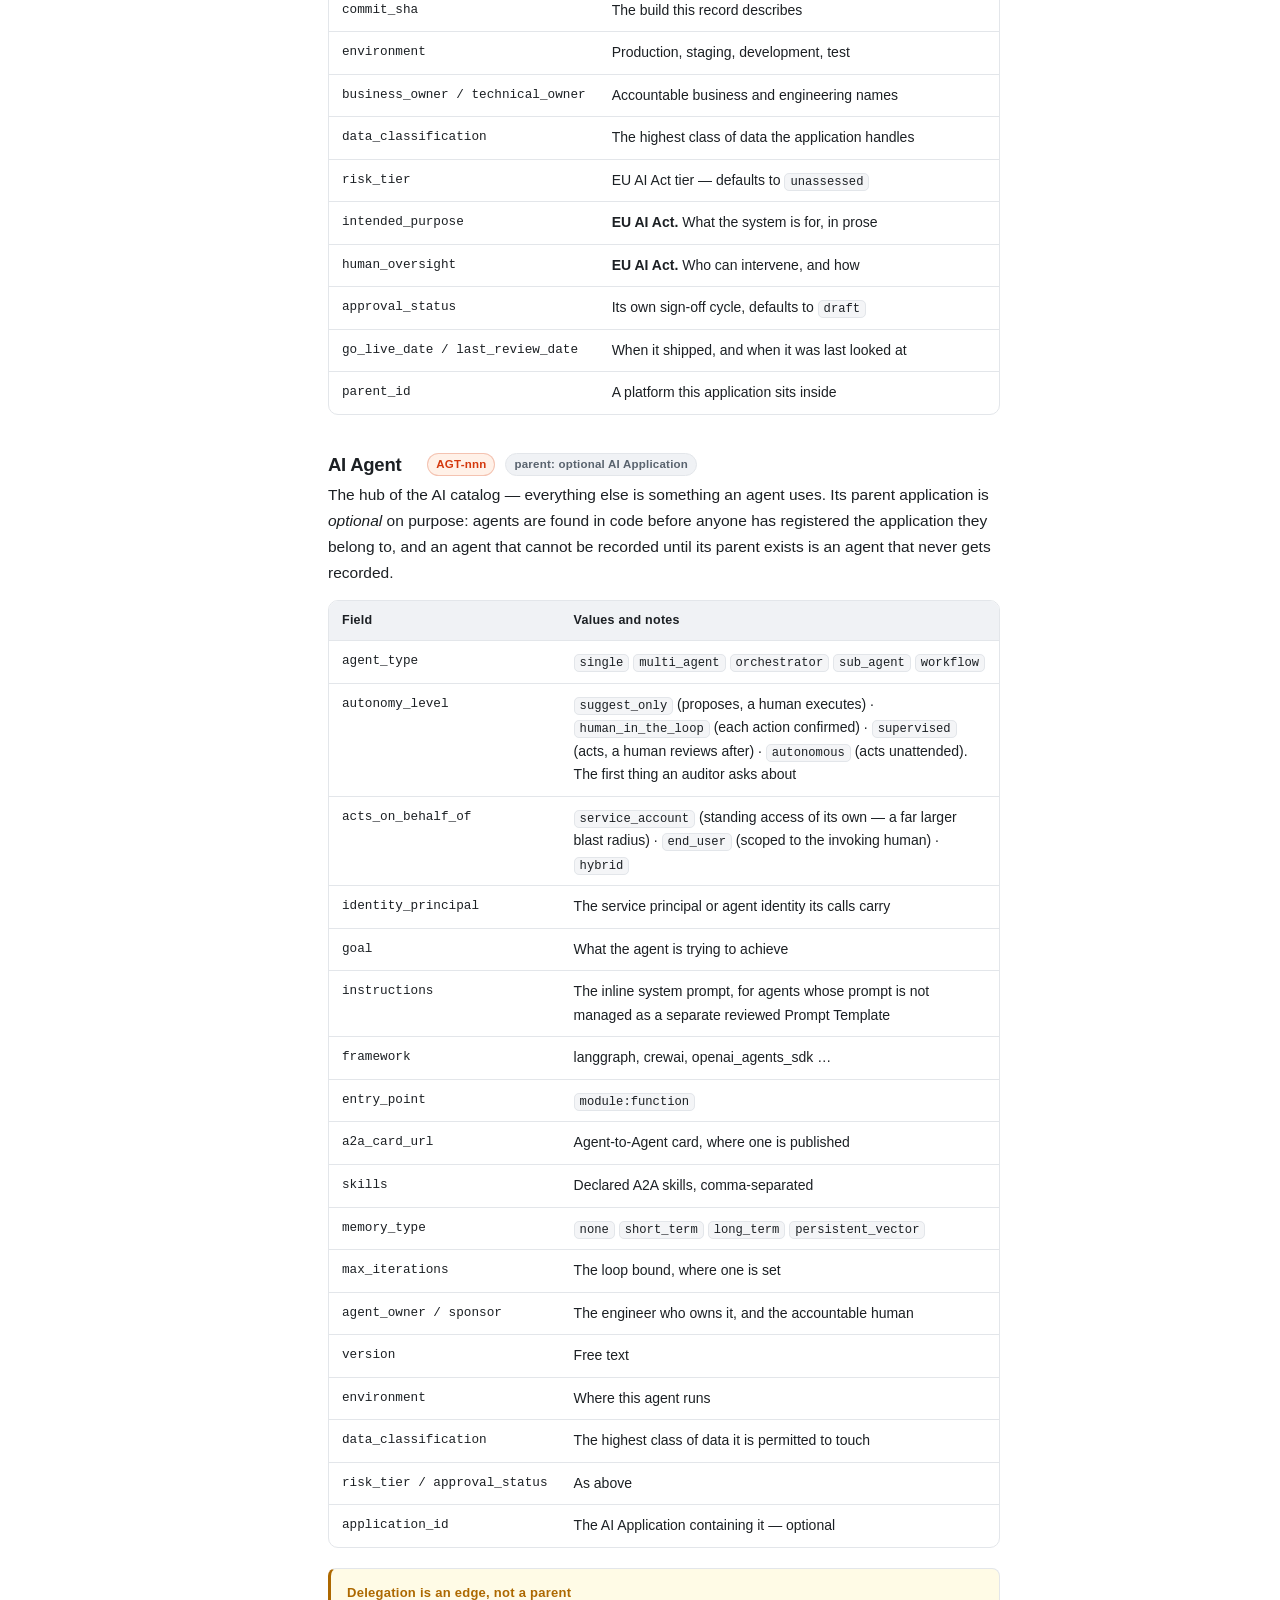
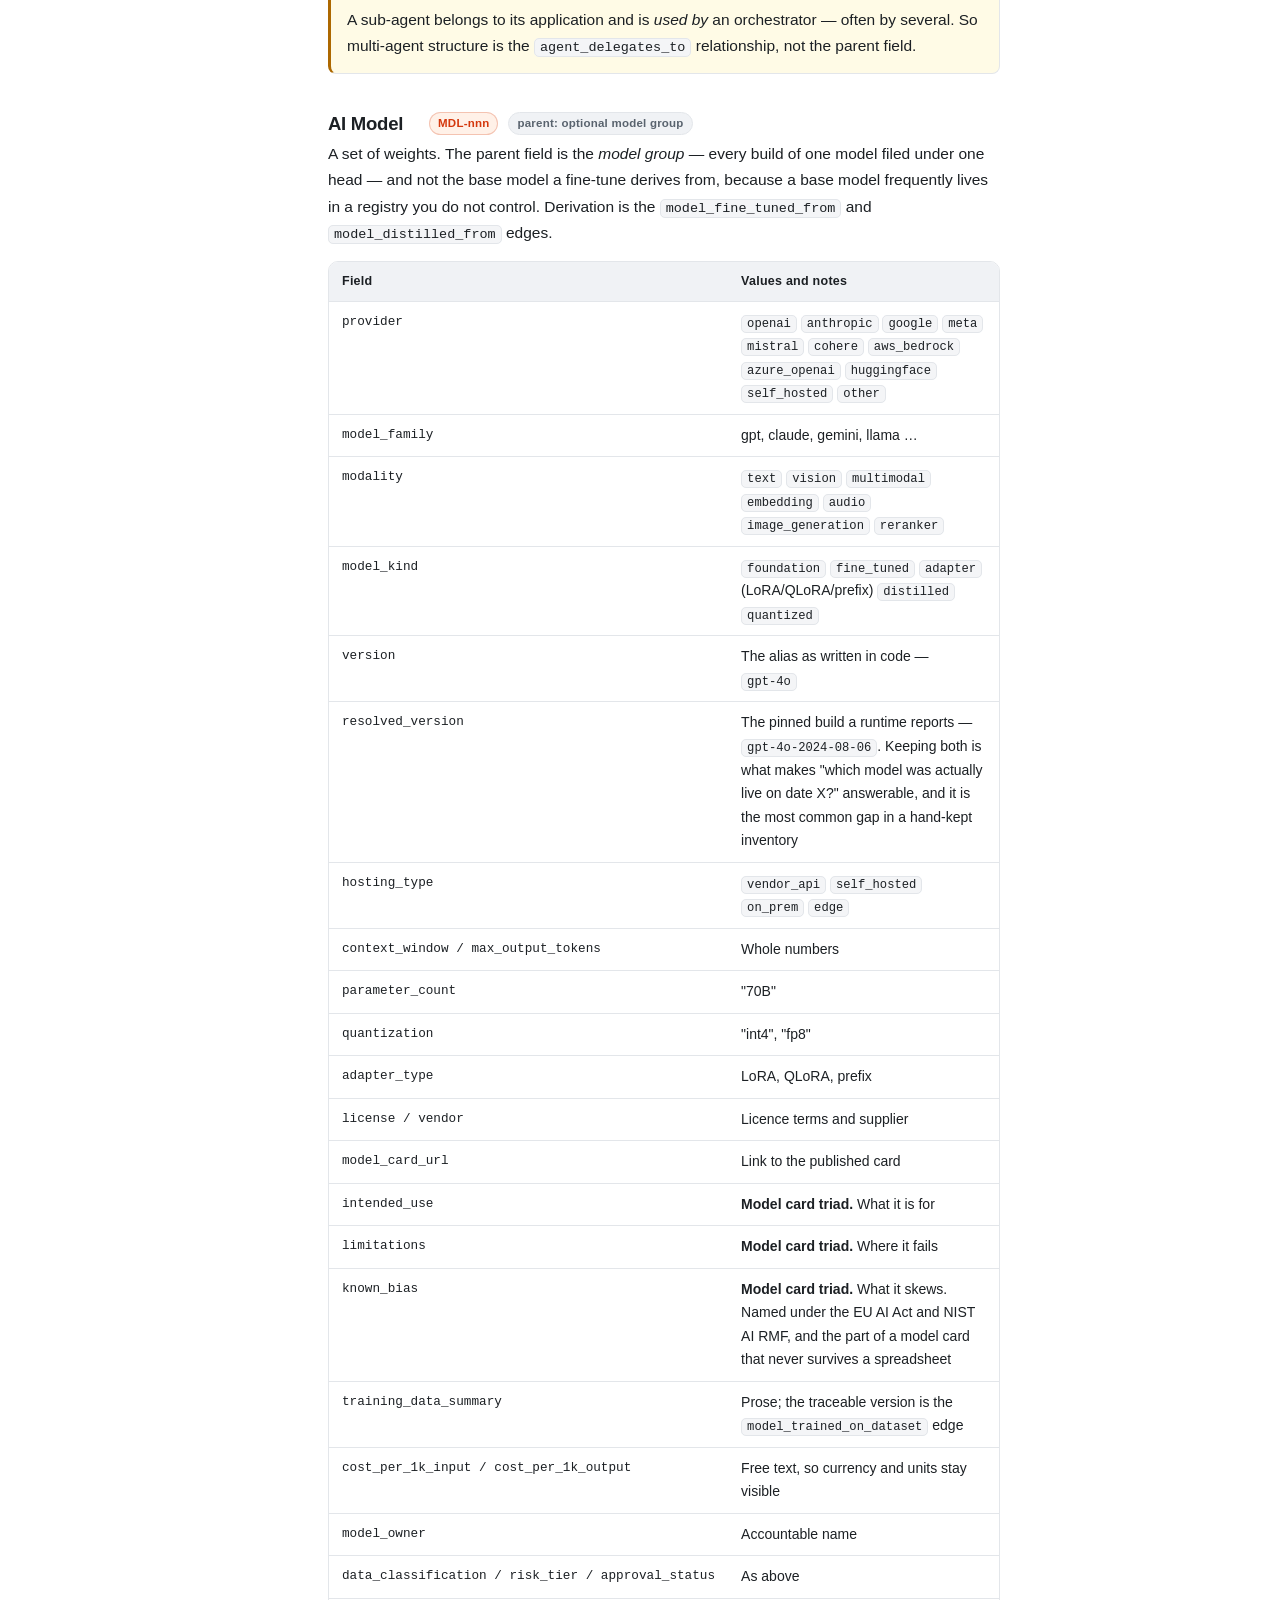
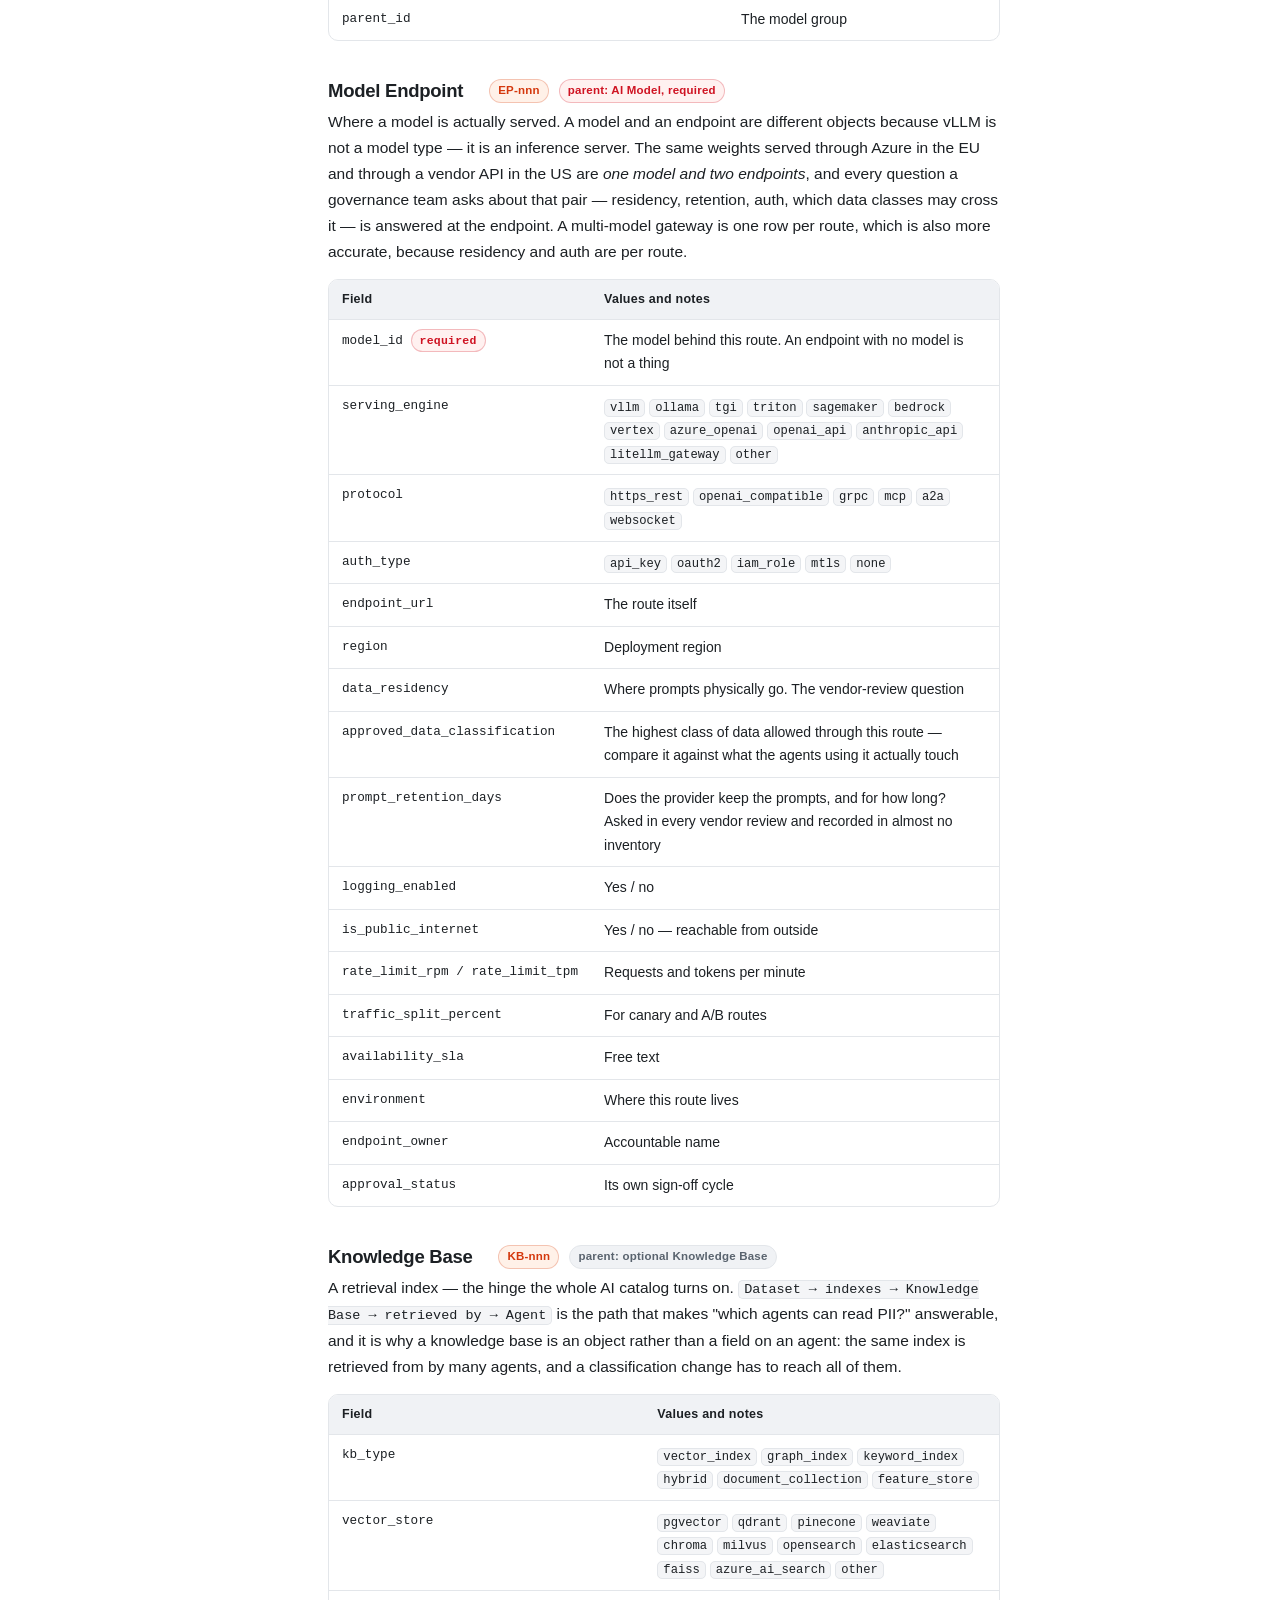
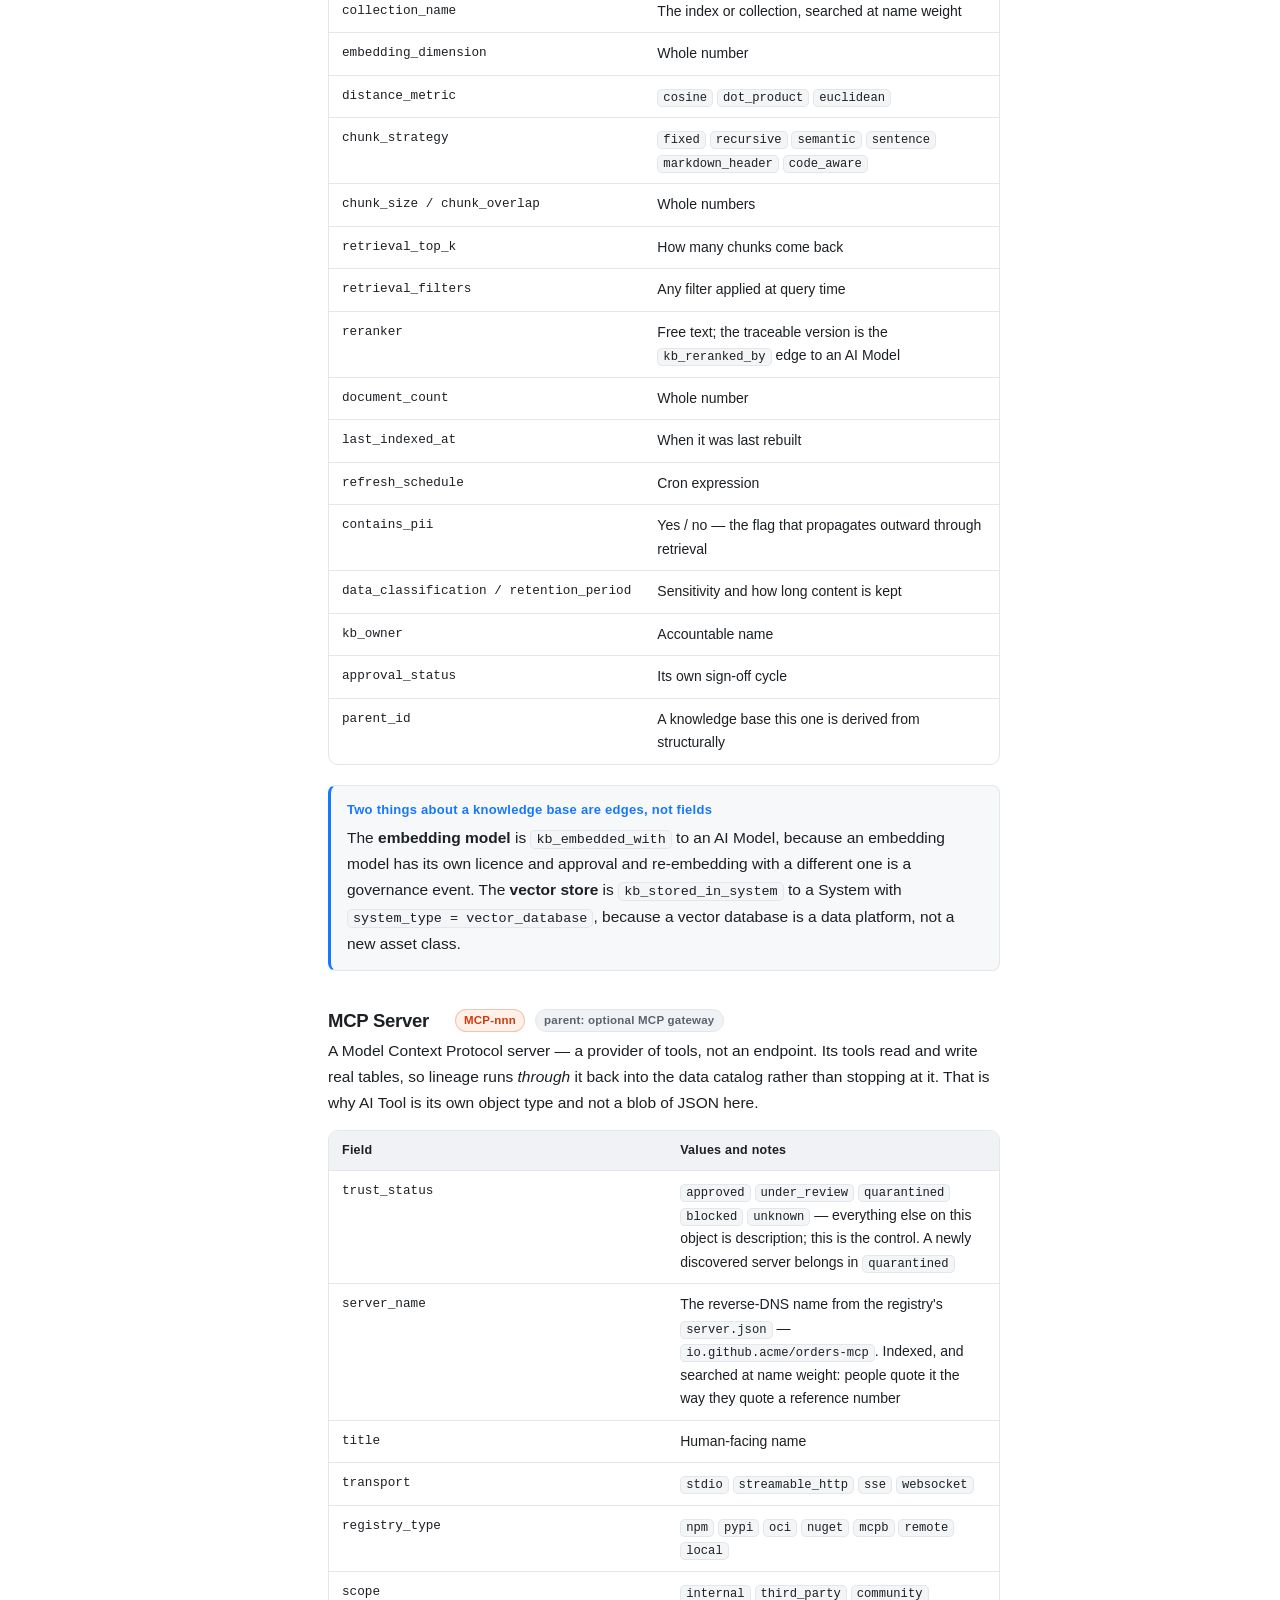
==== commit 3865034c: "docs commit" ====
--- a/features.html
+++ b/features.html
@@ -3,8 +3,8 @@
 <head>
 <meta charset="utf-8">
 <meta name="viewport" content="width=device-width, initial-scale=1">
-<title>Features — DataGovern Documentation</title>
-<meta name="description" content="Complete feature reference for DataGovern: every object type field by field, every enum, all 141 relationship types, search scoring, approvals, audit and the API surface.">
+<title>Features — DataMind Twinfold</title>
+<meta name="description" content="Complete feature reference for DataMind Twinfold: every object type field by field, every enum, all 141 relationship types, search scoring, approvals, audit and the API surface.">
 <link rel="stylesheet" href="assets/docs.css">
 <link rel="icon" href="data:image/svg+xml,<svg xmlns='http://www.w3.org/2000/svg' viewBox='0 0 100 100'><text y='.9em' font-size='90'>📘</text></svg>">
 </head>
@@ -12,13 +12,12 @@
 
 <header class="topbar">
   <button class="icon-btn menu-btn" data-menu-toggle aria-expanded="false" aria-label="Open navigation">☰</button>
-  <a class="brand" href="index.html"><span class="mark">DG</span> DataGovern <small>Documentation</small></a>
+  <a class="brand" href="index.html"><span class="mark">DT</span> DataMind Twinfold <small>Documentation</small></a>
   <nav class="topnav">
     <a href="index.html">Overview</a>
     <a href="install.html">Install &amp; operate</a>
     <a href="features.html" aria-current="page">Features</a>
     <a href="usage.html">Using the product</a>
-    <a href="../README.md">README</a>
     <button class="icon-btn" data-theme-toggle type="button">☾</button>
   </nav>
 </header>
@@ -384,7 +383,7 @@
     </div>
 
     <p>One agreed definition of a measure, so two teams cannot quote the same number differently. This
-    is also how AI evaluation works in DataGovern with no extra object type: an eval score, a benchmark,
+    is also how AI evaluation works here with no extra object type: an eval score, a benchmark,
     a latency budget, a cost ceiling and a drift monitor are all Metrics — they have a calculation, a
     target, warning and critical thresholds and a direction of good — related to the AI object they
     score.</p>
@@ -1346,12 +1345,46 @@
 
     <h2 id="api">API surface</h2>
 
-    <p>Everything the interface does is a documented HTTP endpoint. With the backend running, the
-    interactive Swagger UI is at <code>http://localhost:8000/docs</code> on the development stack, and
-    at <code>/docs</code> on the application's own port — <code>http://127.0.0.1:8080/docs</code> by
-    default — on a deployment, where <code>DGP_DOCS_ENABLED</code> can switch it off. All endpoints require a bearer
-    token except <code>/api/auth/login</code>, <code>/api/auth/register</code> and
-    <code>/api/health</code>.</p>
+    <p>Everything the interface does is a documented HTTP endpoint — <strong>104 operations across 53
+    paths</strong>, served by the same process that serves the interface. Three renderings of the same
+    specification are exposed on the application's own port, which is
+    <code>http://127.0.0.1:8080</code> by default:</p>
+
+    <div class="table-wrap">
+    <table>
+      <thead><tr><th>Path</th><th>What it is</th></tr></thead>
+      <tbody>
+        <tr><td><code>/docs</code></td><td><strong>Swagger UI</strong> — interactive: expand an endpoint, fill the fields, send a real request. Authorise once with a bearer token and it is attached to everything you try.</td></tr>
+        <tr><td><code>/redoc</code></td><td>ReDoc — the same specification as a single readable reference page. Better for reading, not interactive.</td></tr>
+        <tr><td><code>/openapi.json</code></td><td>The raw OpenAPI document, for generating a client or importing into Postman or Insomnia.</td></tr>
+      </tbody>
+    </table>
+    </div>
+
+    <p>All three are controlled by one setting, <code>DGP_DOCS_ENABLED</code>. It defaults to
+    <code>true</code>, the installer asks about it, and setting it to <code>false</code> does not merely
+    hide the pages — the routes are never registered, so all three answer <code>404</code>. Turn it off
+    on an installation reachable from a network you do not control: the specification is an accurate
+    description of the attack surface.</p>
+
+    <p>Exactly five operations need no bearer token — <code>POST /api/auth/login</code>,
+    <code>POST /api/auth/register</code>, <code>GET /api/health</code>,
+    <code>GET /api/health/ready</code> and <code>GET /api/version</code>. Every other endpoint requires
+    one and re-checks the caller's permission itself.</p>
+
+    <div class="note danger">
+      <div class="note-title">Self-registration is open, and it honours the role in the request</div>
+      <p><code>POST /api/auth/register</code> needs no token and accepts <code>role</code> and
+      <code>steward_facets</code> from the request body. Anyone who can reach the application's port can
+      therefore create an account with any role, <strong>including administrator</strong> — no invitation
+      and no approval. On a default install that is only whoever can already reach
+      <code>127.0.0.1</code>; it becomes a serious exposure the moment <code>DGP_HOST</code> is set to
+      <code>0.0.0.0</code>.</p>
+      <p>Until the endpoint is restricted, treat a network-reachable installation as needing something
+      in front of it that requires authentication before <code>/api/auth/register</code> is reachable —
+      a reverse proxy rule blocking that one path is enough, since every account an administrator
+      actually needs is created through People → Add in the interface.</p>
+    </div>
 
     <p><code>{facet}</code> below is any of: <code>systems</code>, <code>datasets</code>,
     <code>attributes</code>, <code>glossaries</code>, <code>projects</code>, <code>processes</code>,
@@ -1431,7 +1464,7 @@
     </div>
 
     <div class="footer">
-      <span>DataGovern — feature reference.</span>
+      <span>DataMind Twinfold — feature reference.</span>
       <span>Matches the Phase&nbsp;1 catalog: 17 object types, 141 relationship types.</span>
     </div>
 
